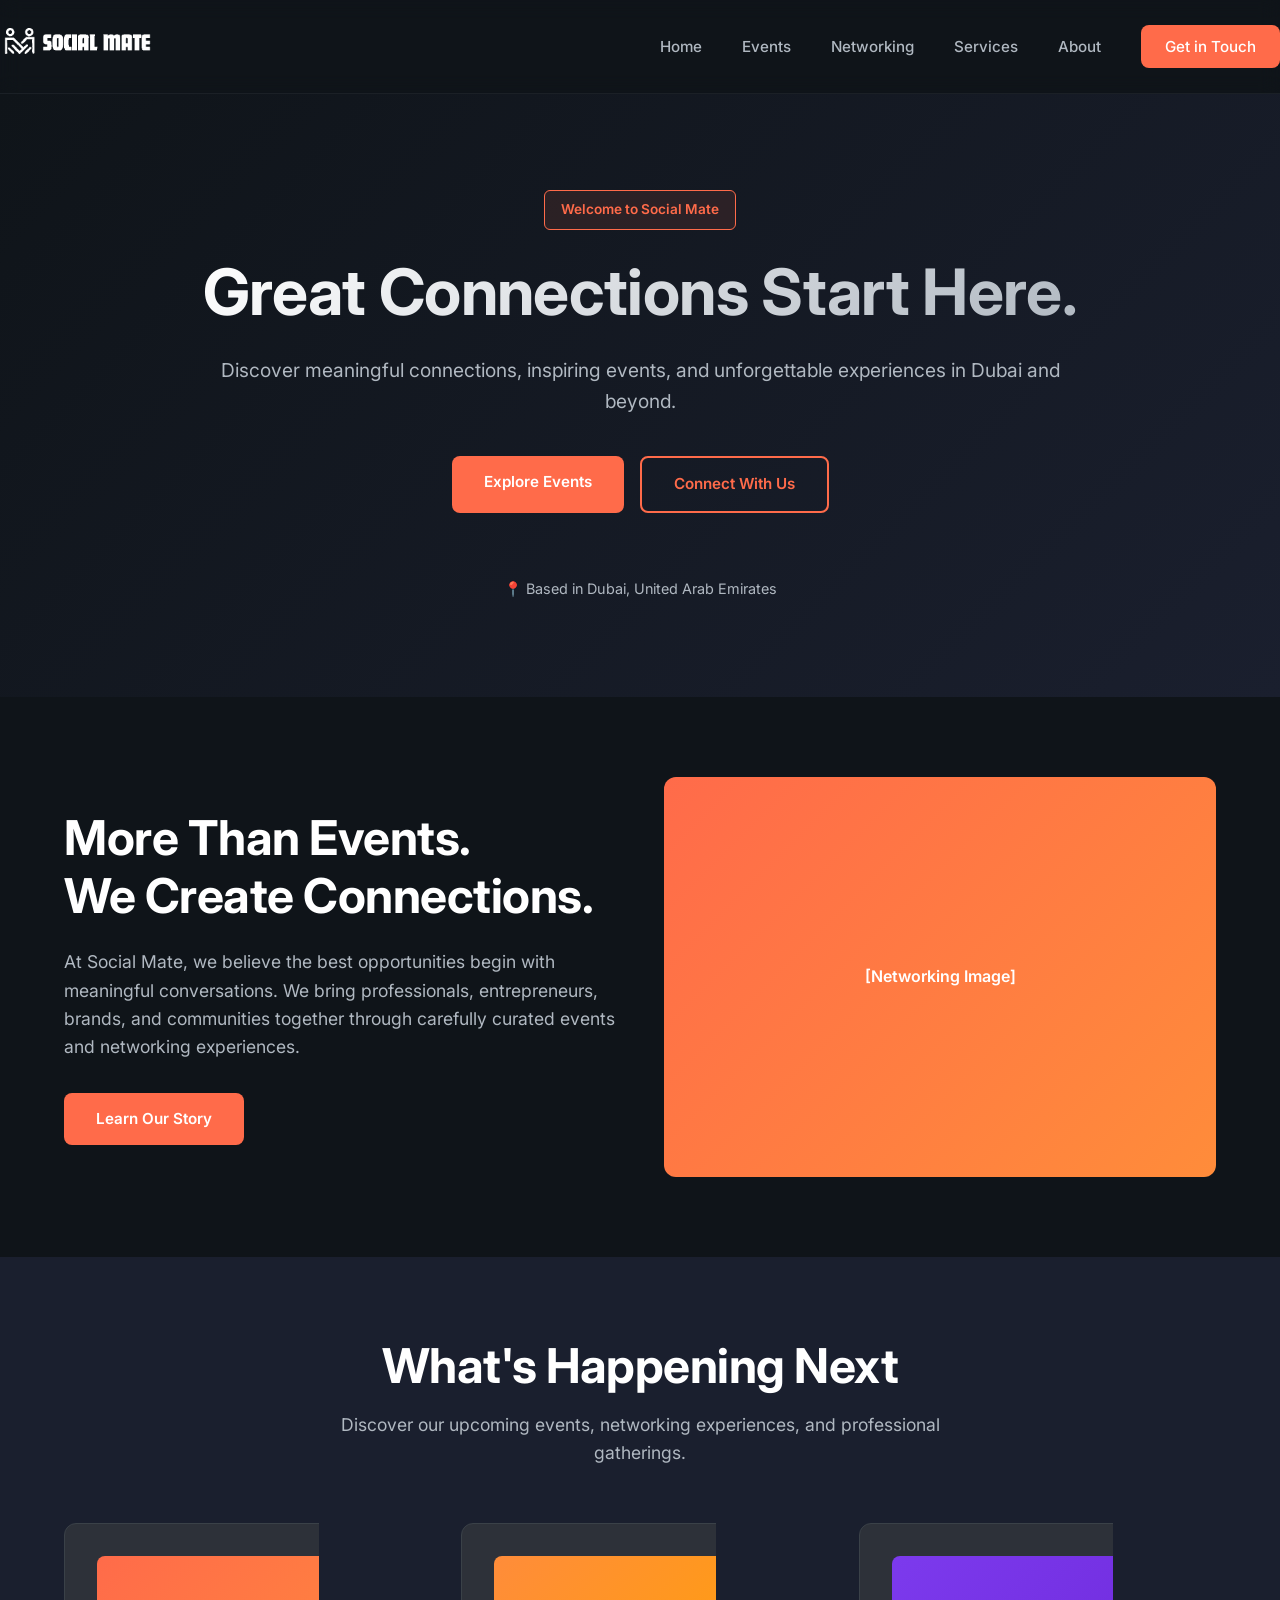
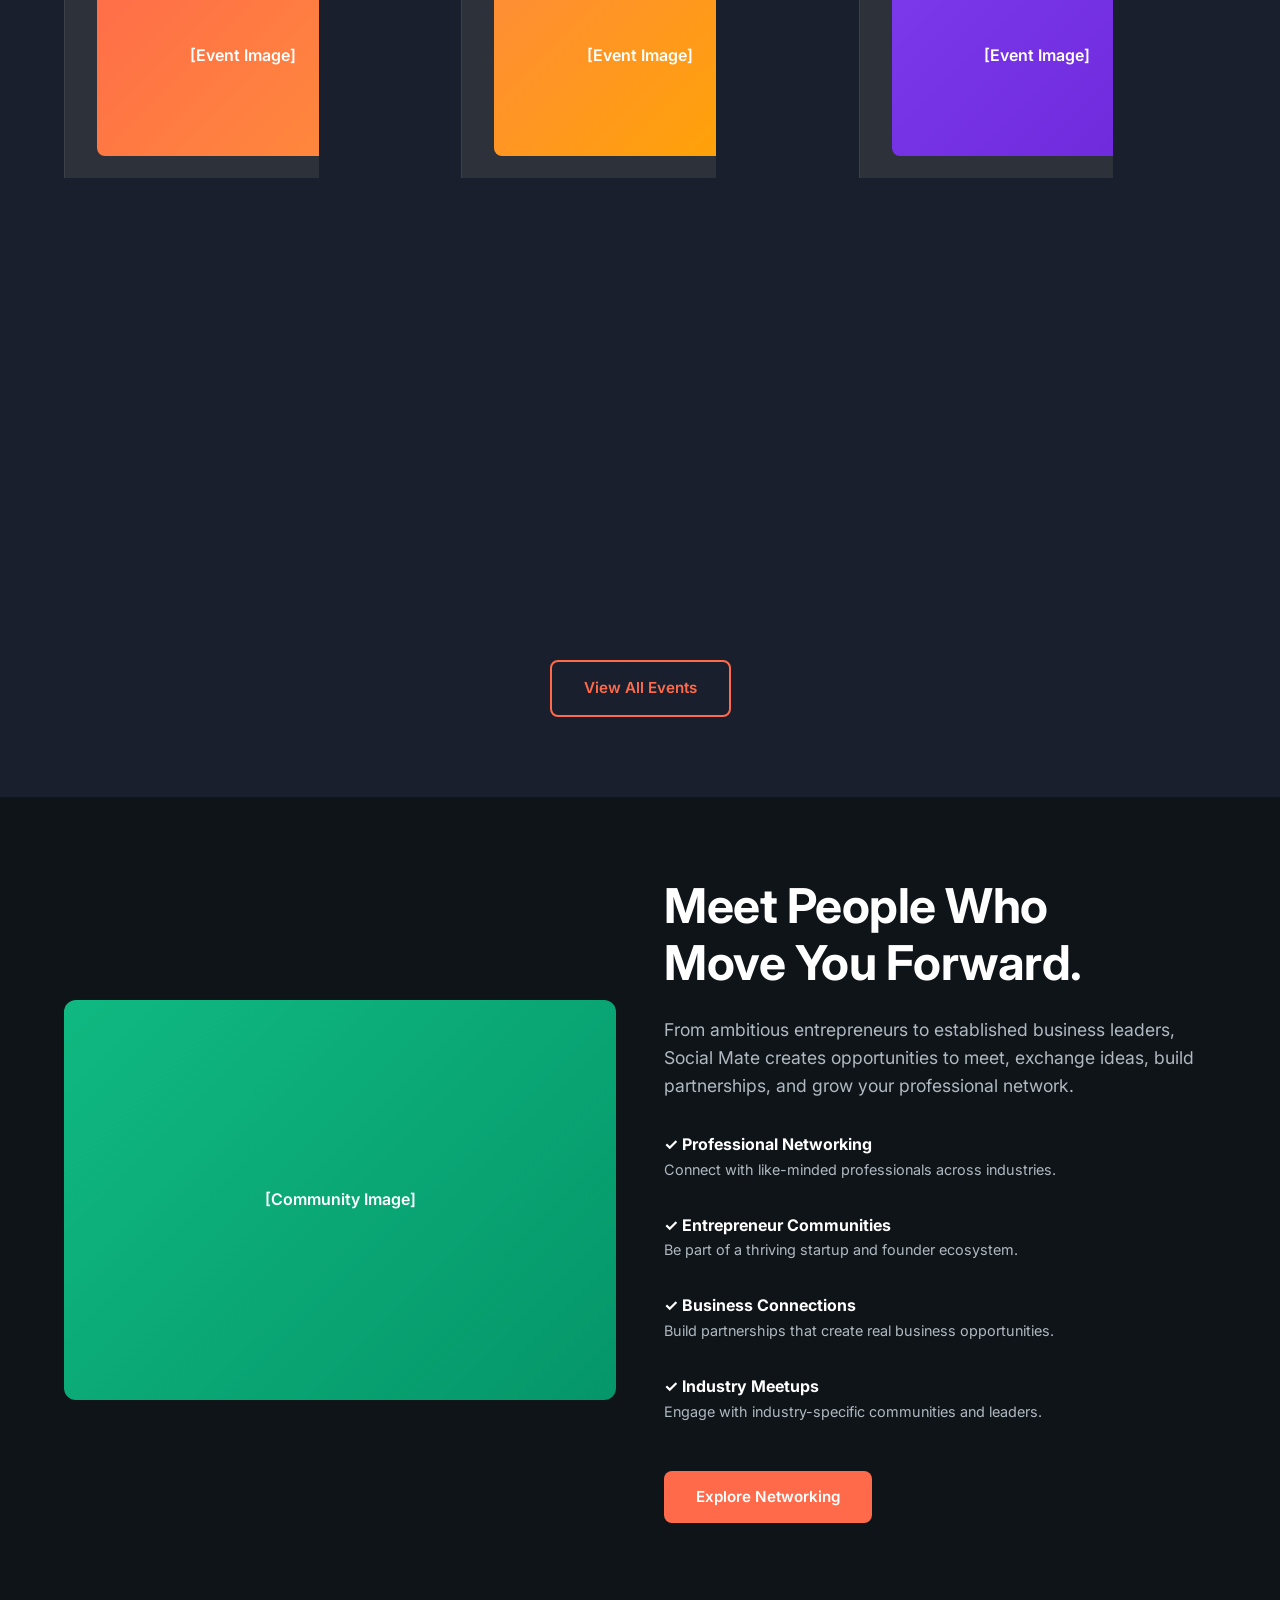
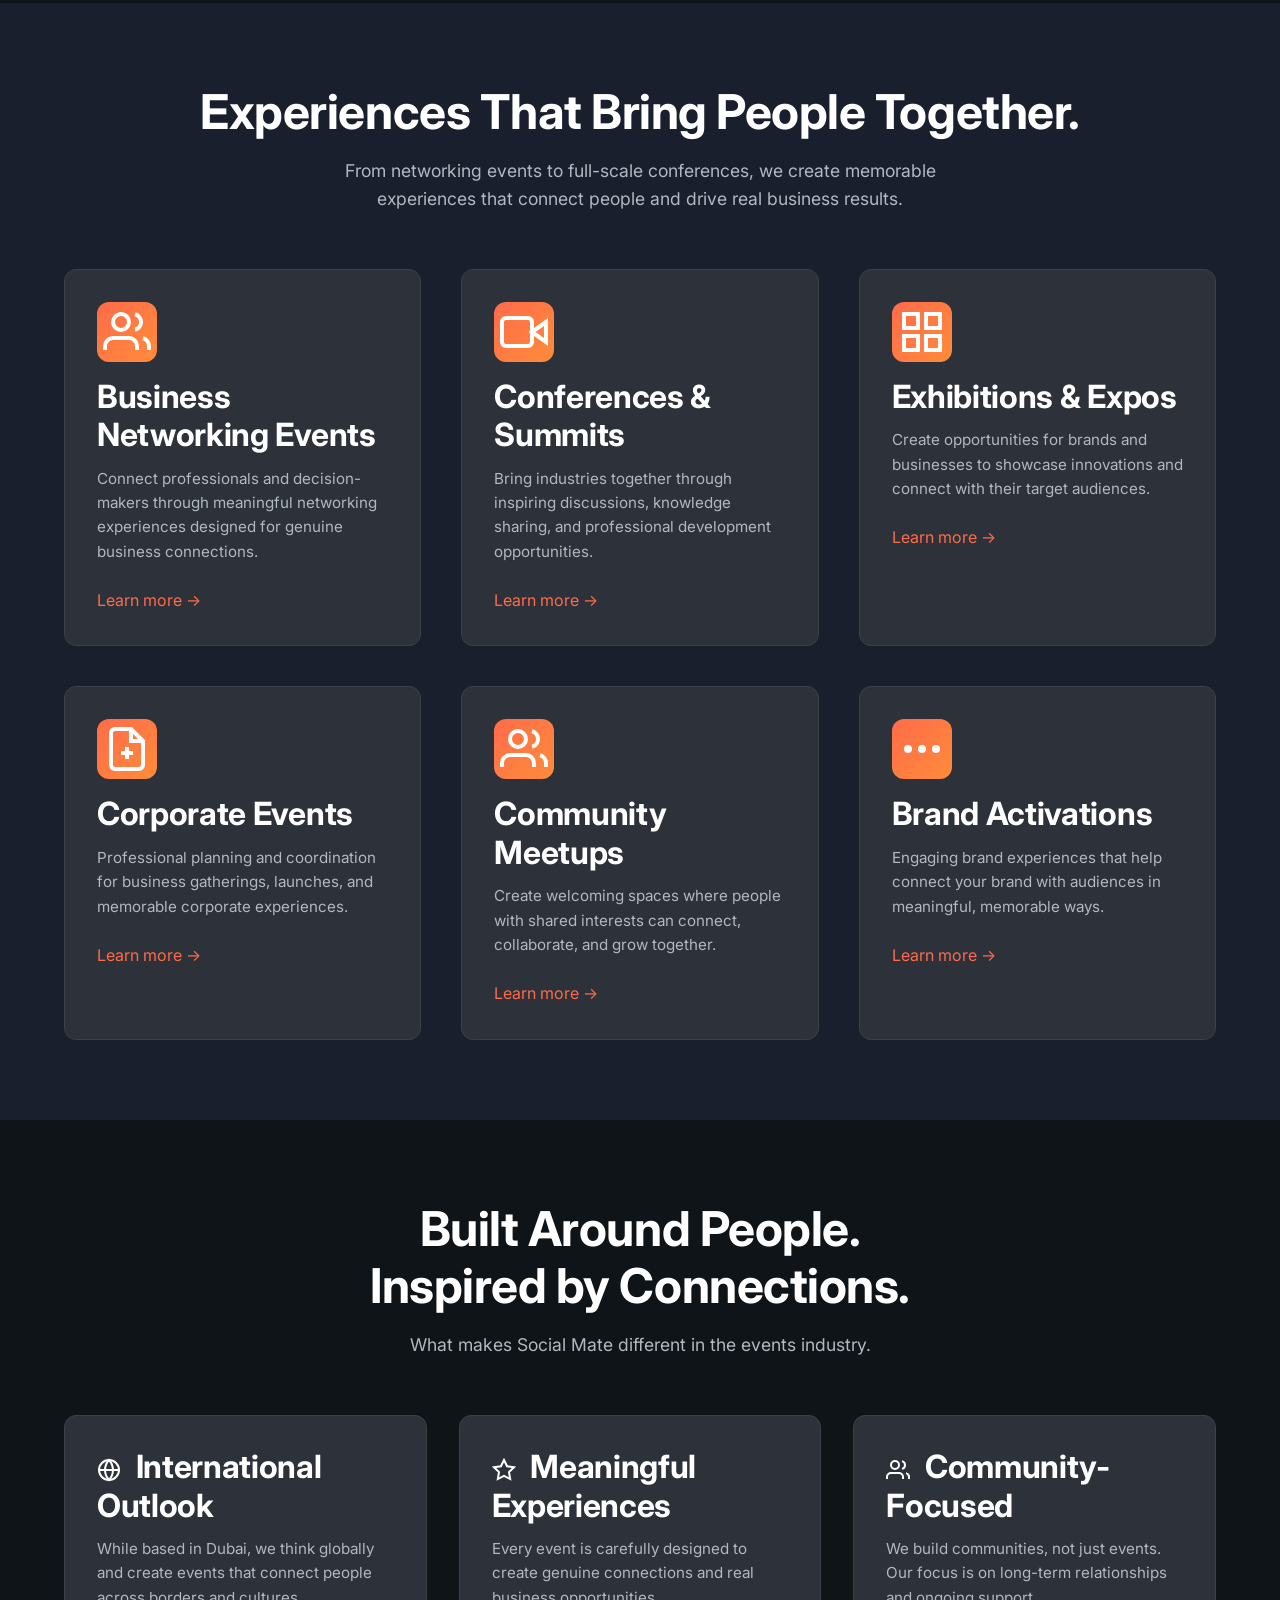
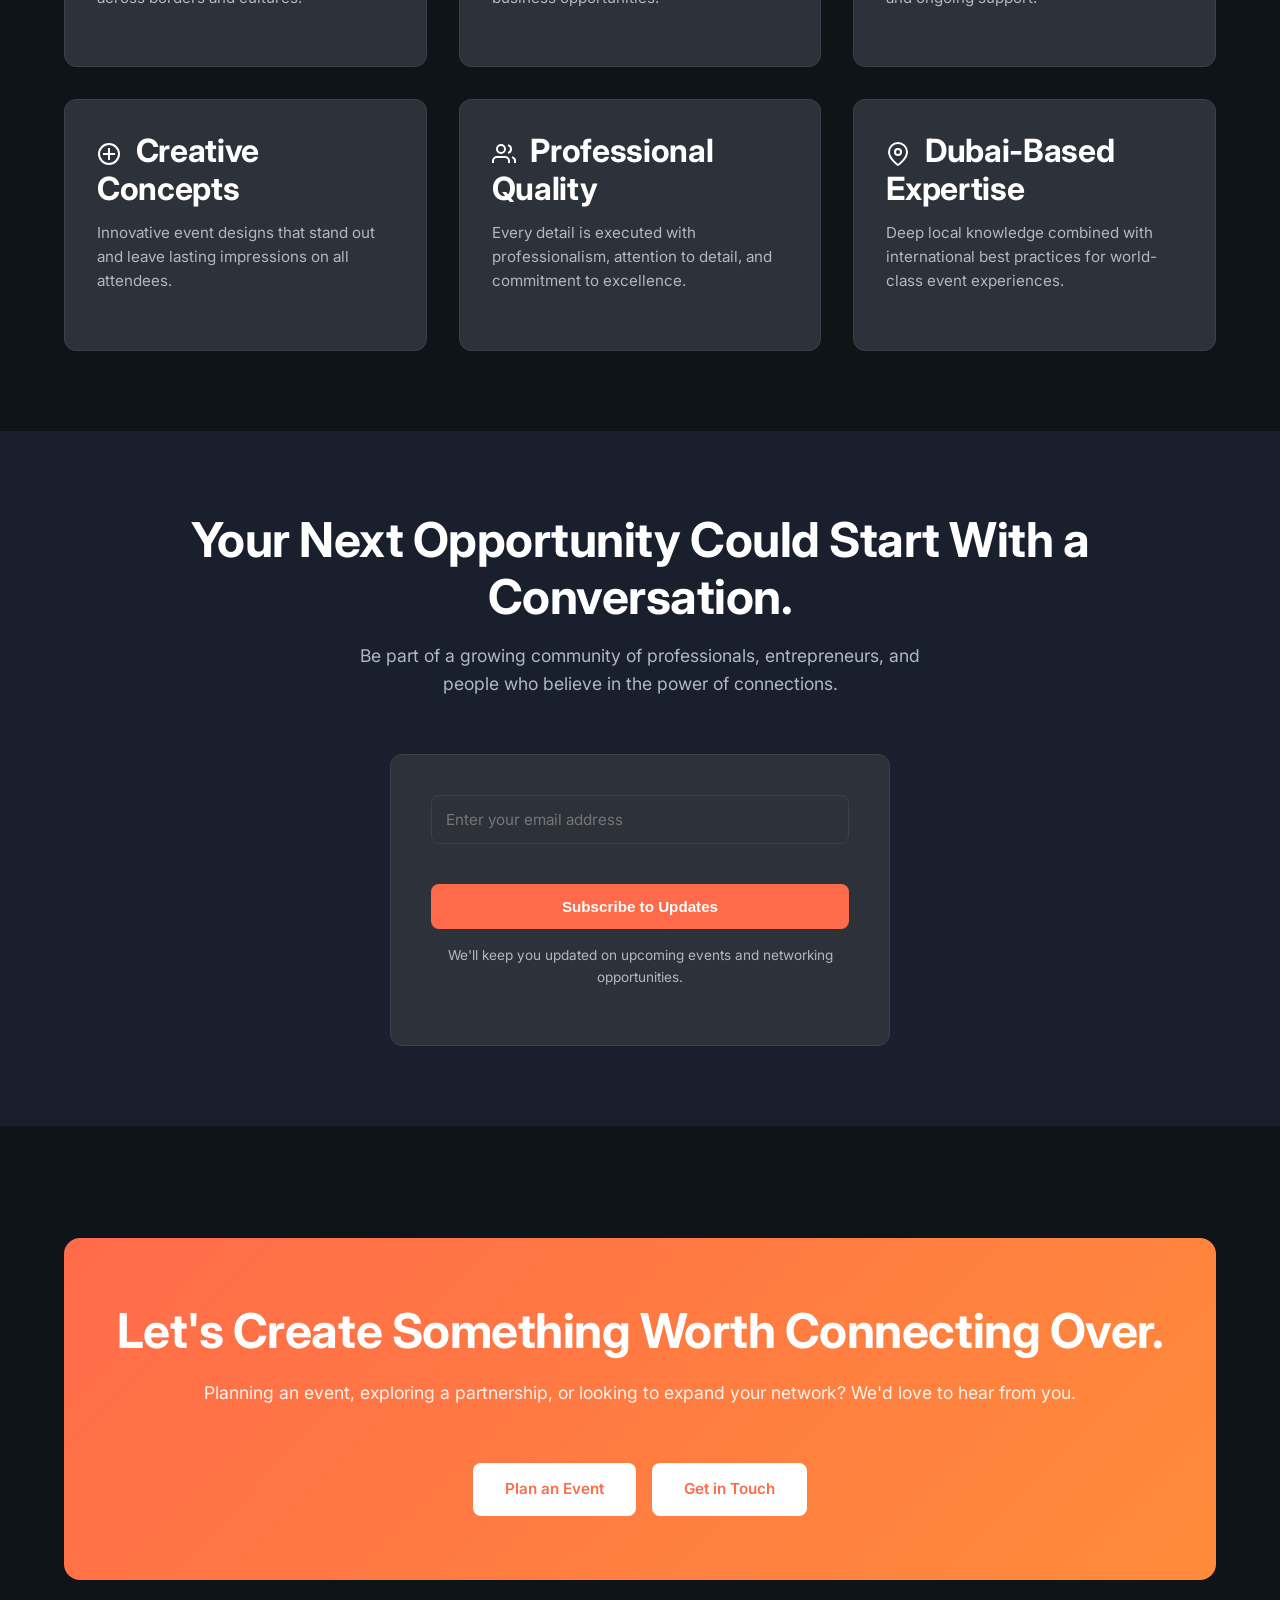
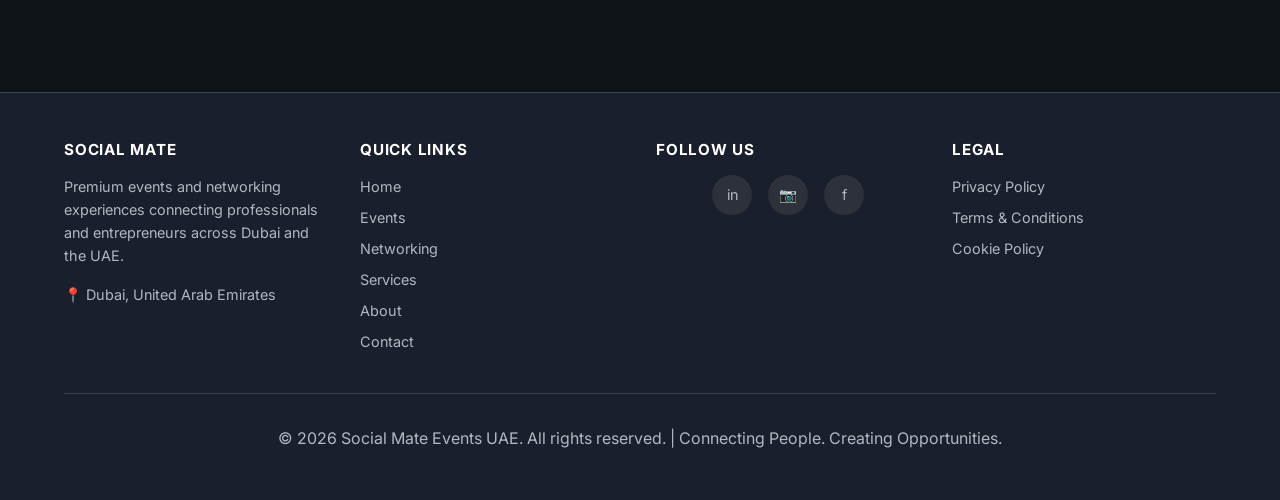
==== index.html @ 232b5f6a "Update social media links to correct accounts - Instagram: https://www.instagram.com/socialmateuae -" ====
<!DOCTYPE html>
<html lang="en">
<head>
  <meta charset="UTF-8">
  <meta name="viewport" content="width=device-width, initial-scale=1.0">
  <title>Social Mate Events UAE | Business Networking & Professional Events Dubai</title>
  <meta name="description" content="Discover meaningful connections, inspiring events, and unforgettable experiences in Dubai. Connect with professionals, entrepreneurs, and business leaders through Social Mate's curated networking events.">
  <meta name="keywords" content="business networking Dubai, events Dubai, networking events UAE, conferences Dubai, startup meetups, professional events">

  <!-- Open Graph -->
  <meta property="og:title" content="Social Mate Events UAE | Where People Meet Opportunities">
  <meta property="og:description" content="Discover meaningful connections, inspiring events, and unforgettable experiences in Dubai and beyond.">
  <meta property="og:type" content="website">
  <meta property="og:url" content="https://socialmate.org">
  <meta property="og:image" content="https://socialmate.org/assets/images/og-image.jpg">

  <!-- Twitter Card -->
  <meta name="twitter:card" content="summary_large_image">
  <meta name="twitter:title" content="Social Mate Events UAE | Where People Meet Opportunities">
  <meta name="twitter:description" content="Discover meaningful connections, inspiring events, and unforgettable experiences in Dubai and beyond.">
  <meta name="twitter:image" content="https://socialmate.org/assets/images/og-image.jpg">

  <!-- Canonical -->
  <link rel="canonical" href="https://socialmate.org">

  <!-- Favicon -->
  <link rel="icon" type="image/png" href="/assets/images/favicon.png">
  <link rel="apple-touch-icon" href="/assets/images/favicon.png">

  <!-- Fonts -->
  <link rel="preconnect" href="https://fonts.googleapis.com">
  <link rel="preconnect" href="https://fonts.gstatic.com" crossorigin>
  <link href="https://fonts.googleapis.com/css2?family=Inter:wght@400;500;600;700;800&display=swap" rel="stylesheet">

  <!-- Styles -->
  <link rel="stylesheet" href="/css/style.css">

  <!-- JSON-LD Structured Data -->
  <script type="application/ld+json">
  {
    "@context": "https://schema.org",
    "@type": "Organization",
    "name": "Social Mate Events UAE",
    "url": "https://socialmate.org",
    "logo": "https://socialmate.org/assets/images/logo.png",
    "description": "Premium events and networking platform connecting professionals, entrepreneurs, and businesses in Dubai and the UAE.",
    "address": {
      "@type": "PostalAddress",
      "addressLocality": "Dubai",
      "addressRegion": "Dubai",
      "addressCountry": "AE"
    },
    "sameAs": [
      "https://linkedin.com/company/socialmateevents",
      "https://www.instagram.com/socialmateuae",
      "https://www.facebook.com/SocialMateUAE"
    ]
  }
  </script>
</head>
<body>
  <!-- Navigation -->
  <header>
    <nav class="container" style="display: flex; justify-content: space-between; align-items: center; padding: 1rem 0;">
      <div class="logo">
        <a href="/">
          <img src="/assets/images/logo.png" alt="Social Mate Logo" style="height: 50px; width: auto;">
        </a>
      </div>

      <ul class="nav-menu" style="list-style: none; display: flex; gap: 2.5rem;">
        <li><a href="/">Home</a></li>
        <li><a href="/events.html">Events</a></li>
        <li><a href="/networking.html">Networking</a></li>
        <li><a href="/services.html">Services</a></li>
        <li><a href="/about.html">About</a></li>
        <li><a href="/contact.html" class="nav-cta">Get in Touch</a></li>
      </ul>

      <div class="hamburger">
        <span></span>
        <span></span>
        <span></span>
      </div>
    </nav>
  </header>

  <!-- Hero Section -->
  <section class="hero">
    <div class="container">
      <div class="hero-content">
        <div class="hero-badge">Welcome to Social Mate</div>
        <h1>Great Connections Start Here.</h1>
        <p class="hero-description">Discover meaningful connections, inspiring events, and unforgettable experiences in Dubai and beyond.</p>

        <div class="hero-cta">
          <a href="/events.html" class="btn btn-primary">Explore Events</a>
          <a href="/contact.html" class="btn btn-secondary">Connect With Us</a>
        </div>

        <div class="location-badge">
          📍 Based in Dubai, United Arab Emirates
        </div>
      </div>
    </div>
  </section>

  <!-- Introduction Section -->
  <section style="background: var(--primary-dark);">
    <div class="container">
      <div class="feature-grid">
        <div>
          <h2>More Than Events.<br>We Create Connections.</h2>
          <p style="font-size: 1.1rem; color: var(--text-secondary); margin: 1.5rem 0;">
            At Social Mate, we believe the best opportunities begin with meaningful conversations. We bring professionals, entrepreneurs, brands, and communities together through carefully curated events and networking experiences.
          </p>
          <div style="margin-top: 2rem;">
            <a href="/about.html" class="btn btn-primary">Learn Our Story</a>
          </div>
        </div>
        <div class="feature-image" style="background: linear-gradient(135deg, var(--accent-coral), var(--accent-orange)); border-radius: 12px; height: 400px; display: flex; align-items: center; justify-content: center; color: white; font-weight: 600;">
          [Networking Image]
        </div>
      </div>
    </div>
  </section>

  <!-- Upcoming Events Section -->
  <section style="background: var(--primary-darker);">
    <div class="container">
      <div class="section-header">
        <h2>What's Happening Next</h2>
        <p>Discover our upcoming events, networking experiences, and professional gatherings.</p>
      </div>

      <div class="grid-3">
        <div class="card">
          <div style="background: linear-gradient(135deg, var(--accent-coral), var(--accent-orange)); height: 200px; border-radius: 8px; display: flex; align-items: center; justify-content: center; color: white; font-weight: 600; margin-bottom: 1.5rem;">
            [Event Image]
          </div>
          <div class="event-category">Business Networking</div>
          <h3>Professional Networking Meetup</h3>
          <p>Connect with decision-makers and industry leaders in a relaxed, professional setting. Perfect for expanding your business network.</p>
          <p style="color: var(--text-secondary); font-size: 0.9rem;"><strong>📅 Upcoming</strong> | 📍 Dubai</p>
          <a href="/events.html" class="btn btn-primary">View Details</a>
        </div>

        <div class="card">
          <div style="background: linear-gradient(135deg, var(--accent-orange), #ffa500); height: 200px; border-radius: 8px; display: flex; align-items: center; justify-content: center; color: white; font-weight: 600; margin-bottom: 1.5rem;">
            [Event Image]
          </div>
          <div class="event-category" style="background: rgba(255, 140, 58, 0.1); border-color: var(--accent-orange); color: var(--accent-orange);">Startup Meetup</div>
          <h3>Entrepreneur Startup Showcase</h3>
          <p>Pitch your ideas, meet potential investors, and connect with fellow founders. A launchpad for innovation and collaboration.</p>
          <p style="color: var(--text-secondary); font-size: 0.9rem;"><strong>📅 Upcoming</strong> | 📍 Dubai</p>
          <a href="/events.html" class="btn btn-primary">View Details</a>
        </div>

        <div class="card">
          <div style="background: linear-gradient(135deg, #7c3aed, #6d28d9); height: 200px; border-radius: 8px; display: flex; align-items: center; justify-content: center; color: white; font-weight: 600; margin-bottom: 1.5rem;">
            [Event Image]
          </div>
          <div class="event-category" style="background: rgba(124, 58, 237, 0.1); border-color: #7c3aed; color: #7c3aed;">Conferences</div>
          <h3>Industry Summit & Conference</h3>
          <p>Gain insights from industry experts, participate in interactive sessions, and build meaningful professional relationships.</p>
          <p style="color: var(--text-secondary); font-size: 0.9rem;"><strong>📅 Upcoming</strong> | 📍 Dubai</p>
          <a href="/events.html" class="btn btn-primary">View Details</a>
        </div>
      </div>

      <div class="text-center" style="margin-top: 3rem;">
        <a href="/events.html" class="btn btn-secondary">View All Events</a>
      </div>
    </div>
  </section>

  <!-- Networking Section -->
  <section style="background: var(--primary-dark);">
    <div class="container">
      <div class="feature-grid">
        <div class="feature-image" style="background: linear-gradient(135deg, #10b981, #059669); border-radius: 12px; height: 400px; display: flex; align-items: center; justify-content: center; color: white; font-weight: 600;">
          [Community Image]
        </div>
        <div>
          <h2>Meet People Who<br>Move You Forward.</h2>
          <p style="font-size: 1.1rem; color: var(--text-secondary); margin: 1.5rem 0;">
            From ambitious entrepreneurs to established business leaders, Social Mate creates opportunities to meet, exchange ideas, build partnerships, and grow your professional network.
          </p>
          <div style="margin-top: 2rem; display: flex; flex-direction: column; gap: 1rem;">
            <div>
              <strong>✓ Professional Networking</strong>
              <p style="font-size: 0.9rem;">Connect with like-minded professionals across industries.</p>
            </div>
            <div>
              <strong>✓ Entrepreneur Communities</strong>
              <p style="font-size: 0.9rem;">Be part of a thriving startup and founder ecosystem.</p>
            </div>
            <div>
              <strong>✓ Business Connections</strong>
              <p style="font-size: 0.9rem;">Build partnerships that create real business opportunities.</p>
            </div>
            <div>
              <strong>✓ Industry Meetups</strong>
              <p style="font-size: 0.9rem;">Engage with industry-specific communities and leaders.</p>
            </div>
          </div>
          <div style="margin-top: 2rem;">
            <a href="/networking.html" class="btn btn-primary">Explore Networking</a>
          </div>
        </div>
      </div>
    </div>
  </section>

  <!-- Services Section -->
  <section style="background: var(--primary-darker);">
    <div class="container">
      <div class="section-header">
        <h2>Experiences That Bring People Together.</h2>
        <p>From networking events to full-scale conferences, we create memorable experiences that connect people and drive real business results.</p>
      </div>

      <div class="grid-3">
        <div class="card">
          <div class="service-icon">
            <svg viewBox="0 0 24 24" width="48" height="48" fill="none" stroke="currentColor" stroke-width="2">
              <path d="M17 21v-2a4 4 0 0 0-4-4H5a4 4 0 0 0-4 4v2"/>
              <circle cx="9" cy="7" r="4"/>
              <path d="M23 21v-2a4 4 0 0 0-3-3.87"/>
              <path d="M16 3.13a4 4 0 0 1 0 7.75"/>
            </svg>
          </div>
          <h3>Business Networking Events</h3>
          <p>Connect professionals and decision-makers through meaningful networking experiences designed for genuine business connections.</p>
          <a href="/services.html">Learn more →</a>
        </div>

        <div class="card">
          <div class="service-icon">
            <svg viewBox="0 0 24 24" width="48" height="48" fill="none" stroke="currentColor" stroke-width="2">
              <path d="M23 7l-7 5 7 5V7z"/>
              <rect x="1" y="5" width="15" height="14" rx="2" ry="2"/>
            </svg>
          </div>
          <h3>Conferences & Summits</h3>
          <p>Bring industries together through inspiring discussions, knowledge sharing, and professional development opportunities.</p>
          <a href="/services.html">Learn more →</a>
        </div>

        <div class="card">
          <div class="service-icon">
            <svg viewBox="0 0 24 24" width="48" height="48" fill="none" stroke="currentColor" stroke-width="2">
              <rect x="3" y="3" width="7" height="7"/>
              <rect x="14" y="3" width="7" height="7"/>
              <rect x="14" y="14" width="7" height="7"/>
              <rect x="3" y="14" width="7" height="7"/>
            </svg>
          </div>
          <h3>Exhibitions & Expos</h3>
          <p>Create opportunities for brands and businesses to showcase innovations and connect with their target audiences.</p>
          <a href="/services.html">Learn more →</a>
        </div>

        <div class="card">
          <div class="service-icon">
            <svg viewBox="0 0 24 24" width="48" height="48" fill="none" stroke="currentColor" stroke-width="2">
              <path d="M14 2H6a2 2 0 0 0-2 2v16a2 2 0 0 0 2 2h12a2 2 0 0 0 2-2V8z"/>
              <polyline points="14 2 14 8 20 8"/>
              <line x1="12" y1="11" x2="12" y2="17"/>
              <line x1="9" y1="14" x2="15" y2="14"/>
            </svg>
          </div>
          <h3>Corporate Events</h3>
          <p>Professional planning and coordination for business gatherings, launches, and memorable corporate experiences.</p>
          <a href="/services.html">Learn more →</a>
        </div>

        <div class="card">
          <div class="service-icon">
            <svg viewBox="0 0 24 24" width="48" height="48" fill="none" stroke="currentColor" stroke-width="2">
              <path d="M17 21v-2a4 4 0 0 0-4-4H5a4 4 0 0 0-4 4v2"/>
              <circle cx="9" cy="7" r="4"/>
              <path d="M23 21v-2a4 4 0 0 0-3-3.87"/>
              <path d="M16 3.13a4 4 0 0 1 0 7.75"/>
            </svg>
          </div>
          <h3>Community Meetups</h3>
          <p>Create welcoming spaces where people with shared interests can connect, collaborate, and grow together.</p>
          <a href="/services.html">Learn more →</a>
        </div>

        <div class="card">
          <div class="service-icon">
            <svg viewBox="0 0 24 24" width="48" height="48" fill="none" stroke="currentColor" stroke-width="2">
              <circle cx="12" cy="12" r="1"/>
              <circle cx="19" cy="12" r="1"/>
              <circle cx="5" cy="12" r="1"/>
            </svg>
          </div>
          <h3>Brand Activations</h3>
          <p>Engaging brand experiences that help connect your brand with audiences in meaningful, memorable ways.</p>
          <a href="/services.html">Learn more →</a>
        </div>
      </div>
    </div>
  </section>

  <!-- Why Social Mate Section -->
  <section style="background: var(--primary-dark);">
    <div class="container">
      <div class="section-header">
        <h2>Built Around People.<br>Inspired by Connections.</h2>
        <p>What makes Social Mate different in the events industry.</p>
      </div>

      <div class="grid-2">
        <div class="card">
          <h3><svg viewBox="0 0 24 24" width="24" height="24" fill="none" stroke="currentColor" stroke-width="2" style="display: inline-block; margin-right: 8px; vertical-align: middle;">
            <circle cx="12" cy="12" r="10"/>
            <line x1="2" y1="12" x2="22" y2="12"/>
            <path d="M12 2a15.3 15.3 0 0 1 4 10 15.3 15.3 0 0 1-4 10 15.3 15.3 0 0 1-4-10 15.3 15.3 0 0 1 4-10z"/>
          </svg> International Outlook</h3>
          <p>While based in Dubai, we think globally and create events that connect people across borders and cultures.</p>
        </div>

        <div class="card">
          <h3><svg viewBox="0 0 24 24" width="24" height="24" fill="none" stroke="currentColor" stroke-width="2" style="display: inline-block; margin-right: 8px; vertical-align: middle;">
            <polygon points="12 2 15.09 8.26 22 9.27 17 14.14 18.18 21.02 12 17.77 5.82 21.02 7 14.14 2 9.27 8.91 8.26 12 2"/>
          </svg> Meaningful Experiences</h3>
          <p>Every event is carefully designed to create genuine connections and real business opportunities.</p>
        </div>

        <div class="card">
          <h3><svg viewBox="0 0 24 24" width="24" height="24" fill="none" stroke="currentColor" stroke-width="2" style="display: inline-block; margin-right: 8px; vertical-align: middle;">
            <path d="M17 21v-2a4 4 0 0 0-4-4H5a4 4 0 0 0-4 4v2"/>
            <circle cx="9" cy="7" r="4"/>
            <path d="M23 21v-2a4 4 0 0 0-3-3.87"/>
            <path d="M16 3.13a4 4 0 0 1 0 7.75"/>
          </svg> Community-Focused</h3>
          <p>We build communities, not just events. Our focus is on long-term relationships and ongoing support.</p>
        </div>

        <div class="card">
          <h3><svg viewBox="0 0 24 24" width="24" height="24" fill="none" stroke="currentColor" stroke-width="2" style="display: inline-block; margin-right: 8px; vertical-align: middle;">
            <circle cx="12" cy="12" r="10"/>
            <path d="M12 6v12M6 12h12"/>
          </svg> Creative Concepts</h3>
          <p>Innovative event designs that stand out and leave lasting impressions on all attendees.</p>
        </div>

        <div class="card">
          <h3><svg viewBox="0 0 24 24" width="24" height="24" fill="none" stroke="currentColor" stroke-width="2" style="display: inline-block; margin-right: 8px; vertical-align: middle;">
            <path d="M17 21v-2a4 4 0 0 0-4-4H5a4 4 0 0 0-4 4v2"/>
            <circle cx="9" cy="7" r="4"/>
            <path d="M23 21v-2a4 4 0 0 0-3-3.87"/>
            <path d="M16 3.13a4 4 0 0 1 0 7.75"/>
          </svg> Professional Quality</h3>
          <p>Every detail is executed with professionalism, attention to detail, and commitment to excellence.</p>
        </div>

        <div class="card">
          <h3><svg viewBox="0 0 24 24" width="24" height="24" fill="none" stroke="currentColor" stroke-width="2" style="display: inline-block; margin-right: 8px; vertical-align: middle;">
            <path d="M21 10c0 7-9 13-9 13s-9-6-9-13a9 9 0 0 1 18 0z"/>
            <circle cx="12" cy="10" r="3"/>
          </svg> Dubai-Based Expertise</h3>
          <p>Deep local knowledge combined with international best practices for world-class event experiences.</p>
        </div>
      </div>
    </div>
  </section>

  <!-- Join Community Section -->
  <section style="background: var(--primary-darker);">
    <div class="container">
      <div class="section-header">
        <h2>Your Next Opportunity Could Start With a Conversation.</h2>
        <p>Be part of a growing community of professionals, entrepreneurs, and people who believe in the power of connections.</p>
      </div>

      <div style="background: var(--neutral-gray); border: 1px solid var(--border-color); border-radius: 12px; padding: 2.5rem; max-width: 500px; margin: 0 auto;">
        <form id="newsletter-form" style="display: flex; flex-direction: column; gap: 1rem;">
          <div class="form-group">
            <input type="email" name="email" placeholder="Enter your email address" required style="margin-bottom: 0;">
          </div>
          <button type="submit" class="btn btn-primary" style="width: 100%;">Subscribe to Updates</button>
        </form>
        <p style="text-align: center; font-size: 0.85rem; color: var(--text-secondary); margin-top: 1rem;">We'll keep you updated on upcoming events and networking opportunities.</p>
      </div>
    </div>
  </section>

  <!-- Final CTA Section -->
  <section style="background: var(--primary-dark);">
    <div class="container">
      <div class="cta-section">
        <h2>Let's Create Something Worth Connecting Over.</h2>
        <p style="font-size: 1.1rem;">Planning an event, exploring a partnership, or looking to expand your network? We'd love to hear from you.</p>
        <div style="display: flex; gap: 1rem; justify-content: center; margin-top: 2rem; flex-wrap: wrap;">
          <a href="/contact.html?type=event" class="btn" style="background: white; color: var(--accent-coral);">Plan an Event</a>
          <a href="/contact.html" class="btn" style="background: white; color: var(--accent-coral);">Get in Touch</a>
        </div>
      </div>
    </div>
  </section>

  <!-- Footer -->
  <footer>
    <div class="container">
      <div class="footer-content">
        <div class="footer-section">
          <h4>Social Mate</h4>
          <p style="font-size: 0.9rem; color: var(--text-secondary);">Premium events and networking experiences connecting professionals and entrepreneurs across Dubai and the UAE.</p>
          <p style="font-size: 0.9rem; color: var(--text-secondary); margin-top: 1rem;">📍 Dubai, United Arab Emirates</p>
        </div>

        <div class="footer-section">
          <h4>Quick Links</h4>
          <ul>
            <li><a href="/">Home</a></li>
            <li><a href="/events.html">Events</a></li>
            <li><a href="/networking.html">Networking</a></li>
            <li><a href="/services.html">Services</a></li>
            <li><a href="/about.html">About</a></li>
            <li><a href="/contact.html">Contact</a></li>
          </ul>
        </div>

        <div class="footer-section">
          <h4>Follow Us</h4>
          <div class="social-links">
            <a href="https://linkedin.com/company/socialmateevents" target="_blank" title="LinkedIn">in</a>
            <a href="https://www.instagram.com/socialmateuae" target="_blank" title="Instagram">📷</a>
            <a href="https://www.facebook.com/SocialMateUAE" target="_blank" title="Facebook">f</a>
          </div>
        </div>

        <div class="footer-section">
          <h4>Legal</h4>
          <ul>
            <li><a href="/privacy.html">Privacy Policy</a></li>
            <li><a href="/terms.html">Terms & Conditions</a></li>
            <li><a href="/cookies.html">Cookie Policy</a></li>
          </ul>
        </div>
      </div>

      <div class="footer-bottom">
        <p>© <span id="current-year">2026</span> Social Mate Events UAE. All rights reserved. | Connecting People. Creating Opportunities.</p>
      </div>
    </div>
  </footer>

  <script src="/js/script.js"></script>
</body>
</html>
---- css/style.css ----
/* Social Mate Events UAE - Premium Modern Design */

:root {
  --primary-dark: #0f1419;
  --primary-darker: #1a1f2e;
  --text-primary: #ffffff;
  --text-secondary: #b0b8c1;
  --accent-coral: #ff6b4a;
  --accent-coral-light: #ff8670;
  --accent-orange: #ff8c3a;
  --neutral-gray: #2d3139;
  --neutral-light: #f8f9fa;
  --border-color: #3a4148;
  --success: #10b981;
  --error: #ef4444;
}

* {
  margin: 0;
  padding: 0;
  box-sizing: border-box;
}

html {
  scroll-behavior: smooth;
}

body {
  font-family: 'Inter', -apple-system, BlinkMacSystemFont, 'Segoe UI', sans-serif;
  background-color: var(--primary-dark);
  color: var(--text-primary);
  line-height: 1.6;
  overflow-x: hidden;
}

/* Typography */
h1, h2, h3, h4, h5, h6 {
  font-weight: 700;
  line-height: 1.2;
  letter-spacing: -0.01em;
}

h1 {
  font-size: clamp(2.5rem, 8vw, 4rem);
  margin-bottom: 1.5rem;
}

h2 {
  font-size: clamp(2rem, 5vw, 3rem);
  margin-bottom: 1.25rem;
}

h3 {
  font-size: clamp(1.5rem, 4vw, 2rem);
  margin-bottom: 1rem;
}

p {
  font-size: 1rem;
  color: var(--text-secondary);
  margin-bottom: 1rem;
}

a {
  color: var(--accent-coral);
  text-decoration: none;
  transition: color 0.3s ease;
}

a:hover {
  color: var(--accent-coral-light);
}

/* Containers & Layouts */
.container {
  max-width: 1400px;
  margin: 0 auto;
  padding: 0 2rem;
}

@media (max-width: 768px) {
  .container {
    padding: 0 1.5rem;
  }
}

/* Navigation */
header {
  position: sticky;
  top: 0;
  z-index: 1000;
  background: rgba(15, 20, 25, 0.8);
  backdrop-filter: blur(10px);
  border-bottom: 1px solid rgba(58, 65, 72, 0.3);
  transition: all 0.3s ease;
}

header.scrolled {
  background: rgba(15, 20, 25, 0.5);
  border-bottom-color: rgba(58, 65, 72, 0.1);
}

nav {
  display: flex;
  justify-content: space-between;
  align-items: center;
  padding: 0.75rem 2rem;
}

.logo {
  font-size: 1.5rem;
  font-weight: 800;
  letter-spacing: -0.02em;
  display: flex;
  align-items: center;
  gap: 0.5rem;
}

.logo-icon {
  width: 32px;
  height: 32px;
  background: linear-gradient(135deg, var(--accent-coral), var(--accent-orange));
  border-radius: 6px;
  display: flex;
  align-items: center;
  justify-content: center;
  font-weight: 900;
  font-size: 0.9rem;
}

.nav-menu {
  display: flex;
  list-style: none;
  gap: 2.5rem;
  align-items: center;
}

.nav-menu a {
  color: var(--text-secondary);
  font-size: 0.95rem;
  font-weight: 500;
  transition: color 0.3s ease;
}

.nav-menu a:hover {
  color: var(--accent-coral);
}

.nav-cta {
  background: var(--accent-coral);
  color: white !important;
  padding: 0.75rem 1.5rem;
  border-radius: 8px;
  font-weight: 600;
  transition: all 0.3s ease;
}

.nav-cta:hover {
  background: var(--accent-coral-light);
  transform: translateY(-2px);
}

.hamburger {
  display: none;
  flex-direction: column;
  gap: 5px;
  cursor: pointer;
}

.hamburger span {
  width: 25px;
  height: 2px;
  background: var(--text-primary);
  border-radius: 2px;
  transition: all 0.3s ease;
}

@media (max-width: 768px) {
  .nav-menu {
    display: none;
  }

  .hamburger {
    display: flex;
  }

  .hamburger.active span:nth-child(1) {
    transform: rotate(45deg) translate(8px, 8px);
  }

  .hamburger.active span:nth-child(2) {
    opacity: 0;
  }

  .hamburger.active span:nth-child(3) {
    transform: rotate(-45deg) translate(7px, -7px);
  }
}

/* Buttons */
.btn {
  padding: 0.875rem 2rem;
  border-radius: 8px;
  font-weight: 600;
  font-size: 0.95rem;
  border: none;
  cursor: pointer;
  transition: all 0.3s ease;
  display: inline-block;
  text-align: center;
  text-decoration: none;
}

.btn-primary {
  background: var(--accent-coral);
  color: white;
}

.btn-primary:hover {
  background: var(--accent-coral-light);
  transform: translateY(-2px);
  box-shadow: 0 12px 24px rgba(255, 107, 74, 0.3);
}

.btn-secondary {
  background: transparent;
  color: var(--accent-coral);
  border: 2px solid var(--accent-coral);
}

.btn-secondary:hover {
  background: var(--accent-coral);
  color: white;
}

.btn-dark {
  background: var(--neutral-gray);
  color: white;
}

.btn-dark:hover {
  background: var(--border-color);
}

/* Hero Section */
.hero {
  padding: 6rem 2rem;
  text-align: center;
  background: linear-gradient(135deg, var(--primary-dark) 0%, var(--primary-darker) 100%);
  position: relative;
  overflow: hidden;
}

.hero::before {
  content: '';
  position: absolute;
  top: -50%;
  right: -10%;
  width: 500px;
  height: 500px;
  background: radial-gradient(circle, rgba(255, 107, 74, 0.1) 0%, transparent 70%);
  border-radius: 50%;
  z-index: -1;
}

.hero::after {
  content: '';
  position: absolute;
  bottom: -30%;
  left: -10%;
  width: 400px;
  height: 400px;
  background: radial-gradient(circle, rgba(255, 140, 58, 0.08) 0%, transparent 70%);
  border-radius: 50%;
  z-index: -1;
}

.hero-content {
  max-width: 900px;
  margin: 0 auto;
}

.hero-badge {
  display: inline-block;
  background: rgba(255, 107, 74, 0.1);
  border: 1px solid var(--accent-coral);
  padding: 0.5rem 1rem;
  border-radius: 6px;
  font-size: 0.85rem;
  color: var(--accent-coral);
  margin-bottom: 1.5rem;
  font-weight: 600;
}

.hero h1 {
  background: linear-gradient(135deg, #ffffff 0%, var(--text-secondary) 100%);
  -webkit-background-clip: text;
  -webkit-text-fill-color: transparent;
  background-clip: text;
  margin-bottom: 1.5rem;
}

.hero-description {
  font-size: 1.2rem;
  color: var(--text-secondary);
  margin-bottom: 2.5rem;
}

.hero-cta {
  display: flex;
  gap: 1rem;
  justify-content: center;
  flex-wrap: wrap;
  margin-bottom: 2rem;
}

.location-badge {
  display: inline-flex;
  align-items: center;
  gap: 0.5rem;
  font-size: 0.9rem;
  color: var(--text-secondary);
  margin-top: 2rem;
}

/* Sections */
section {
  padding: 5rem 2rem;
}

.section-header {
  text-align: center;
  margin-bottom: 3.5rem;
}

.section-header h2 {
  margin-bottom: 1rem;
}

.section-header p {
  font-size: 1.1rem;
  max-width: 600px;
  margin: 0 auto;
}

/* Cards */
.card {
  background: var(--neutral-gray);
  border: 1px solid var(--border-color);
  border-radius: 12px;
  padding: 2rem;
  transition: all 0.3s ease;
}

.card:hover {
  border-color: var(--accent-coral);
  transform: translateY(-4px);
  box-shadow: 0 20px 40px rgba(255, 107, 74, 0.15);
}

.card img {
  width: 100%;
  height: auto;
  border-radius: 8px;
  margin-bottom: 1.5rem;
  object-fit: cover;
}

.card h3 {
  margin-bottom: 0.75rem;
}

.card p {
  font-size: 0.95rem;
  margin-bottom: 1.5rem;
}

/* Grid Layouts */
.grid-2 {
  display: grid;
  grid-template-columns: repeat(auto-fit, minmax(300px, 1fr));
  gap: 2rem;
}

.grid-3 {
  display: grid;
  grid-template-columns: repeat(auto-fit, minmax(280px, 1fr));
  gap: 2.5rem;
}

.grid-4 {
  display: grid;
  grid-template-columns: repeat(auto-fit, minmax(240px, 1fr));
  gap: 2rem;
}

@media (max-width: 768px) {
  .grid-2, .grid-3, .grid-4 {
    grid-template-columns: 1fr;
  }
}

/* Feature Grid */
.feature-grid {
  display: grid;
  grid-template-columns: 1fr 1fr;
  gap: 3rem;
  align-items: center;
}

.feature-image {
  width: 100%;
  height: auto;
  border-radius: 12px;
  overflow: hidden;
}

.feature-image img {
  width: 100%;
  height: 100%;
  object-fit: cover;
}

@media (max-width: 768px) {
  .feature-grid {
    grid-template-columns: 1fr;
    gap: 2rem;
  }
}

/* Forms */
.form-group {
  margin-bottom: 1.5rem;
}

label {
  display: block;
  margin-bottom: 0.5rem;
  font-weight: 500;
  font-size: 0.95rem;
}

input, textarea, select {
  width: 100%;
  padding: 0.875rem;
  background: var(--neutral-gray);
  border: 1px solid var(--border-color);
  border-radius: 8px;
  color: var(--text-primary);
  font-family: inherit;
  font-size: 0.95rem;
  transition: border-color 0.3s ease;
}

input:focus, textarea:focus, select:focus {
  outline: none;
  border-color: var(--accent-coral);
  box-shadow: 0 0 0 3px rgba(255, 107, 74, 0.1);
}

textarea {
  resize: vertical;
  min-height: 120px;
}

.checkbox-group {
  display: flex;
  align-items: center;
  gap: 0.75rem;
}

input[type="checkbox"], input[type="radio"] {
  width: auto;
  cursor: pointer;
}

/* Footer */
footer {
  background: var(--primary-darker);
  border-top: 1px solid var(--border-color);
  padding: 3rem 2rem 2rem;
}

.footer-content {
  display: grid;
  grid-template-columns: repeat(auto-fit, minmax(200px, 1fr));
  gap: 2rem;
  margin-bottom: 2rem;
}

.footer-section h4 {
  margin-bottom: 1rem;
  font-size: 0.95rem;
  text-transform: uppercase;
  letter-spacing: 0.05em;
  color: var(--text-primary);
}

.footer-section ul {
  list-style: none;
}

.footer-section a {
  color: var(--text-secondary);
  font-size: 0.9rem;
  margin-bottom: 0.5rem;
  display: block;
}

.footer-bottom {
  text-align: center;
  padding-top: 2rem;
  border-top: 1px solid var(--border-color);
  color: var(--text-secondary);
  font-size: 0.9rem;
}

.social-links {
  display: flex;
  gap: 1rem;
  justify-content: center;
  margin-top: 1rem;
}

.social-links a {
  display: flex;
  align-items: center;
  justify-content: center;
  width: 40px;
  height: 40px;
  background: var(--neutral-gray);
  border-radius: 50%;
  transition: all 0.3s ease;
}

.social-links a:hover {
  background: var(--accent-coral);
}

/* Animations */
@keyframes fadeInUp {
  from {
    opacity: 0;
    transform: translateY(30px);
  }
  to {
    opacity: 1;
    transform: translateY(0);
  }
}

@keyframes slideInLeft {
  from {
    opacity: 0;
    transform: translateX(-30px);
  }
  to {
    opacity: 1;
    transform: translateX(0);
  }
}

.fade-in-up {
  animation: fadeInUp 0.6s ease-out forwards;
}

.slide-in-left {
  animation: slideInLeft 0.6s ease-out forwards;
}

/* Event Categories */
.event-category {
  display: inline-block;
  background: rgba(255, 107, 74, 0.1);
  border: 1px solid var(--accent-coral);
  color: var(--accent-coral);
  padding: 0.4rem 0.9rem;
  border-radius: 6px;
  font-size: 0.8rem;
  font-weight: 600;
  text-transform: uppercase;
  letter-spacing: 0.05em;
  margin-bottom: 1rem;
}

/* Service Icons */
.service-icon {
  width: 60px;
  height: 60px;
  background: linear-gradient(135deg, var(--accent-coral), var(--accent-orange));
  border-radius: 12px;
  display: flex;
  align-items: center;
  justify-content: center;
  font-size: 1.5rem;
  margin-bottom: 1rem;
  color: white;
}

.service-icon svg {
  stroke: white;
  color: white;
}

/* Testimonials */
.testimonial {
  background: var(--neutral-gray);
  border-left: 4px solid var(--accent-coral);
  padding: 2rem;
  border-radius: 8px;
}

.testimonial-text {
  font-style: italic;
  margin-bottom: 1rem;
  color: var(--text-secondary);
}

.testimonial-author {
  font-weight: 600;
  color: var(--text-primary);
}

.testimonial-role {
  font-size: 0.9rem;
  color: var(--text-secondary);
}

/* CTA Section */
.cta-section {
  background: linear-gradient(135deg, var(--accent-coral) 0%, var(--accent-orange) 100%);
  padding: 4rem 2rem;
  text-align: center;
  border-radius: 16px;
  margin: 2rem 0;
}

.cta-section h2 {
  color: white;
}

.cta-section p {
  color: rgba(255, 255, 255, 0.9);
}

.cta-section .btn {
  background: white;
  color: var(--accent-coral);
  margin-top: 1.5rem;
}

.cta-section .btn:hover {
  background: rgba(255, 255, 255, 0.9);
}

/* Utility Classes */
.text-center {
  text-align: center;
}

.text-muted {
  color: var(--text-secondary);
}

.mt-1 { margin-top: 1rem; }
.mt-2 { margin-top: 2rem; }
.mt-3 { margin-top: 3rem; }

.mb-1 { margin-bottom: 1rem; }
.mb-2 { margin-bottom: 2rem; }
.mb-3 { margin-bottom: 3rem; }

.gap-1 { gap: 1rem; }
.gap-2 { gap: 2rem; }

.hidden {
  display: none !important;
}

/* Mobile First */
@media (max-width: 768px) {
  h1 {
    font-size: 2rem;
  }

  h2 {
    font-size: 1.5rem;
  }

  section {
    padding: 3rem 1.5rem;
  }

  .hero {
    padding: 4rem 1.5rem;
  }

  .container {
    padding: 0 1.5rem;
  }

  nav {
    padding: 1rem 1.5rem;
  }

  .hero-cta {
    flex-direction: column;
  }

  .hero-cta .btn {
    width: 100%;
  }

  .feature-grid {
    gap: 2rem;
  }
}

/* Accessibility */
@media (prefers-reduced-motion: reduce) {
  * {
    animation-duration: 0.01ms !important;
    transition-duration: 0.01ms !important;
  }
}

/* Print Styles */
@media print {
  header, footer {
    display: none;
  }
}
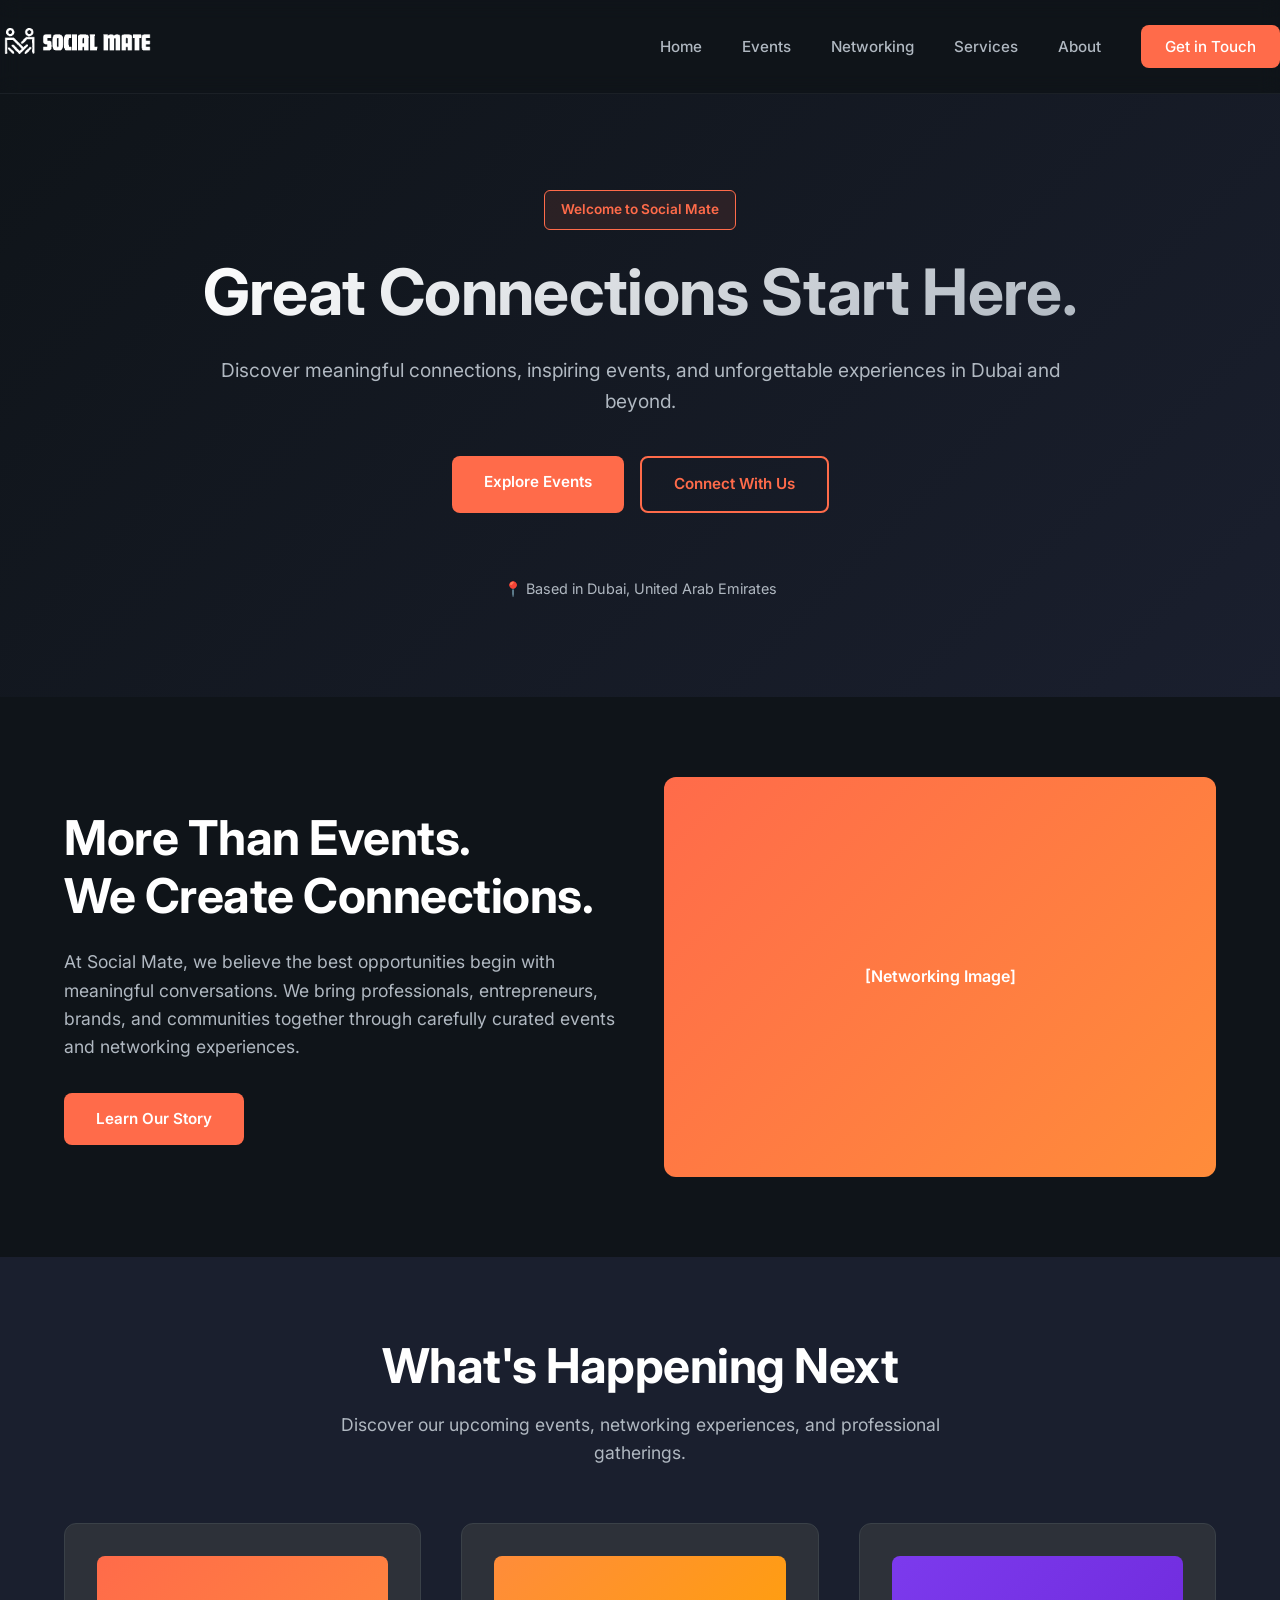
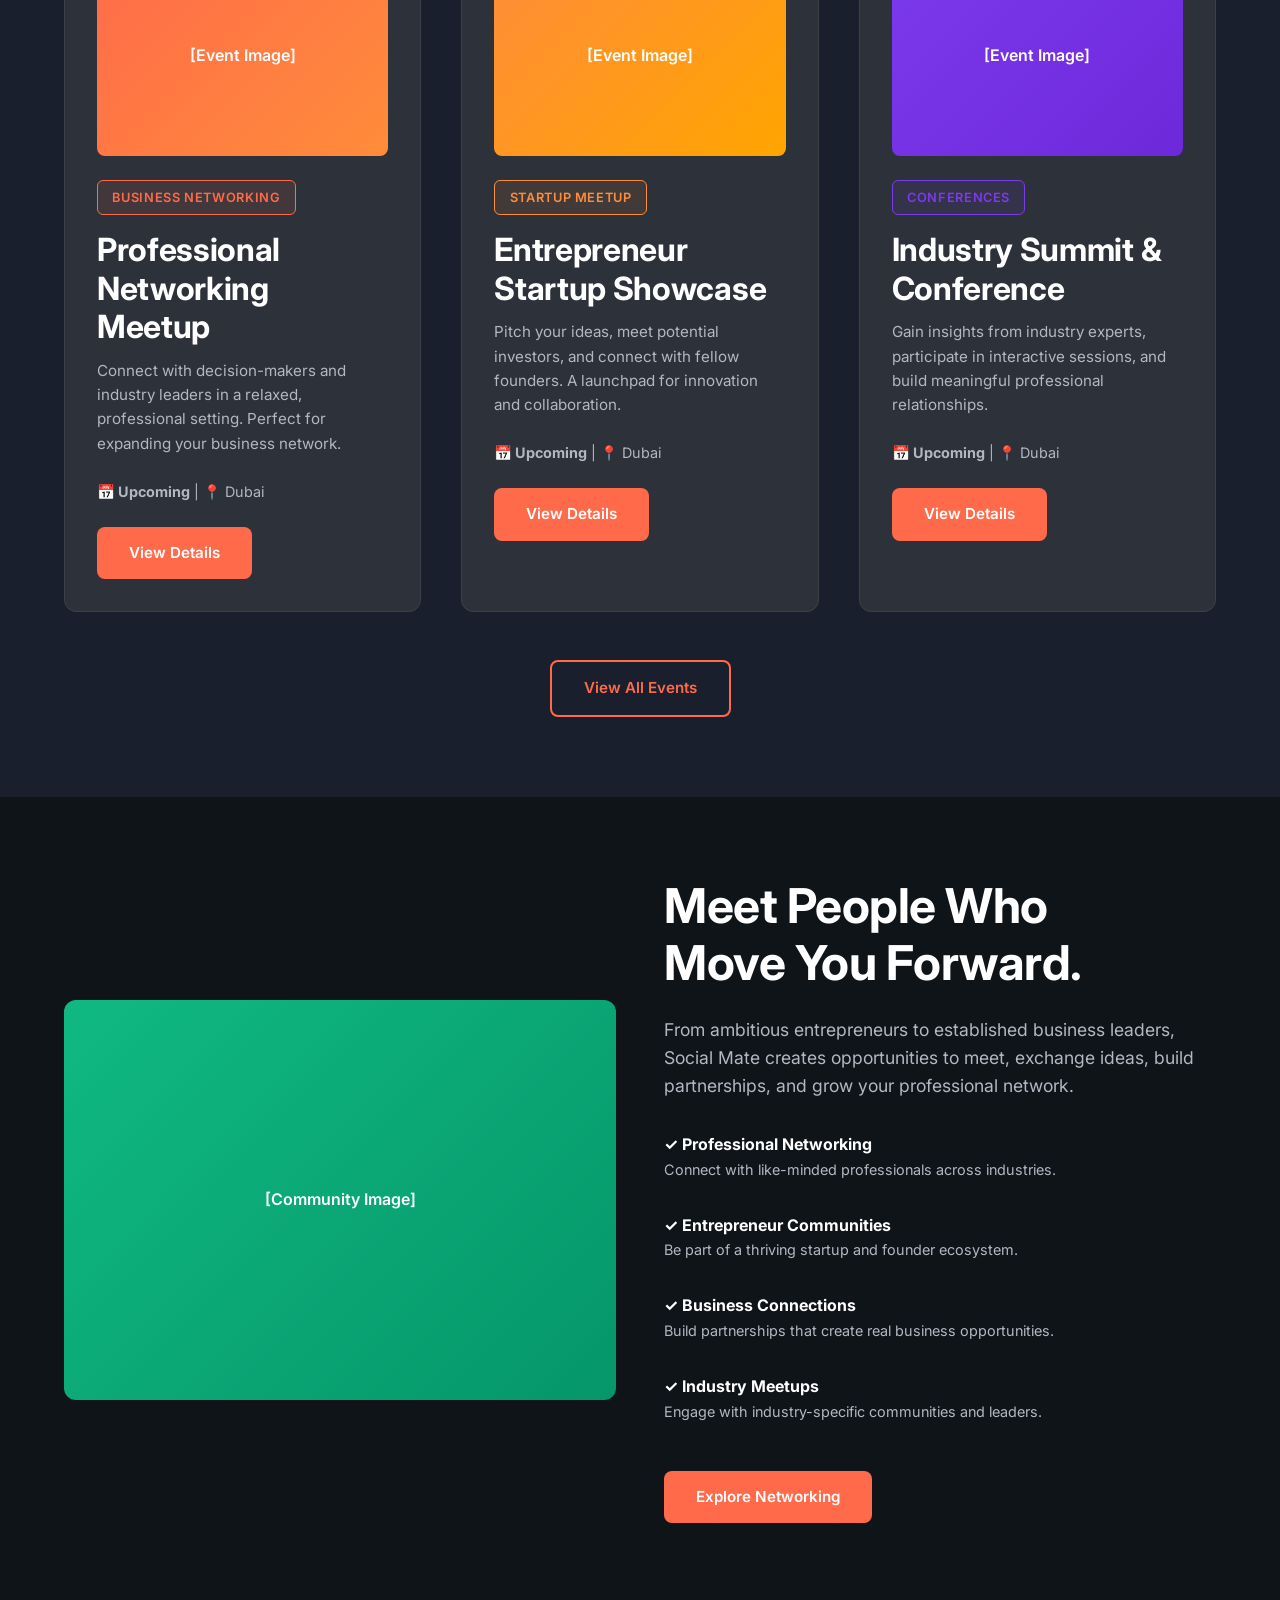
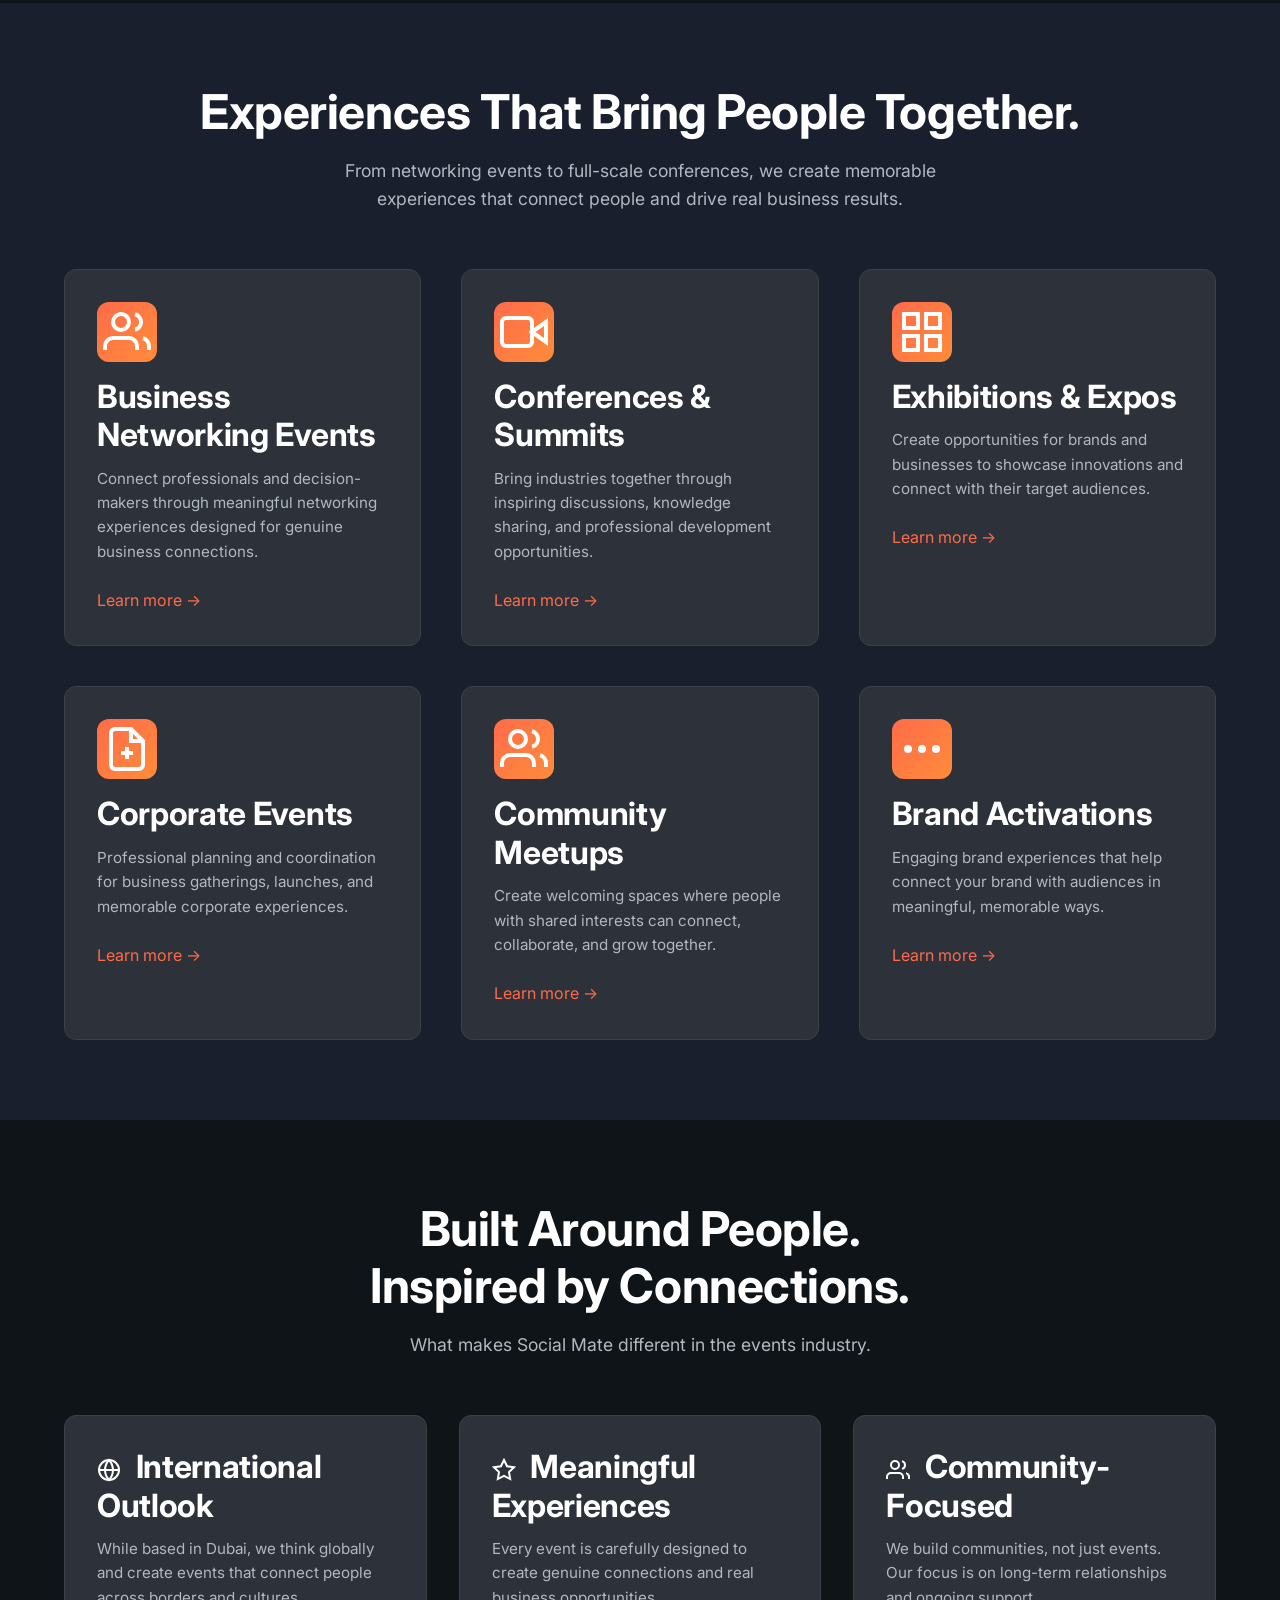
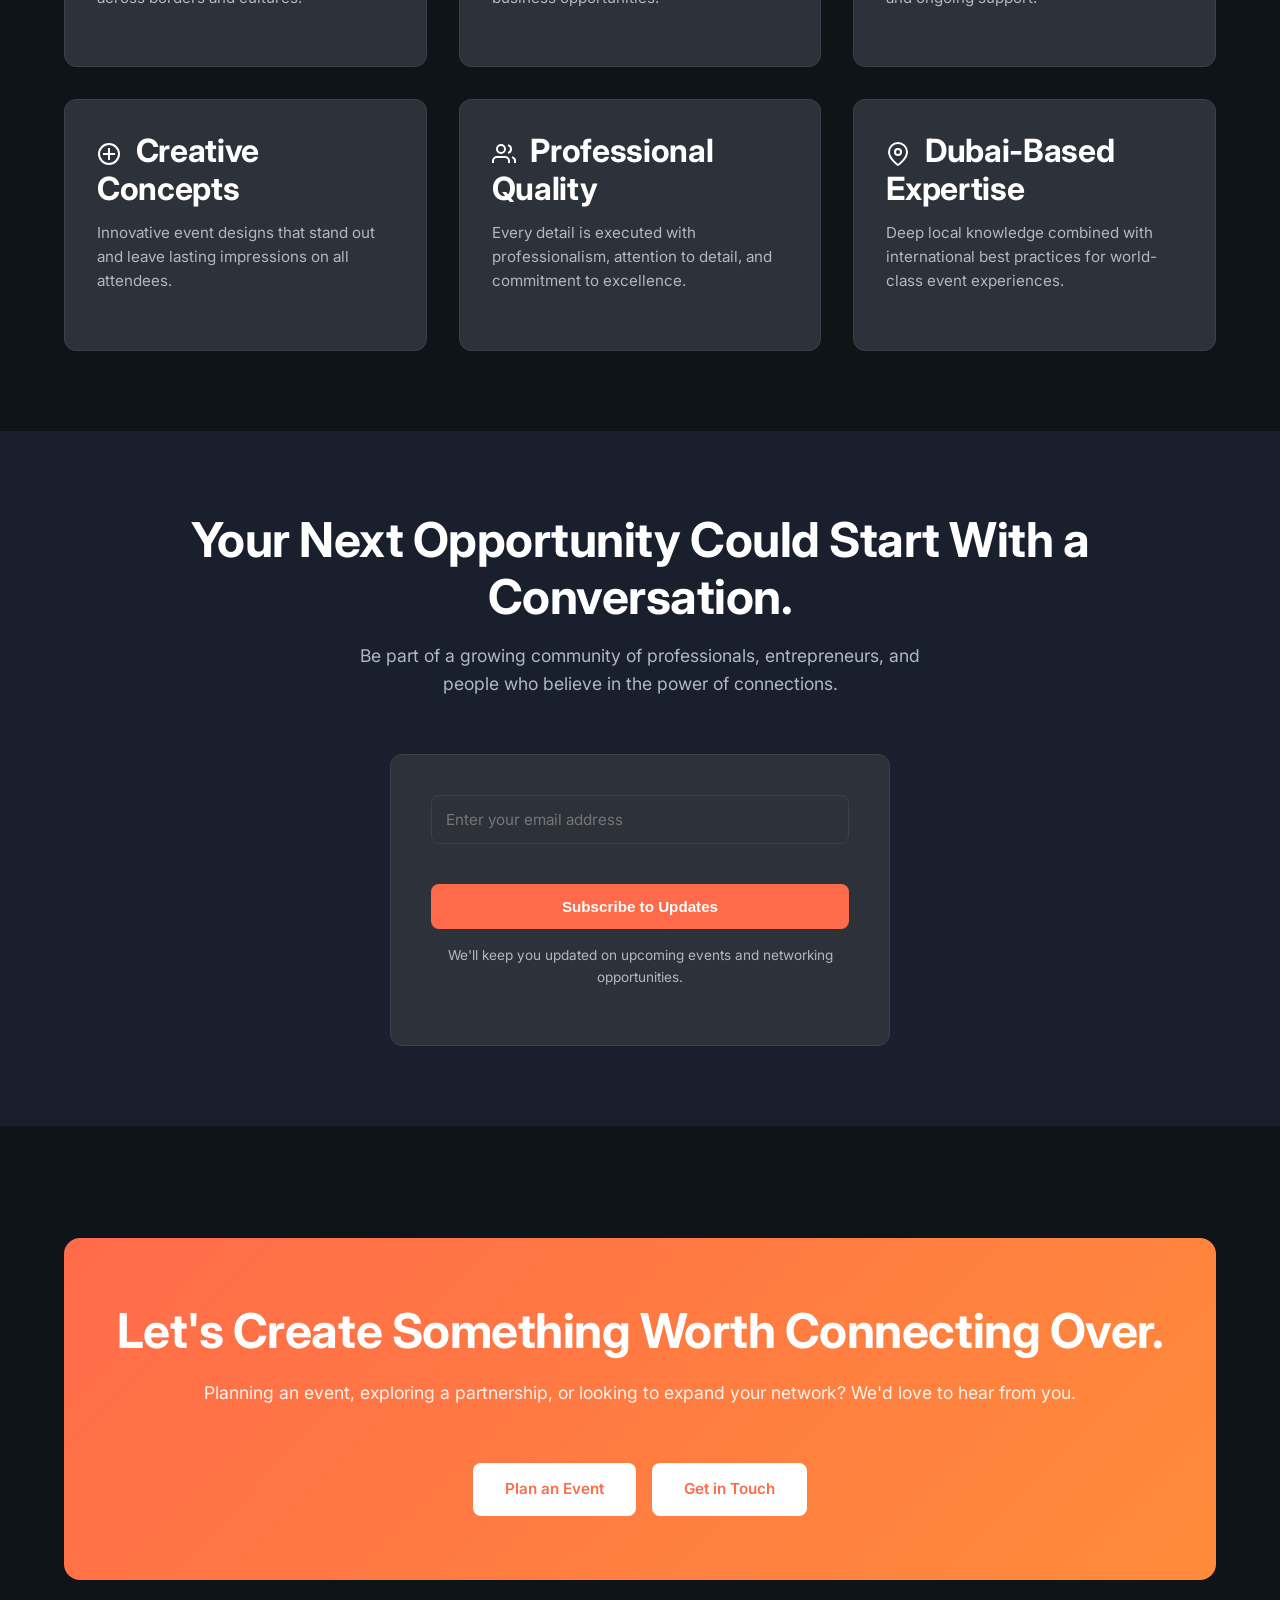
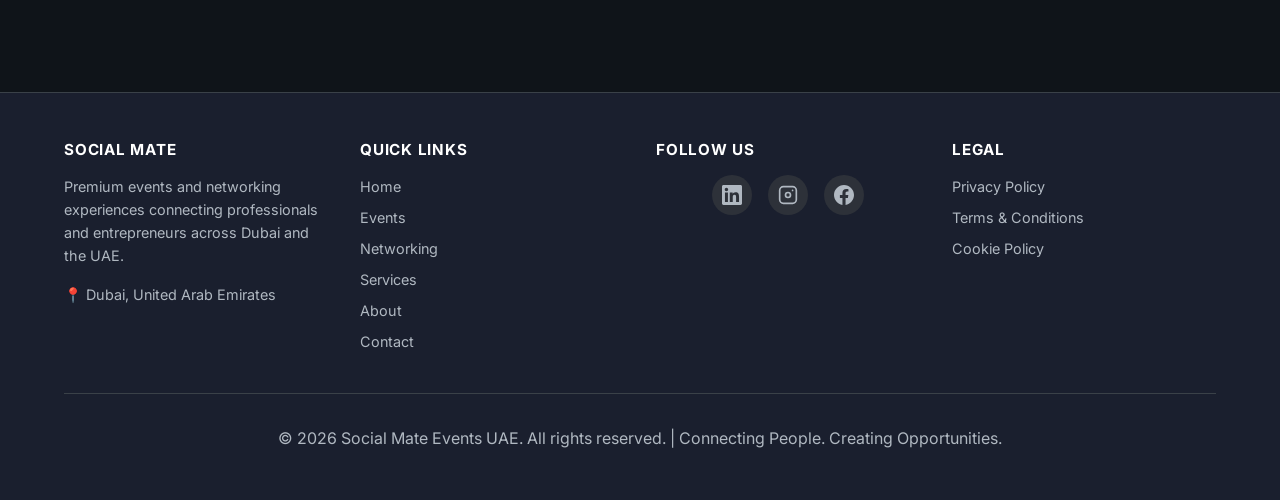
==== commit fcc6403c: "Replace footer social media emojis with professional SVG icons" ====
--- a/index.html
+++ b/index.html
@@ -428,9 +428,23 @@
         <div class="footer-section">
           <h4>Follow Us</h4>
           <div class="social-links">
-            <a href="https://linkedin.com/company/socialmateevents" target="_blank" title="LinkedIn">in</a>
-            <a href="https://www.instagram.com/socialmateuae" target="_blank" title="Instagram">📷</a>
-            <a href="https://www.facebook.com/SocialMateUAE" target="_blank" title="Facebook">f</a>
+            <a href="https://linkedin.com/company/socialmateevents" target="_blank" title="LinkedIn">
+              <svg viewBox="0 0 24 24" width="20" height="20" fill="currentColor">
+                <path d="M20.447 20.452h-3.554v-5.569c0-1.328-.027-3.037-1.852-3.037-1.853 0-2.136 1.445-2.136 2.939v5.667H9.351V9h3.414v1.561h.046c.477-.9 1.637-1.85 3.37-1.85 3.601 0 4.267 2.37 4.267 5.455v6.286zM5.337 7.433c-1.144 0-2.063-.926-2.063-2.065 0-1.138.92-2.063 2.063-2.063 1.14 0 2.064.925 2.064 2.063 0 1.139-.925 2.065-2.064 2.065zm1.782 13.019H3.555V9h3.564v11.452zM22.225 0H1.771C.792 0 0 .774 0 1.729v20.542C0 23.227.792 24 1.771 24h20.451C23.2 24 24 23.227 24 22.271V1.729C24 .774 23.2 0 22.222 0h.003z"/>
+              </svg>
+            </a>
+            <a href="https://www.instagram.com/socialmateuae" target="_blank" title="Instagram">
+              <svg viewBox="0 0 24 24" width="20" height="20" fill="currentColor">
+                <rect x="2" y="2" width="20" height="20" rx="4.5" fill="none" stroke="currentColor" stroke-width="2"/>
+                <circle cx="12" cy="12" r="3" fill="none" stroke="currentColor" stroke-width="2"/>
+                <circle cx="17.5" cy="6.5" r="1" fill="currentColor"/>
+              </svg>
+            </a>
+            <a href="https://www.facebook.com/SocialMateUAE" target="_blank" title="Facebook">
+              <svg viewBox="0 0 24 24" width="20" height="20" fill="currentColor">
+                <path d="M24 12.073c0-6.627-5.373-12-12-12s-12 5.373-12 12c0 5.99 4.388 10.954 10.125 11.854v-8.385H7.078v-3.47h3.047V9.43c0-3.007 1.792-4.669 4.533-4.669 1.312 0 2.686.235 2.686.235v2.953H15.83c-1.491 0-1.956.925-1.956 1.874v2.25h3.328l-.532 3.47h-2.796v8.385C19.612 23.027 24 18.062 24 12.073z"/>
+              </svg>
+            </a>
           </div>
         </div>
 
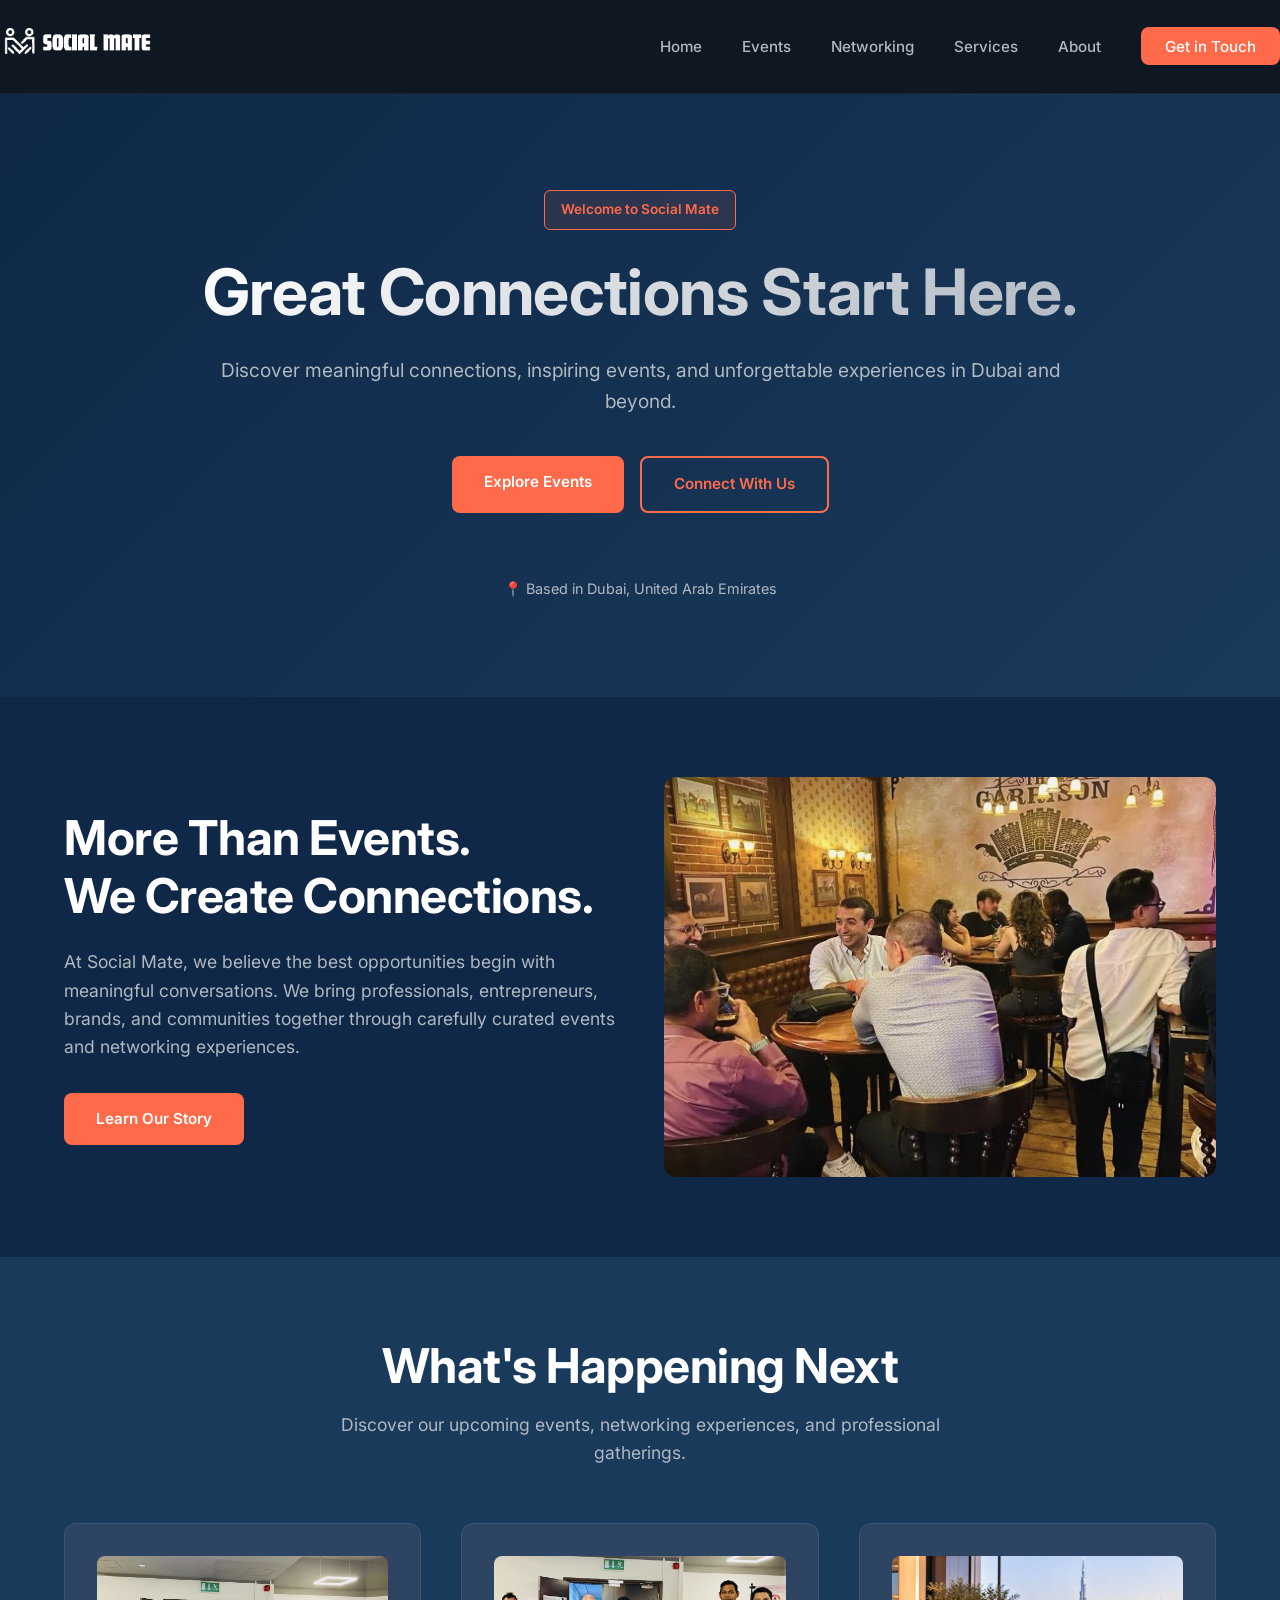
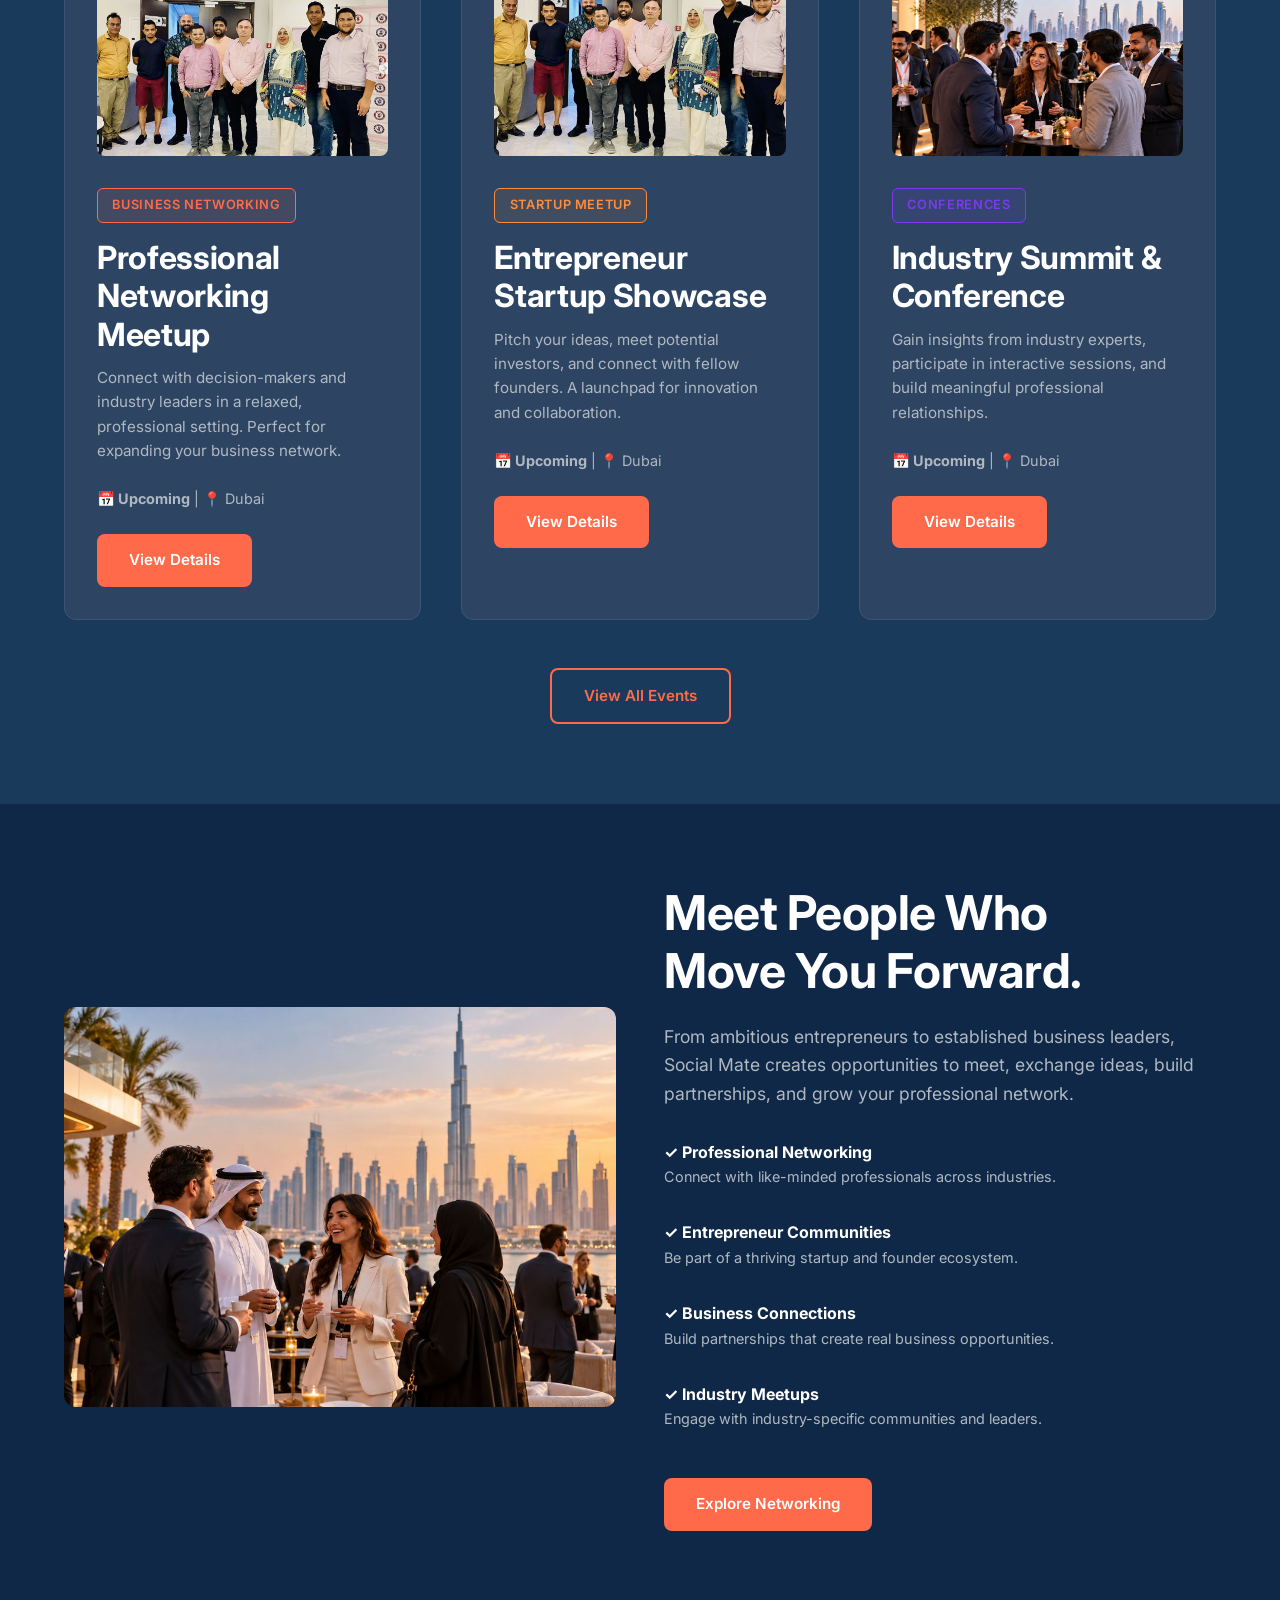
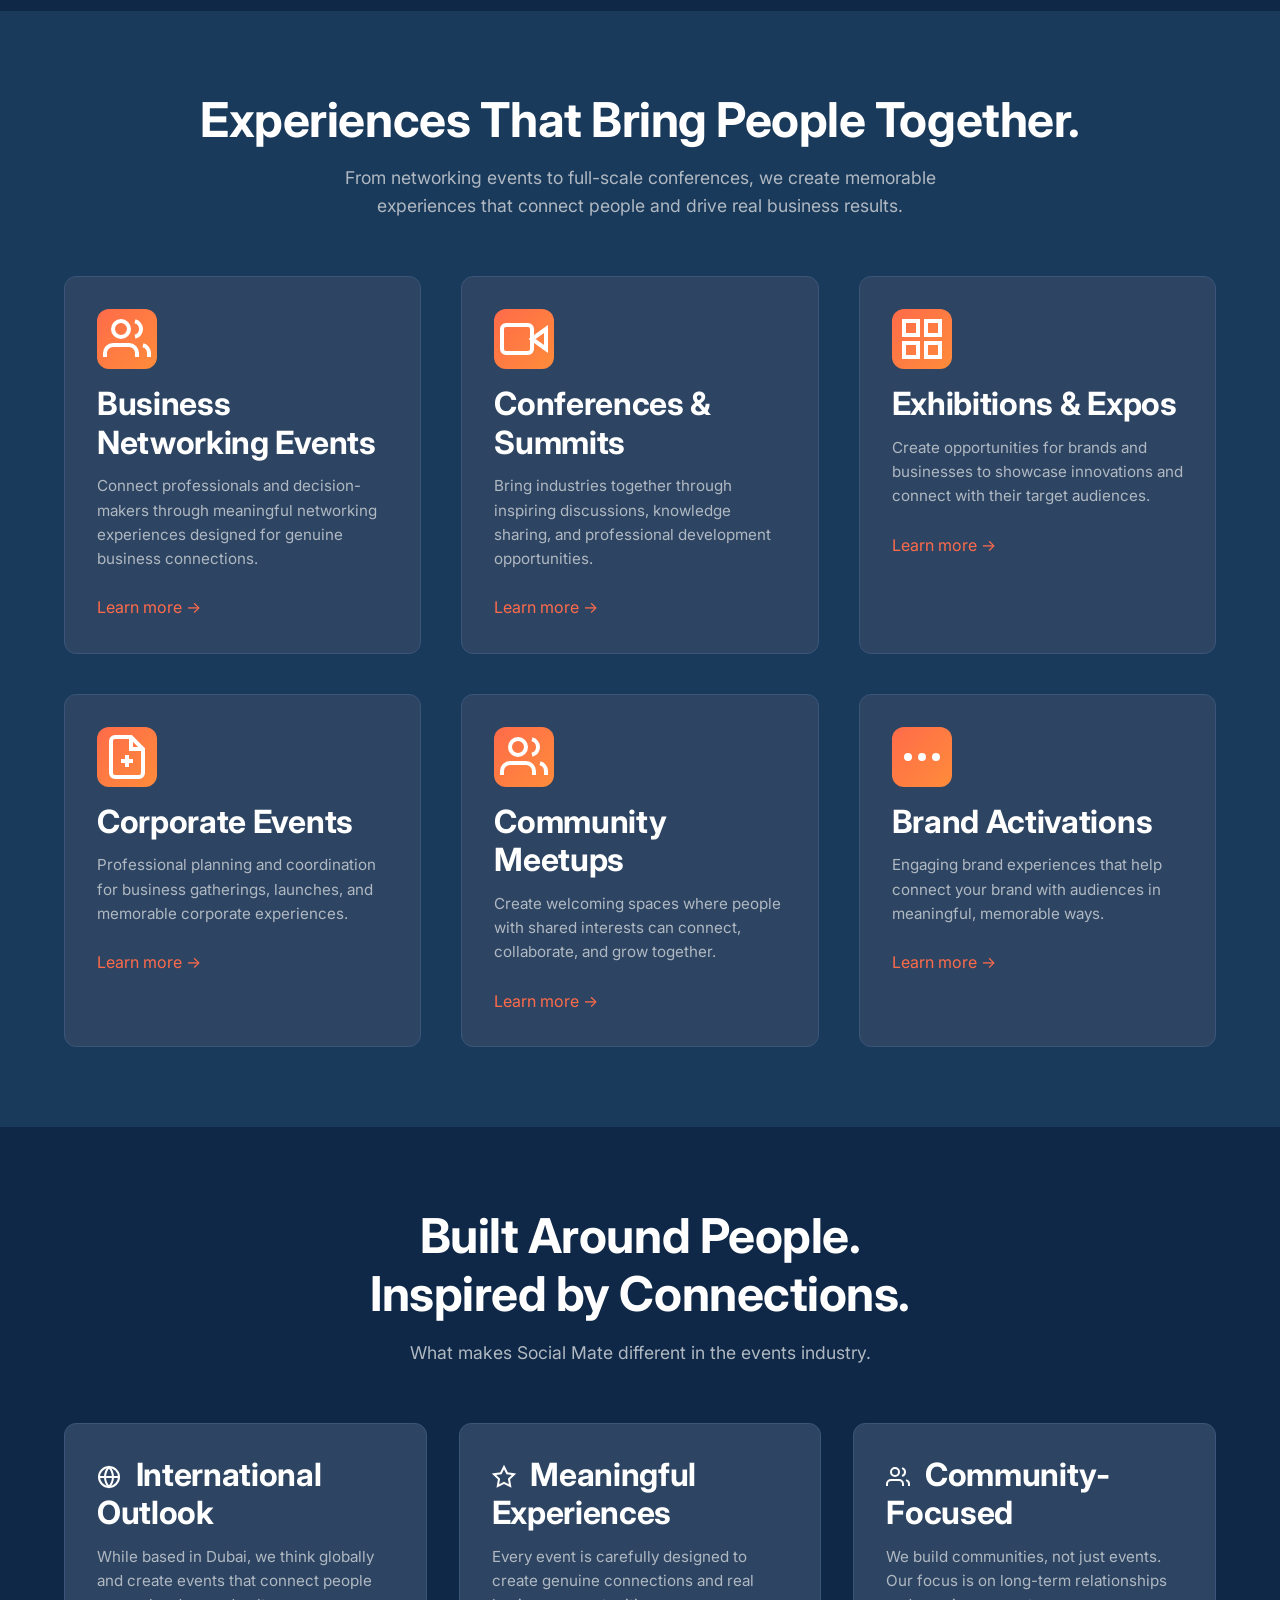
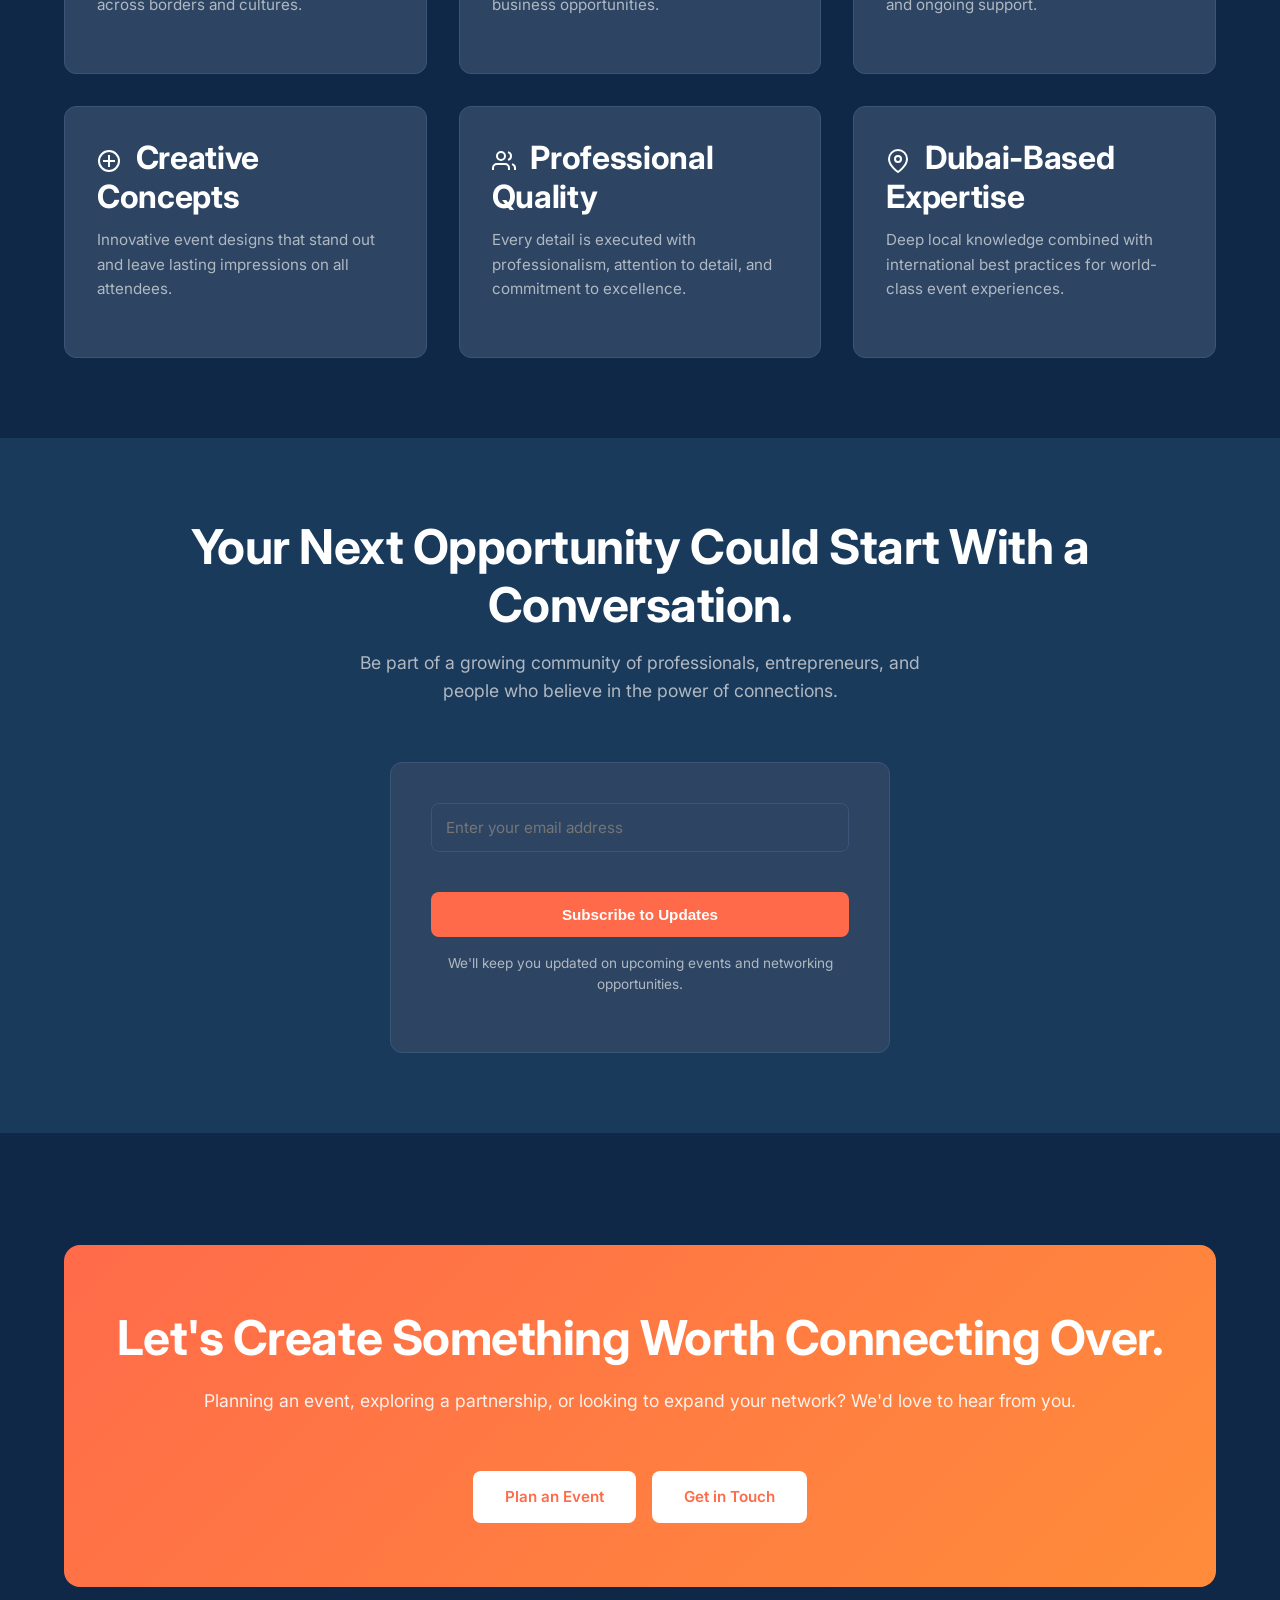
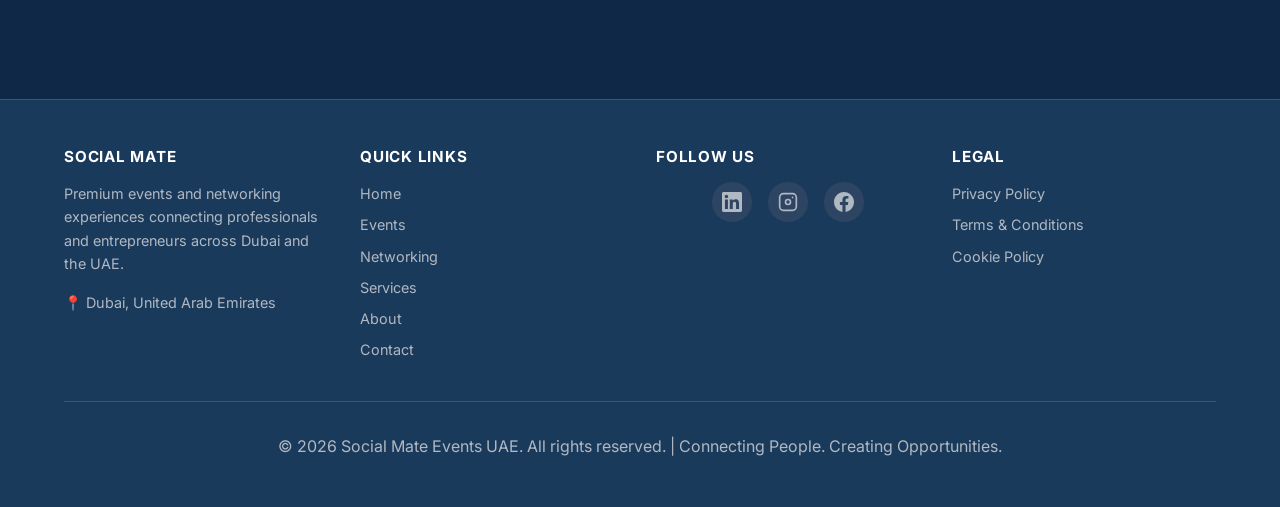
==== commit e8849aa6: "Replace placeholder gradient divs with real event photos on home page" ====
--- a/index.html
+++ b/index.html
@@ -118,8 +118,8 @@
             <a href="/about.html" class="btn btn-primary">Learn Our Story</a>
           </div>
         </div>
-        <div class="feature-image" style="background: linear-gradient(135deg, var(--accent-coral), var(--accent-orange)); border-radius: 12px; height: 400px; display: flex; align-items: center; justify-content: center; color: white; font-weight: 600;">
-          [Networking Image]
+        <div class="feature-image" style="border-radius: 12px; height: 400px; overflow: hidden;">
+          <img src="/assets/images/socialmate-networking-lounge.jpg" alt="Professional networking lounge" style="width: 100%; height: 100%; object-fit: cover;">
         </div>
       </div>
     </div>
@@ -135,9 +135,7 @@
 
       <div class="grid-3">
         <div class="card">
-          <div style="background: linear-gradient(135deg, var(--accent-coral), var(--accent-orange)); height: 200px; border-radius: 8px; display: flex; align-items: center; justify-content: center; color: white; font-weight: 600; margin-bottom: 1.5rem;">
-            [Event Image]
-          </div>
+          <img src="/assets/images/socialmate-event-group-1.jpg" alt="Professional Networking Meetup" style="width: 100%; height: 200px; object-fit: cover; border-radius: 8px; margin-bottom: 1.5rem;">
           <div class="event-category">Business Networking</div>
           <h3>Professional Networking Meetup</h3>
           <p>Connect with decision-makers and industry leaders in a relaxed, professional setting. Perfect for expanding your business network.</p>
@@ -146,9 +144,7 @@
         </div>
 
         <div class="card">
-          <div style="background: linear-gradient(135deg, var(--accent-orange), #ffa500); height: 200px; border-radius: 8px; display: flex; align-items: center; justify-content: center; color: white; font-weight: 600; margin-bottom: 1.5rem;">
-            [Event Image]
-          </div>
+          <img src="/assets/images/socialmate-event-group-2.jpg" alt="Entrepreneur Startup Showcase" style="width: 100%; height: 200px; object-fit: cover; border-radius: 8px; margin-bottom: 1.5rem;">
           <div class="event-category" style="background: rgba(255, 140, 58, 0.1); border-color: var(--accent-orange); color: var(--accent-orange);">Startup Meetup</div>
           <h3>Entrepreneur Startup Showcase</h3>
           <p>Pitch your ideas, meet potential investors, and connect with fellow founders. A launchpad for innovation and collaboration.</p>
@@ -157,9 +153,7 @@
         </div>
 
         <div class="card">
-          <div style="background: linear-gradient(135deg, #7c3aed, #6d28d9); height: 200px; border-radius: 8px; display: flex; align-items: center; justify-content: center; color: white; font-weight: 600; margin-bottom: 1.5rem;">
-            [Event Image]
-          </div>
+          <img src="/assets/images/socialmate-rooftop-conference-burj.jpg" alt="Industry Summit & Conference" style="width: 100%; height: 200px; object-fit: cover; border-radius: 8px; margin-bottom: 1.5rem;">
           <div class="event-category" style="background: rgba(124, 58, 237, 0.1); border-color: #7c3aed; color: #7c3aed;">Conferences</div>
           <h3>Industry Summit & Conference</h3>
           <p>Gain insights from industry experts, participate in interactive sessions, and build meaningful professional relationships.</p>
@@ -178,8 +172,8 @@
   <section style="background: var(--primary-dark);">
     <div class="container">
       <div class="feature-grid">
-        <div class="feature-image" style="background: linear-gradient(135deg, #10b981, #059669); border-radius: 12px; height: 400px; display: flex; align-items: center; justify-content: center; color: white; font-weight: 600;">
-          [Community Image]
+        <div class="feature-image" style="border-radius: 12px; height: 400px; overflow: hidden;">
+          <img src="/assets/images/socialmate-rooftop-lounge-sunset.jpg" alt="Community and networking experience" style="width: 100%; height: 100%; object-fit: cover;">
         </div>
         <div>
           <h2>Meet People Who<br>Move You Forward.</h2>
--- a/css/style.css
+++ b/css/style.css
@@ -1,16 +1,16 @@
 /* Social Mate Events UAE - Premium Modern Design */
 
 :root {
-  --primary-dark: #0f1419;
-  --primary-darker: #1a1f2e;
+  --primary-dark: #0f2847;
+  --primary-darker: #1a3a5c;
   --text-primary: #ffffff;
   --text-secondary: #b0b8c1;
   --accent-coral: #ff6b4a;
   --accent-coral-light: #ff8670;
   --accent-orange: #ff8c3a;
-  --neutral-gray: #2d3139;
+  --neutral-gray: #2d4563;
   --neutral-light: #f8f9fa;
-  --border-color: #3a4148;
+  --border-color: #3a5578;
   --success: #10b981;
   --error: #ef4444;
 }
@@ -104,7 +104,7 @@
   display: flex;
   justify-content: space-between;
   align-items: center;
-  padding: 0.75rem 2rem;
+  padding: 0.5rem 2rem;
 }
 
 .logo {
@@ -149,7 +149,7 @@
 .nav-cta {
   background: var(--accent-coral);
   color: white !important;
-  padding: 0.75rem 1.5rem;
+  padding: 0.6rem 1.5rem;
   border-radius: 8px;
   font-weight: 600;
   transition: all 0.3s ease;
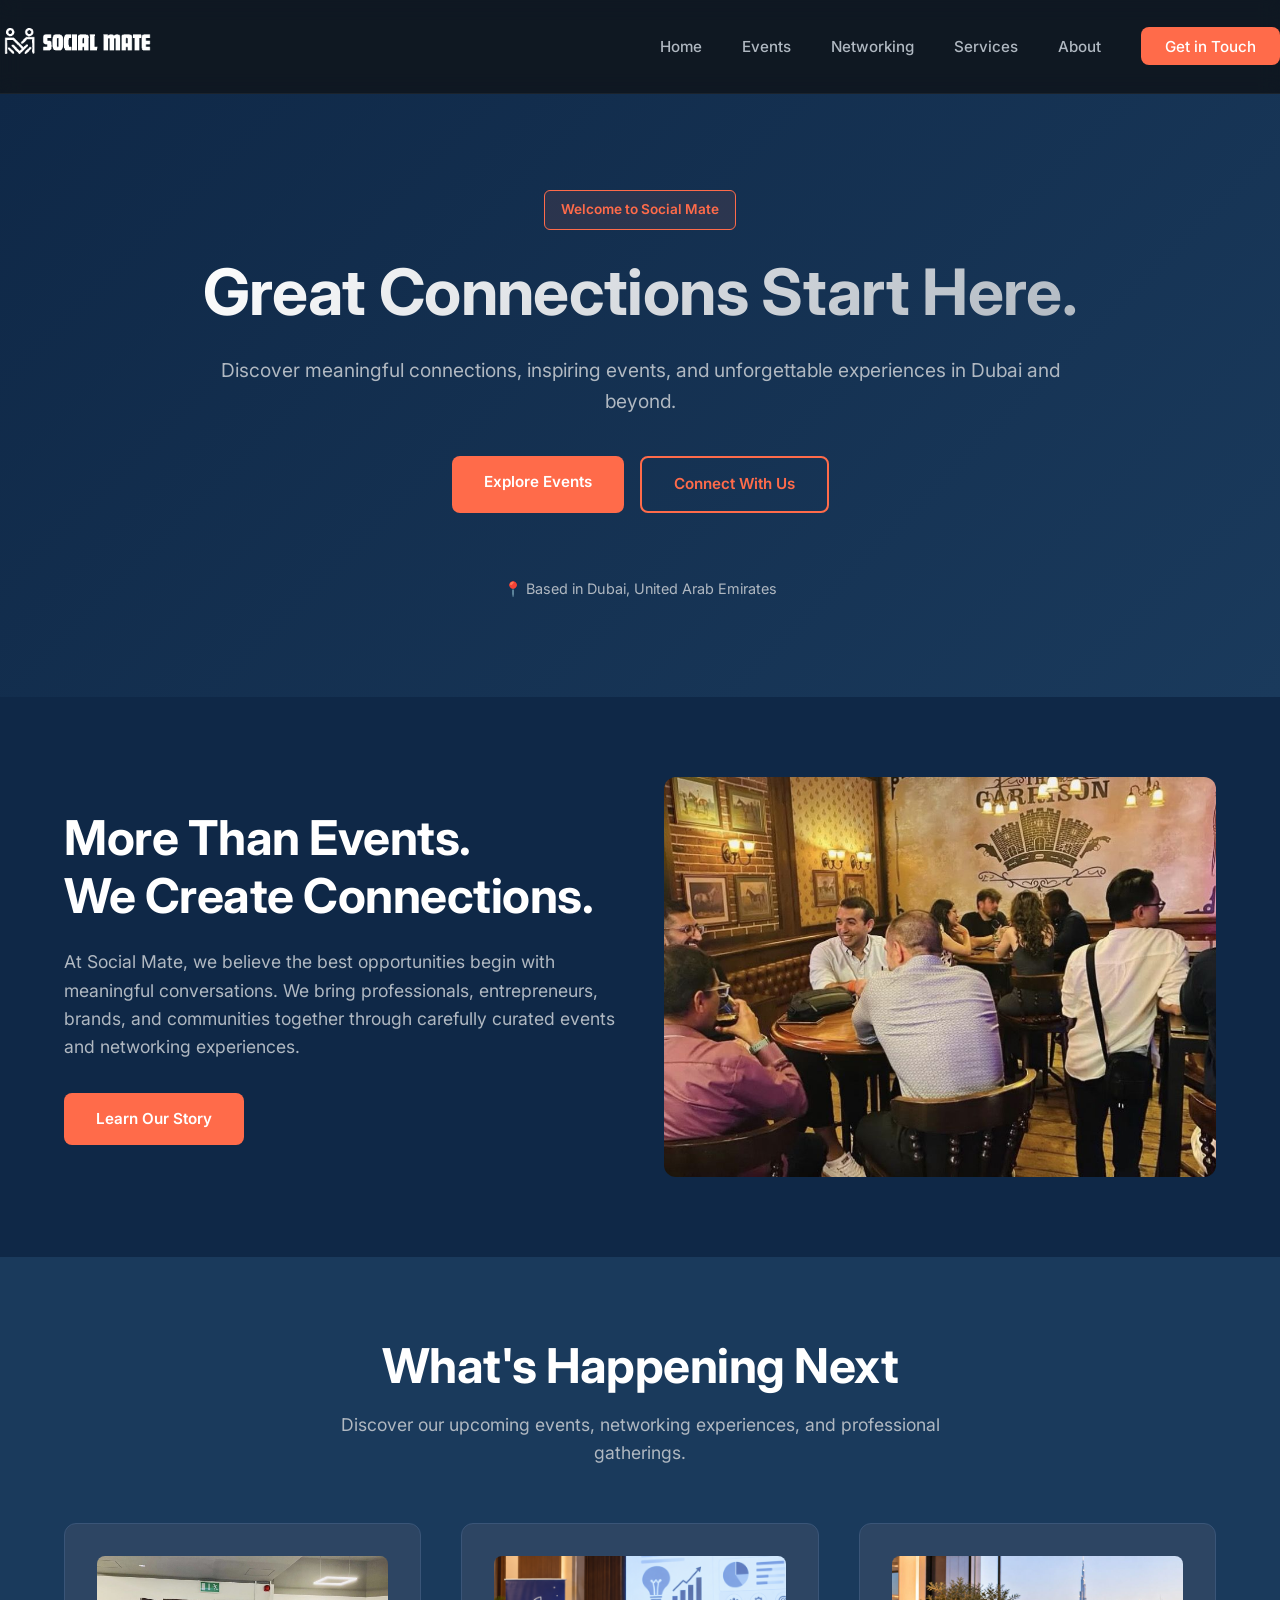
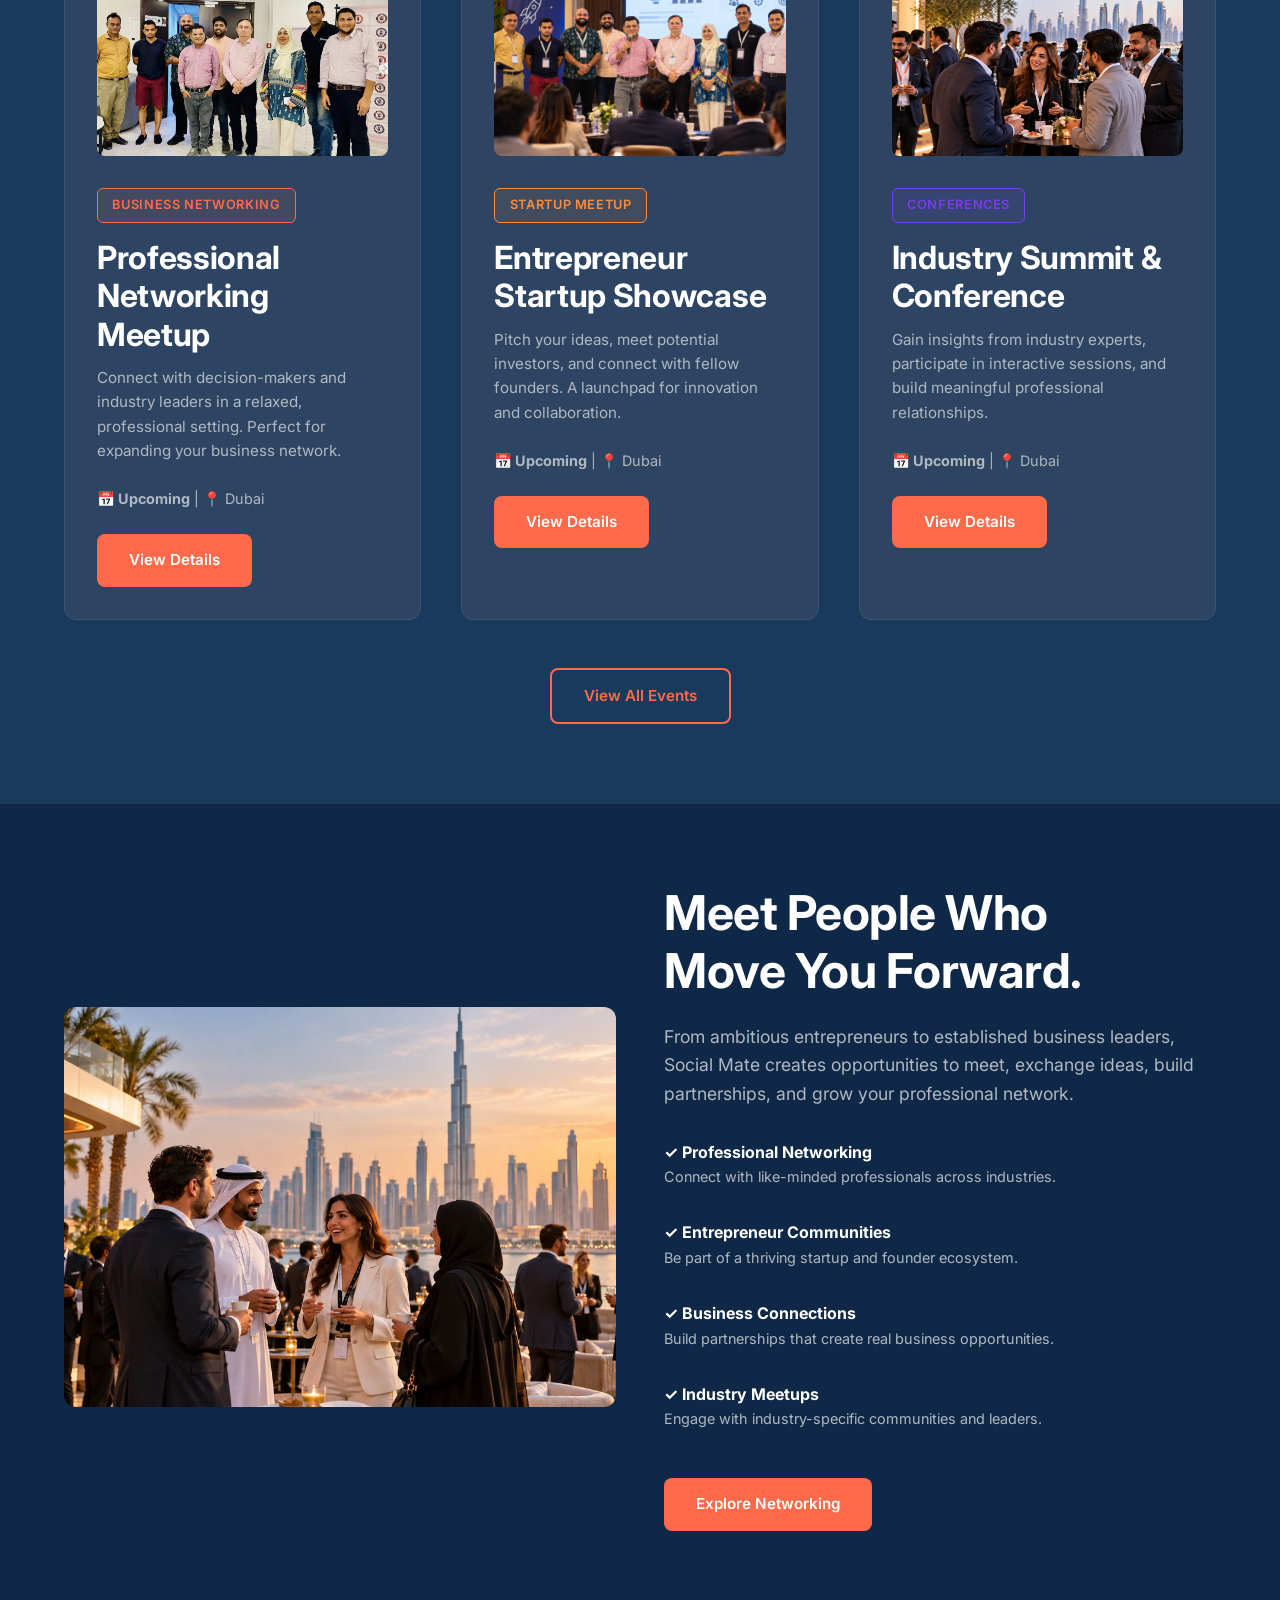
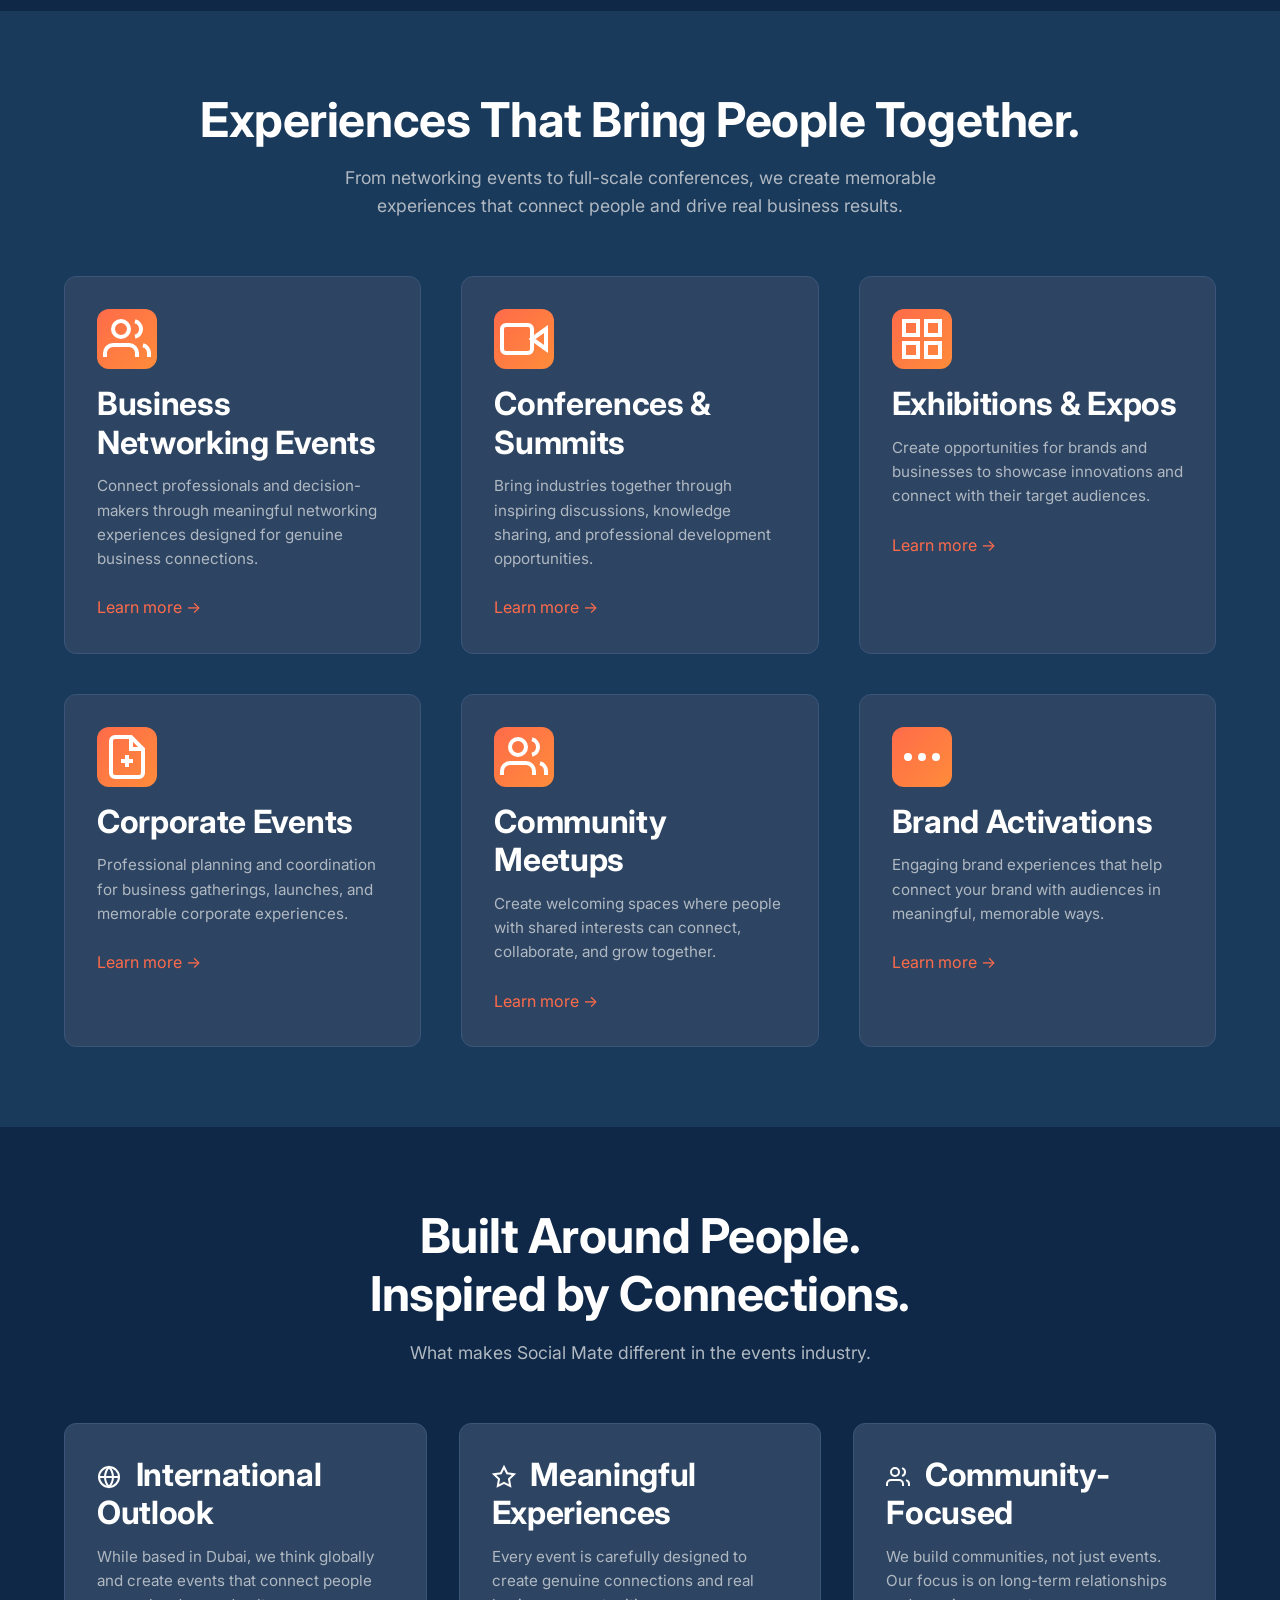
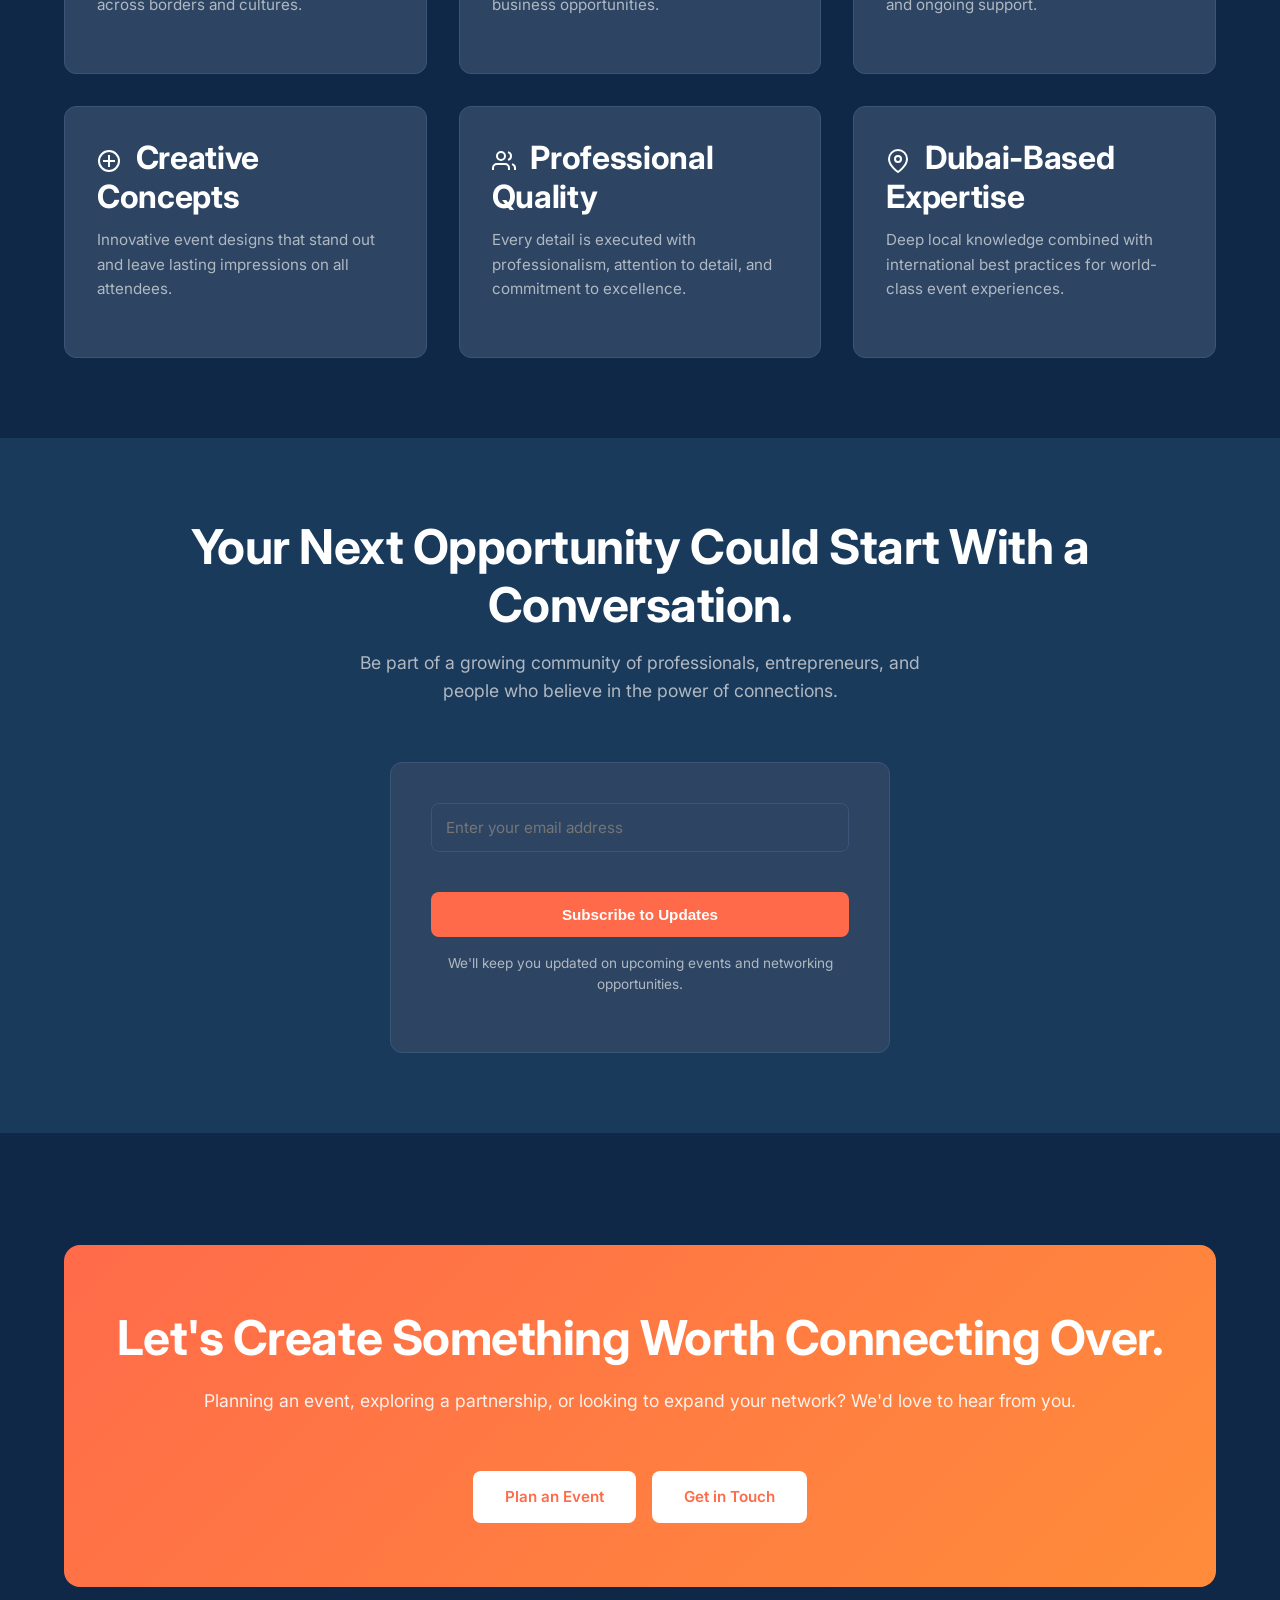
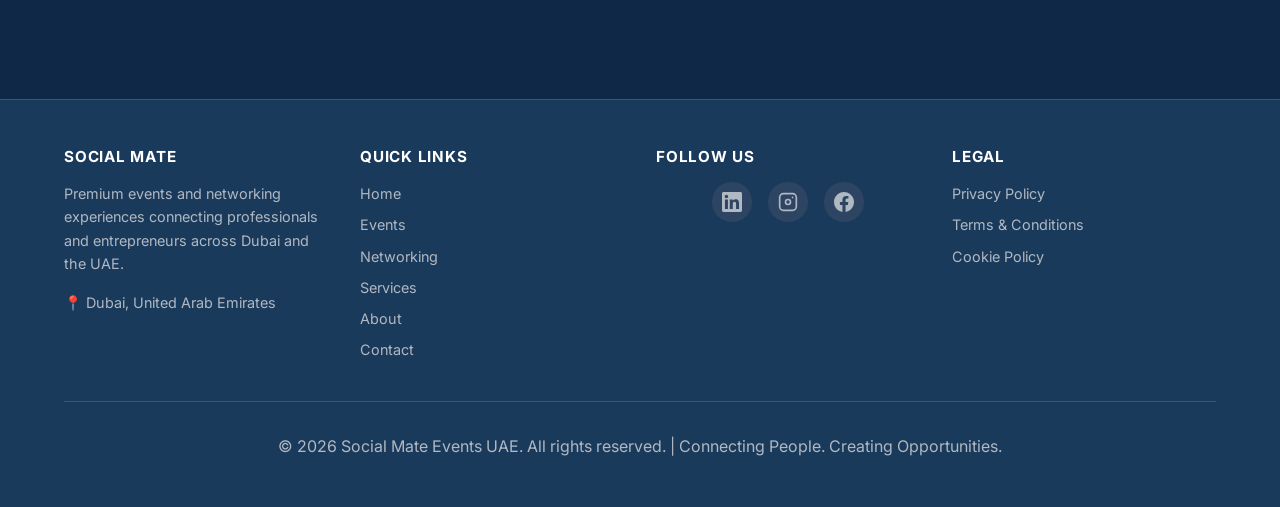
==== commit 86c4cf2a: "Replace startup showcase duplicate image with team pitch photo - Changed socialmate-event-group-2.jp" ====
--- a/index.html
+++ b/index.html
@@ -144,7 +144,7 @@
         </div>
 
         <div class="card">
-          <img src="/assets/images/socialmate-event-group-2.jpg" alt="Entrepreneur Startup Showcase" style="width: 100%; height: 200px; object-fit: cover; border-radius: 8px; margin-bottom: 1.5rem;">
+          <img src="/assets/images/socialmate-startup-pitch.jpg" alt="Entrepreneur Startup Showcase" style="width: 100%; height: 200px; object-fit: cover; border-radius: 8px; margin-bottom: 1.5rem;">
           <div class="event-category" style="background: rgba(255, 140, 58, 0.1); border-color: var(--accent-orange); color: var(--accent-orange);">Startup Meetup</div>
           <h3>Entrepreneur Startup Showcase</h3>
           <p>Pitch your ideas, meet potential investors, and connect with fellow founders. A launchpad for innovation and collaboration.</p>
--- a/css/style.css
+++ b/css/style.css
@@ -384,8 +384,20 @@
 
 .grid-3 {
   display: grid;
-  grid-template-columns: repeat(auto-fit, minmax(280px, 1fr));
+  grid-template-columns: 1fr 1fr 1fr !important;
   gap: 2.5rem;
+}
+
+@media (max-width: 900px) {
+  .grid-3 {
+    grid-template-columns: 1fr 1fr !important;
+  }
+}
+
+@media (max-width: 600px) {
+  .grid-3 {
+    grid-template-columns: 1fr !important;
+  }
 }
 
 .grid-4 {
@@ -394,9 +406,47 @@
   gap: 2rem;
 }
 
+.grid-3-fixed {
+  display: grid;
+  grid-template-columns: 1fr 1fr 1fr !important;
+  gap: 2rem;
+  width: 100%;
+  max-width: 100%;
+}
+
+.grid-3-fixed .card {
+  min-width: 0;
+  overflow: hidden;
+}
+
+@supports (display: grid) {
+  .grid-3-fixed {
+    grid-template-columns: 1fr 1fr 1fr !important;
+  }
+}
+
+@media (max-width: 1200px) {
+  .grid-3-fixed {
+    grid-template-columns: 1fr 1fr 1fr !important;
+    gap: 1.5rem;
+  }
+}
+
+@media (max-width: 900px) {
+  .grid-3-fixed {
+    grid-template-columns: 1fr 1fr !important;
+    gap: 1.5rem;
+  }
+}
+
 @media (max-width: 768px) {
   .grid-2, .grid-3, .grid-4 {
     grid-template-columns: 1fr;
+  }
+
+  .grid-3-fixed {
+    grid-template-columns: 1fr !important;
+    gap: 1rem;
   }
 }
 
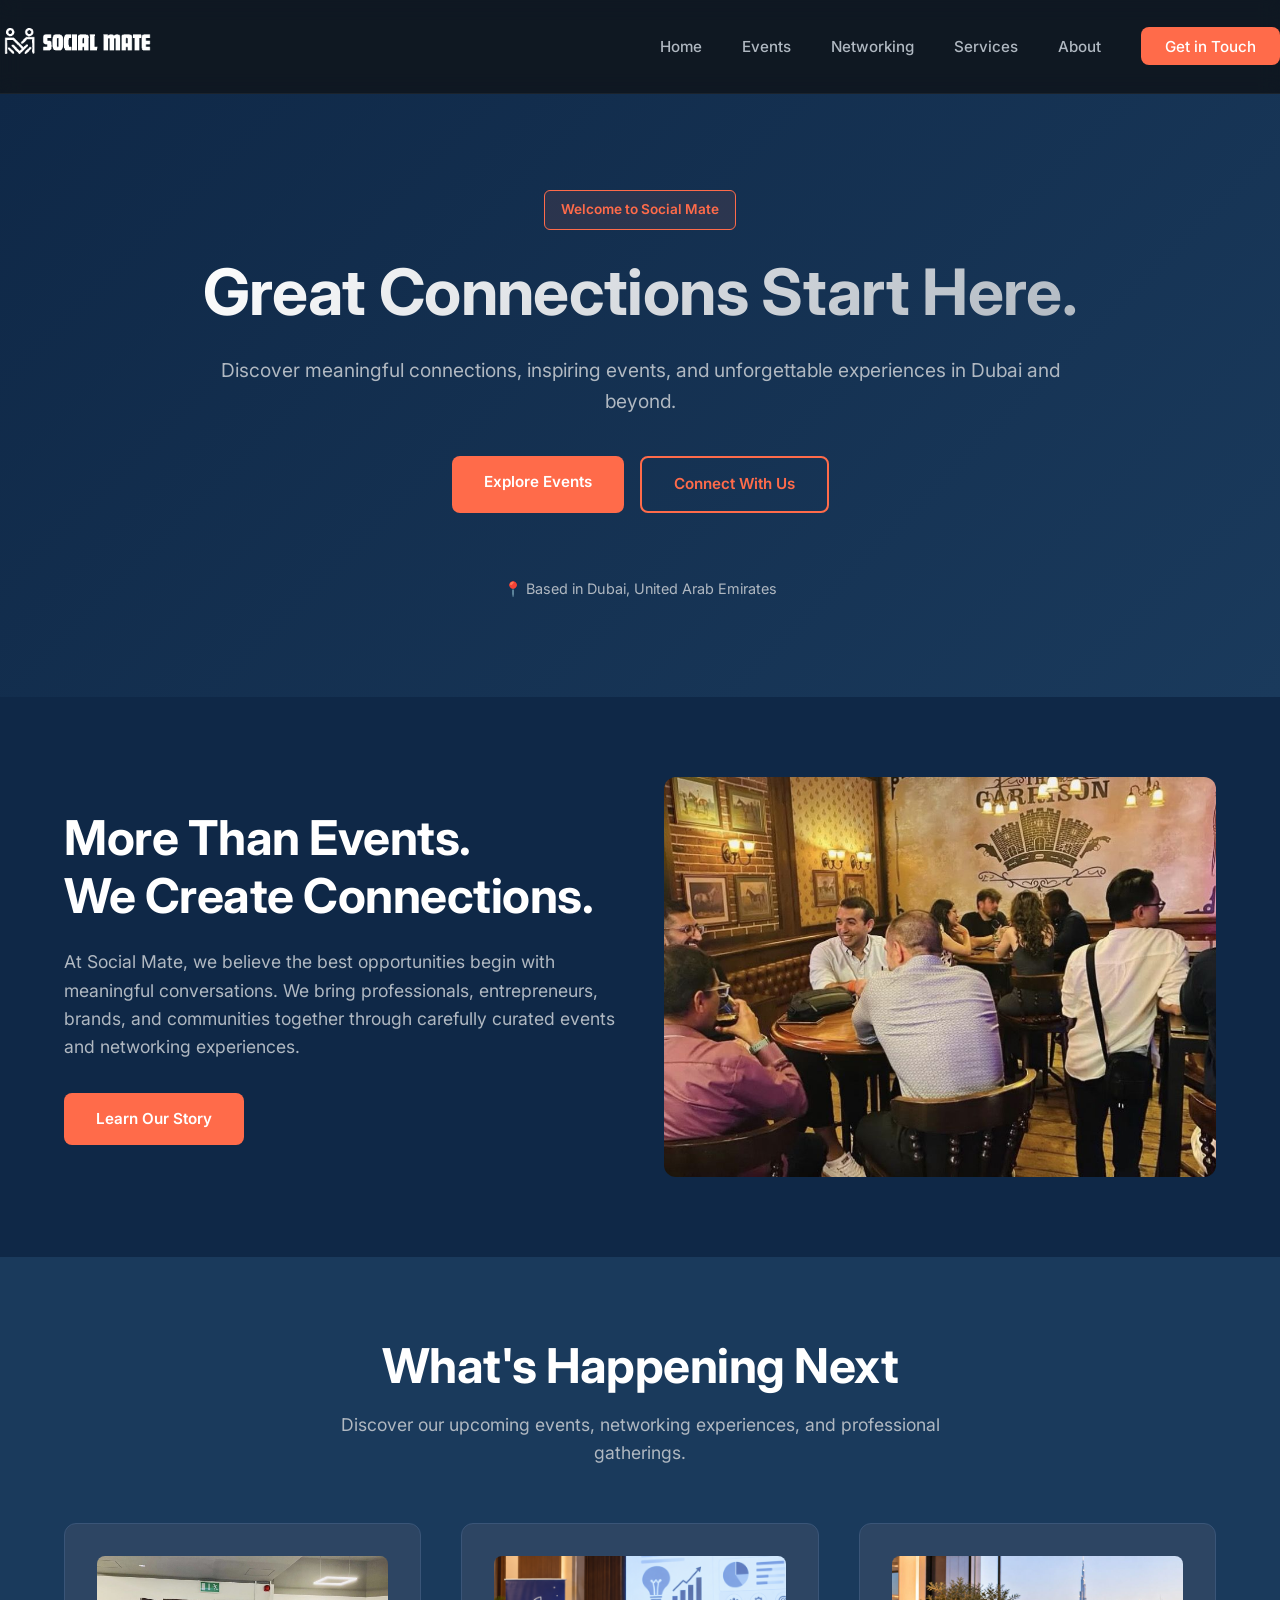
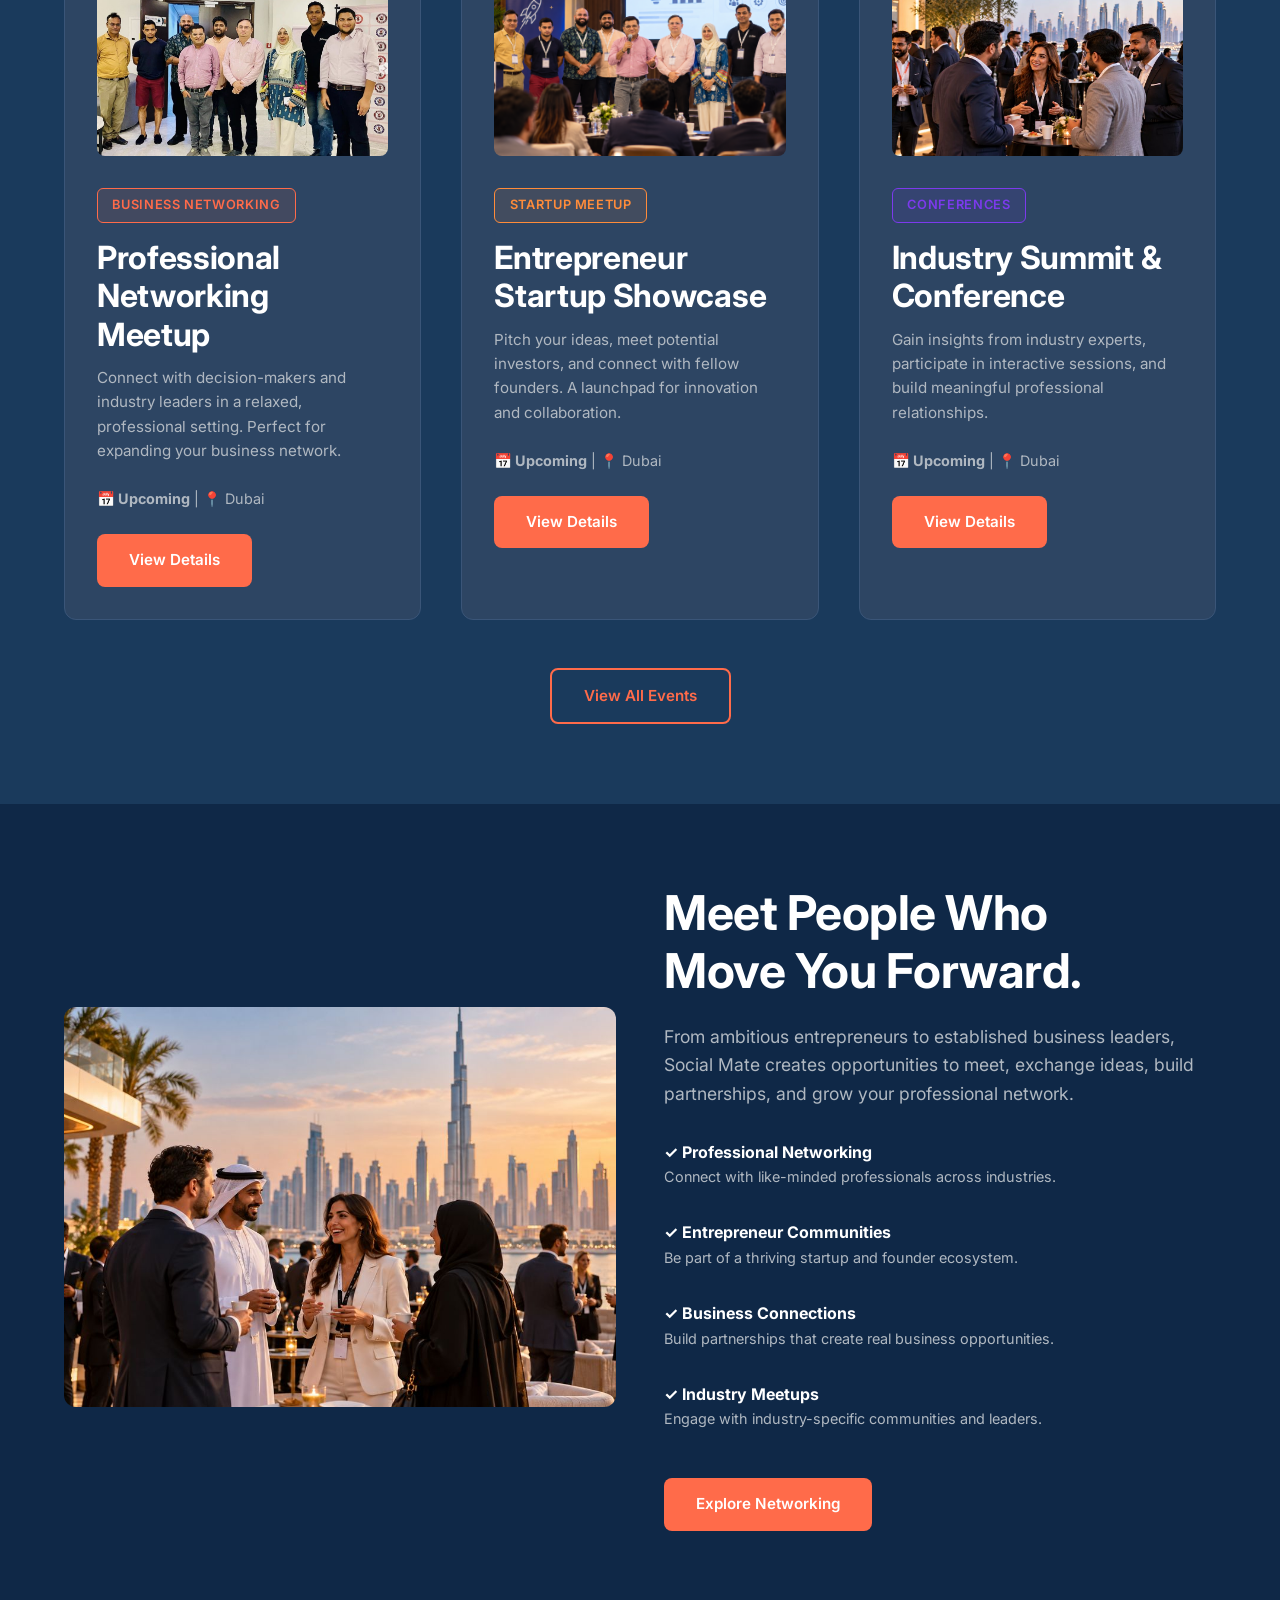
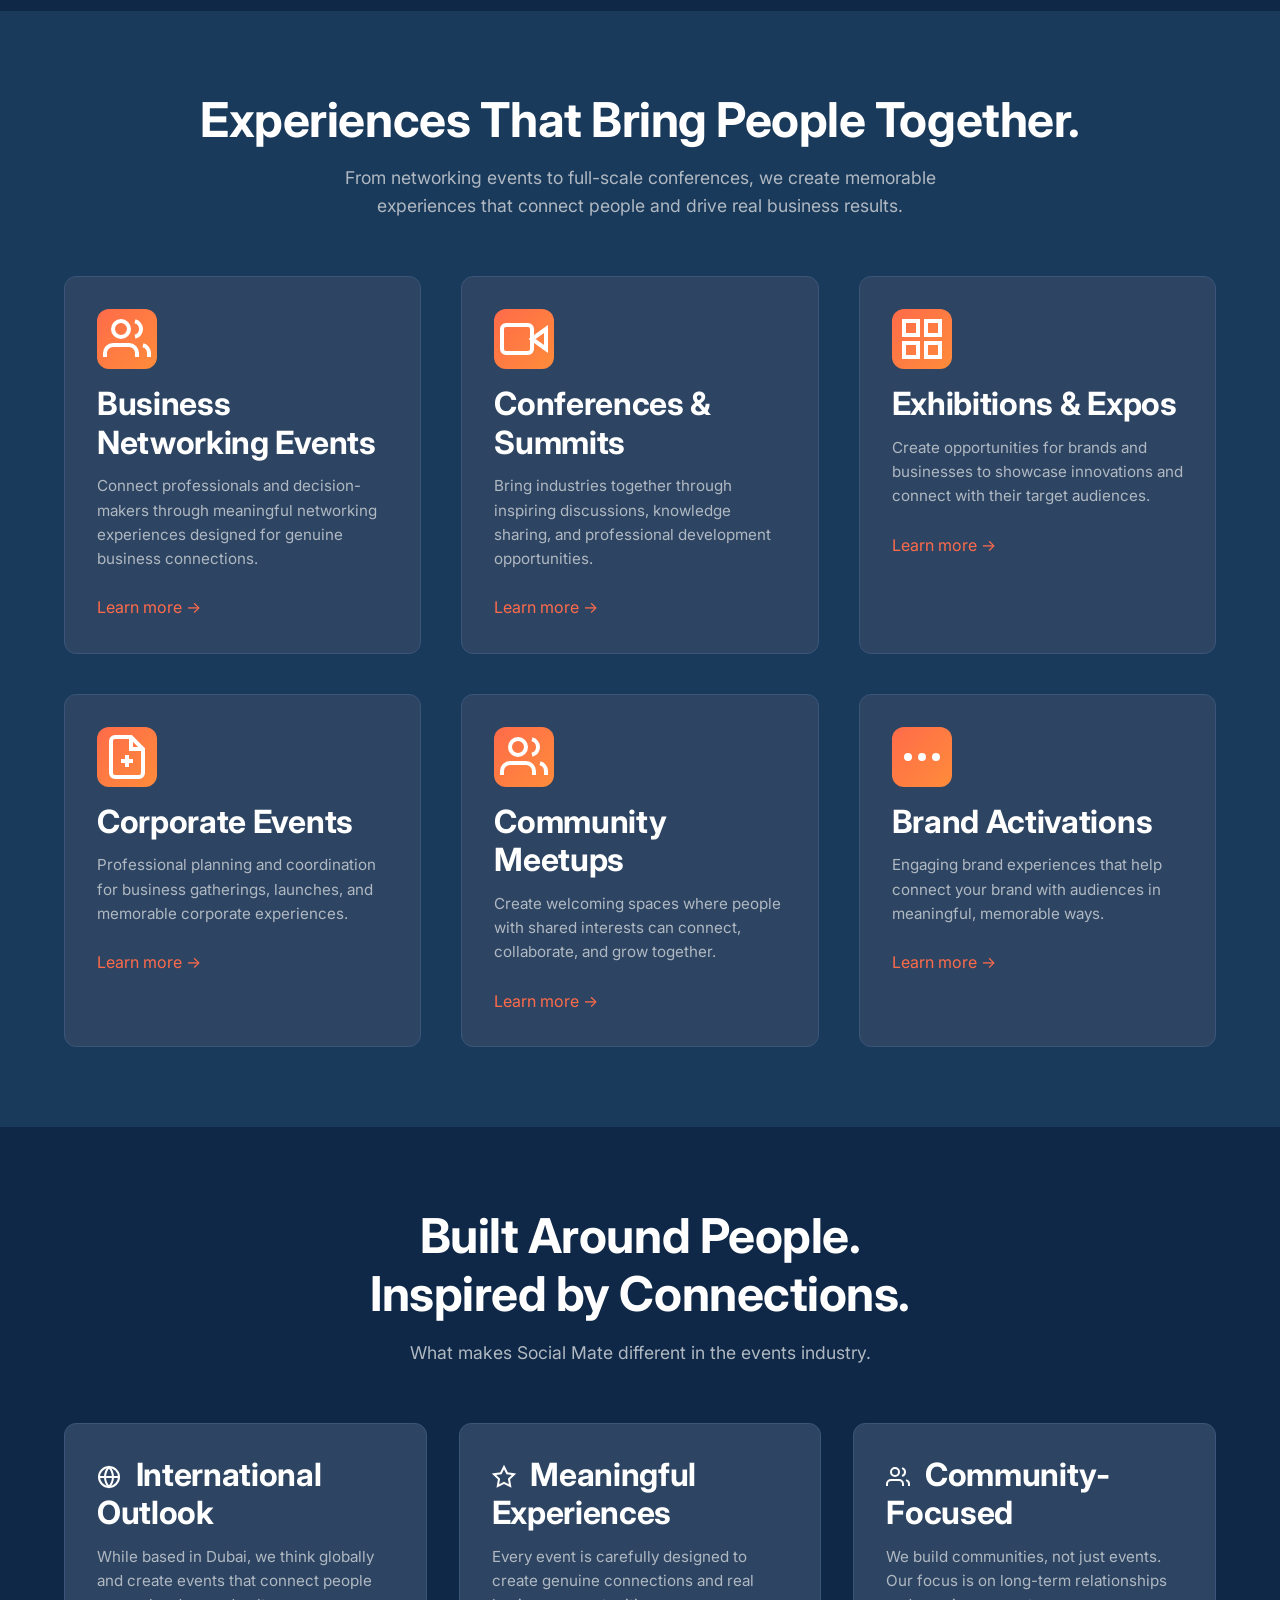
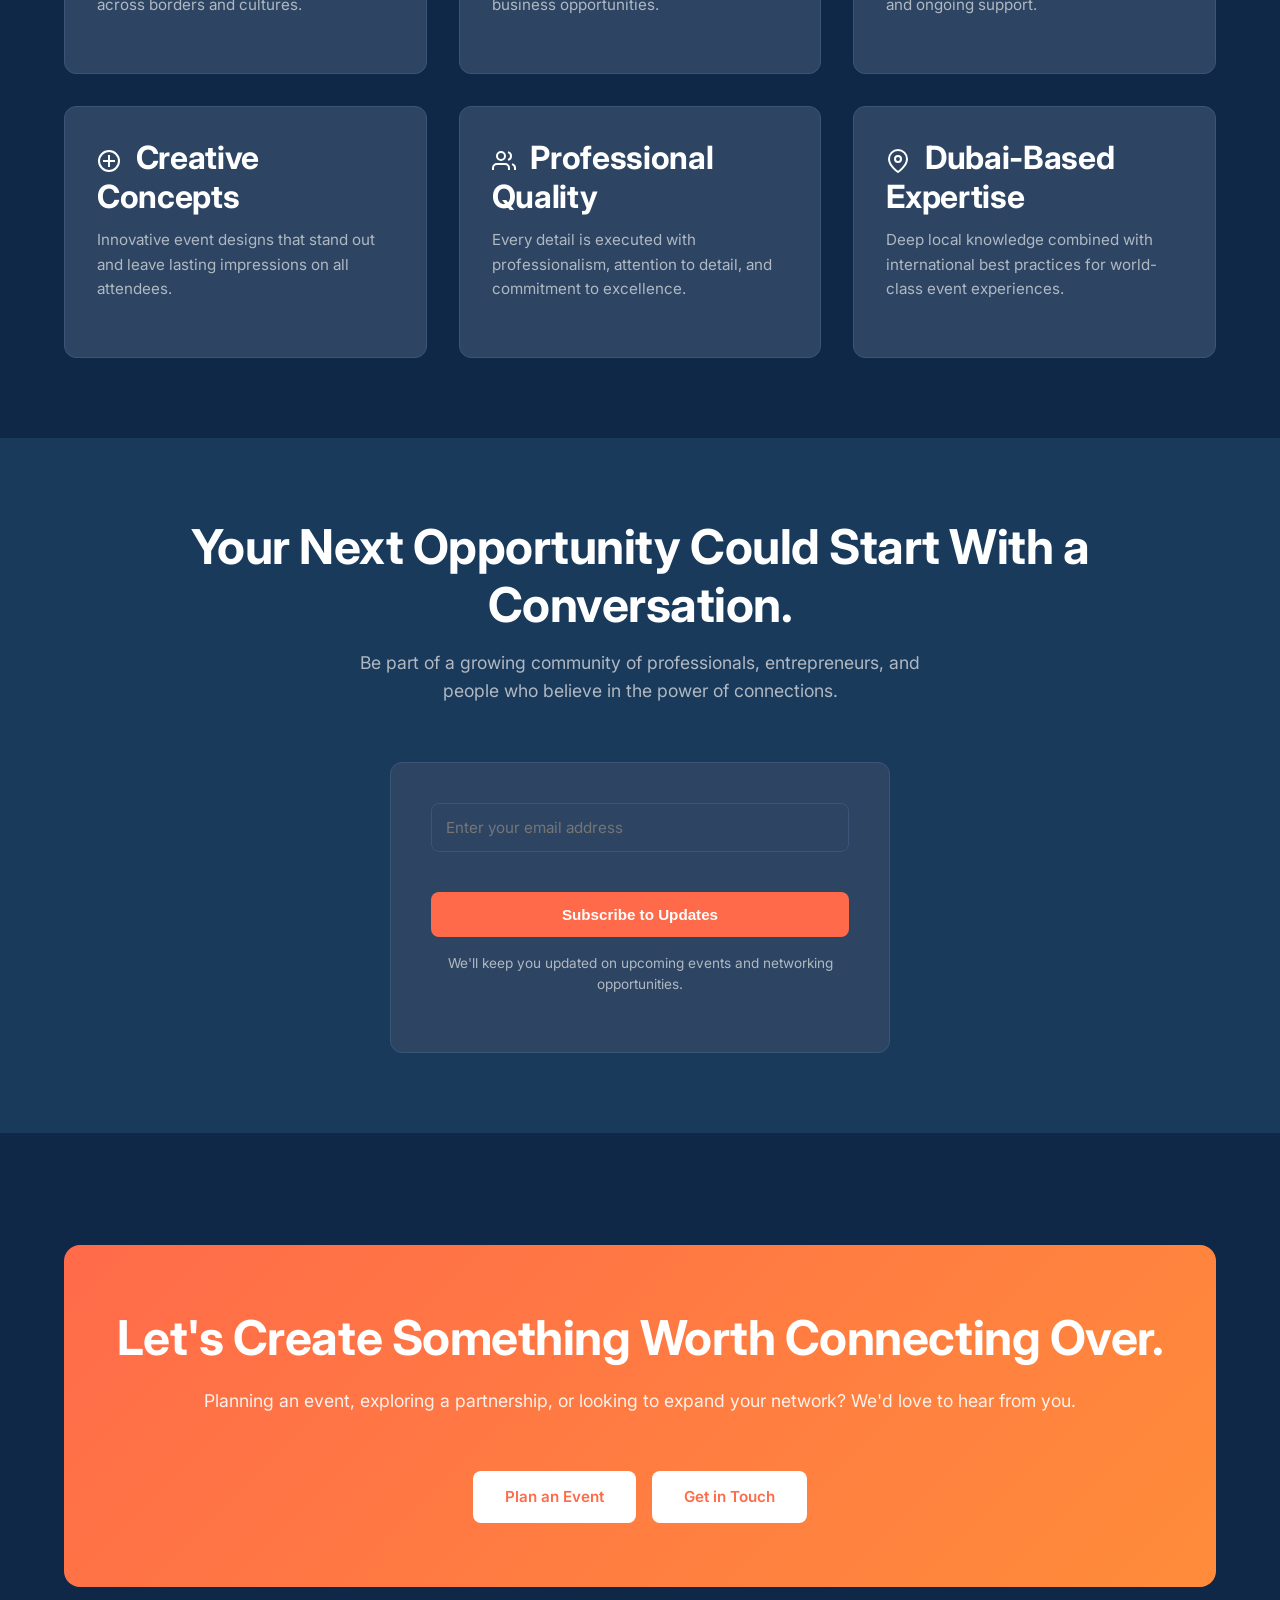
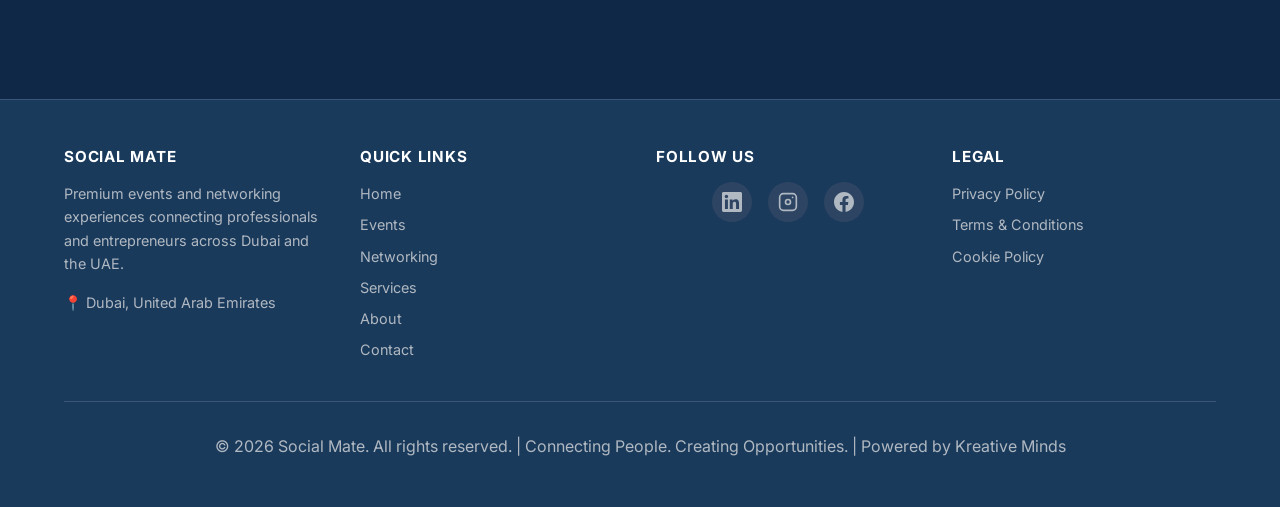
==== commit 30e4a471: "Update footer: make Social Mate clickable, add Kreative Minds attribution - Make 'Social Mate' in fo" ====
--- a/index.html
+++ b/index.html
@@ -453,7 +453,7 @@
       </div>
 
       <div class="footer-bottom">
-        <p>© <span id="current-year">2026</span> Social Mate Events UAE. All rights reserved. | Connecting People. Creating Opportunities.</p>
+        <p>© <span id="current-year">2026</span> <a href="/" style="color: inherit; text-decoration: none;">Social Mate</a>. All rights reserved. | Connecting People. Creating Opportunities. | Powered by <a href="https://kreativeminds.ae" target="_blank" style="color: inherit; text-decoration: none;">Kreative Minds</a></p>
       </div>
     </div>
   </footer>
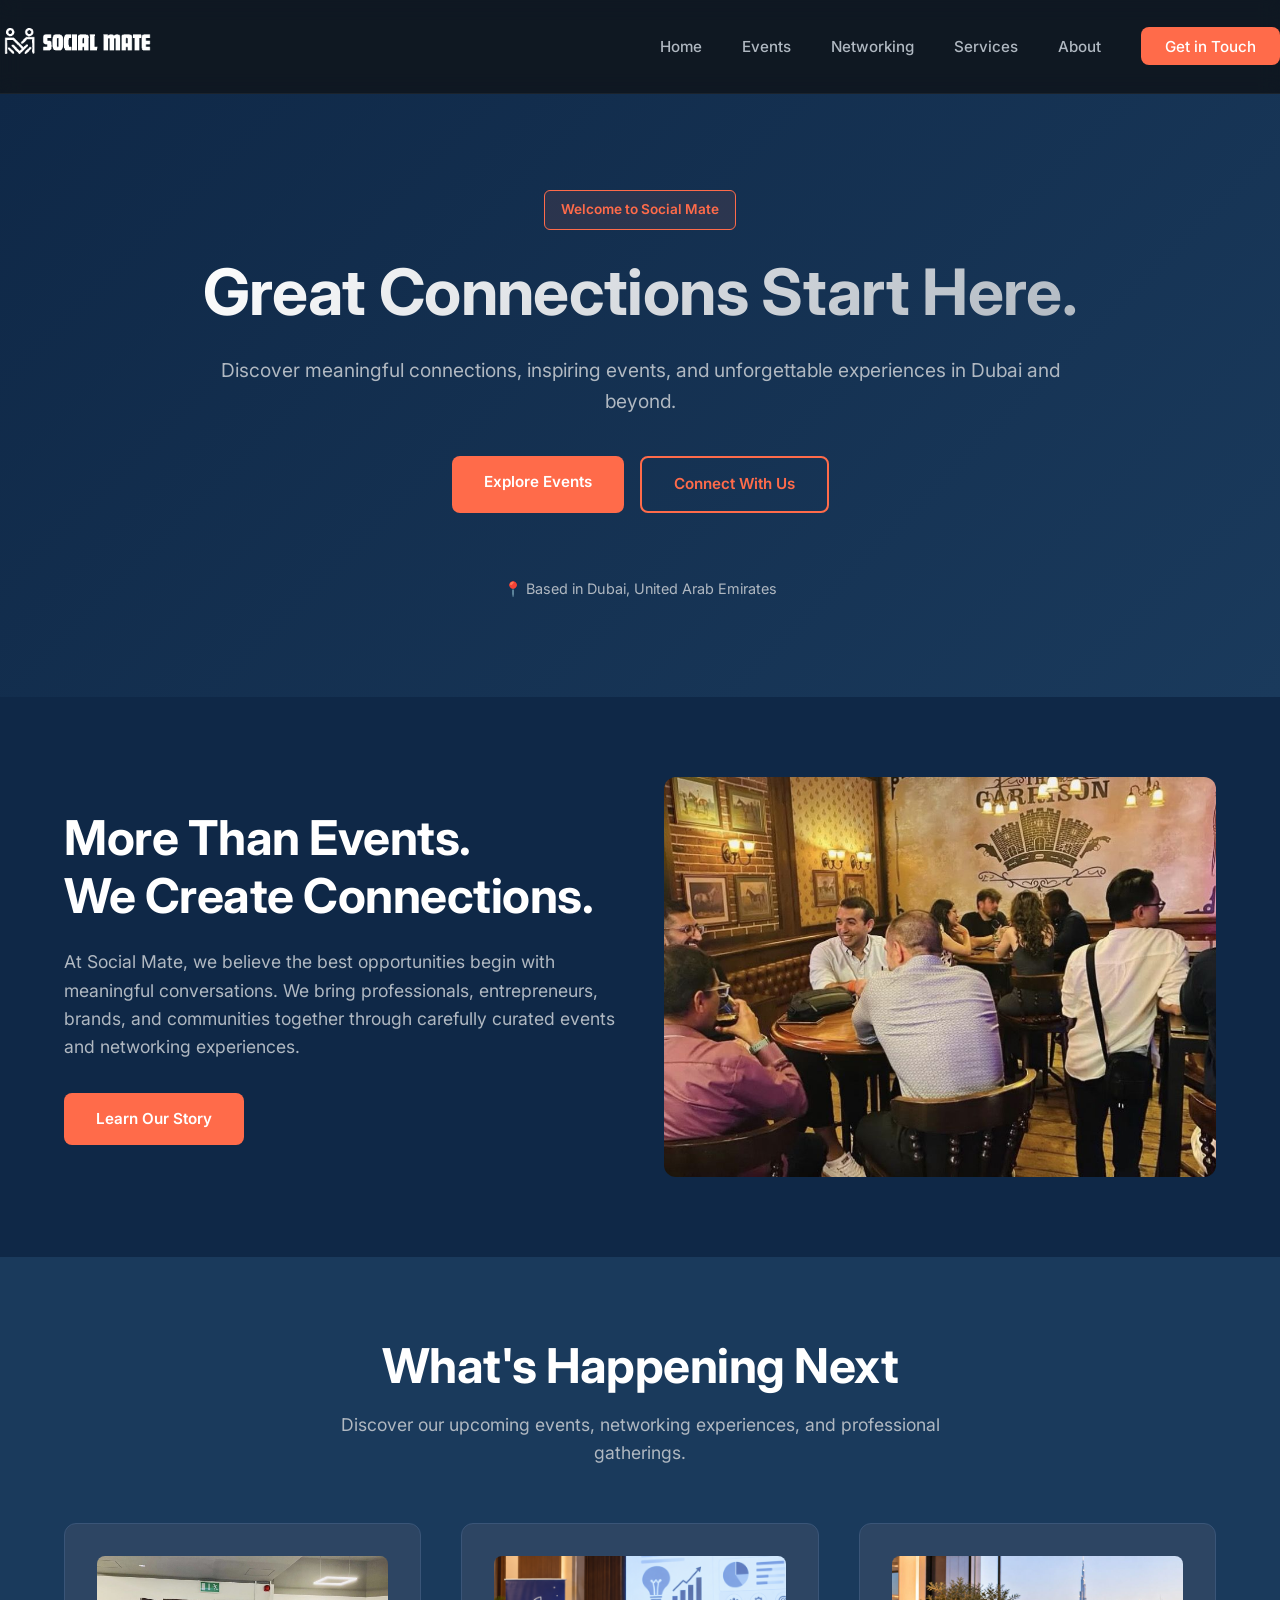
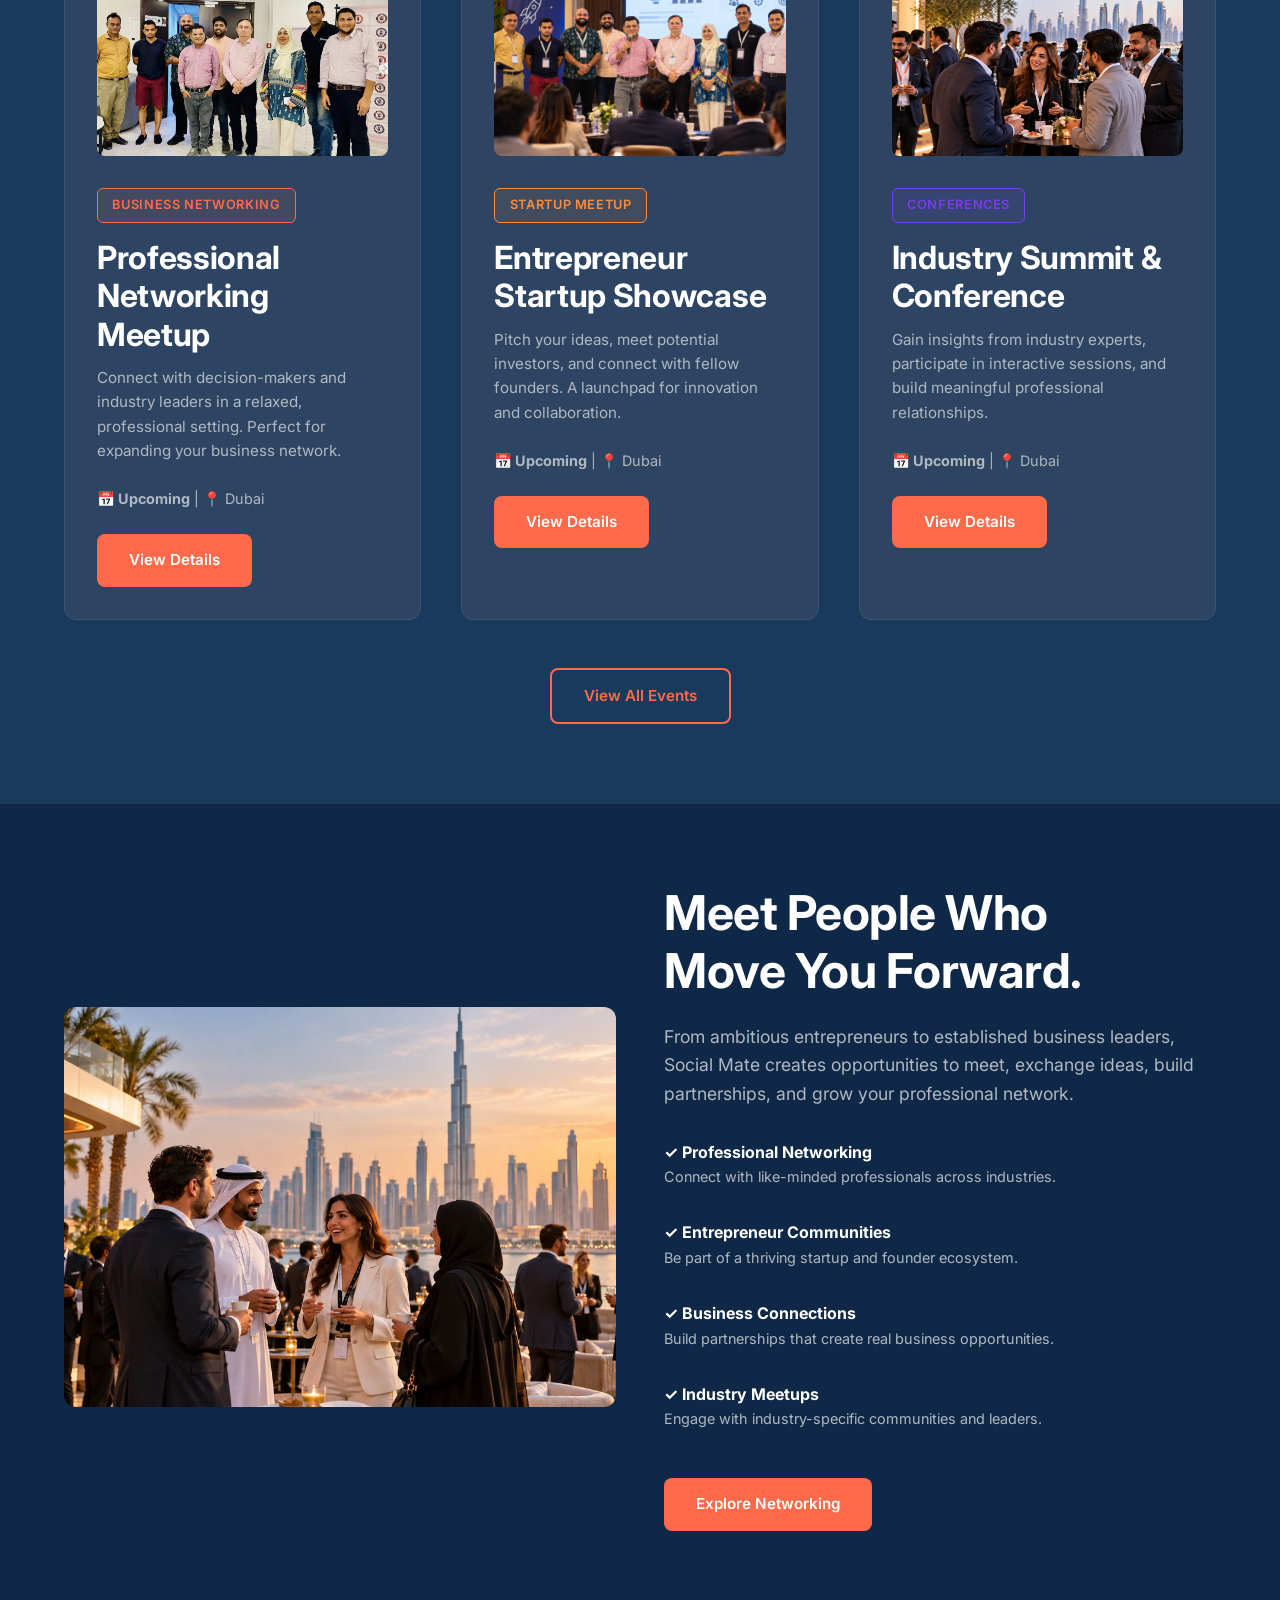
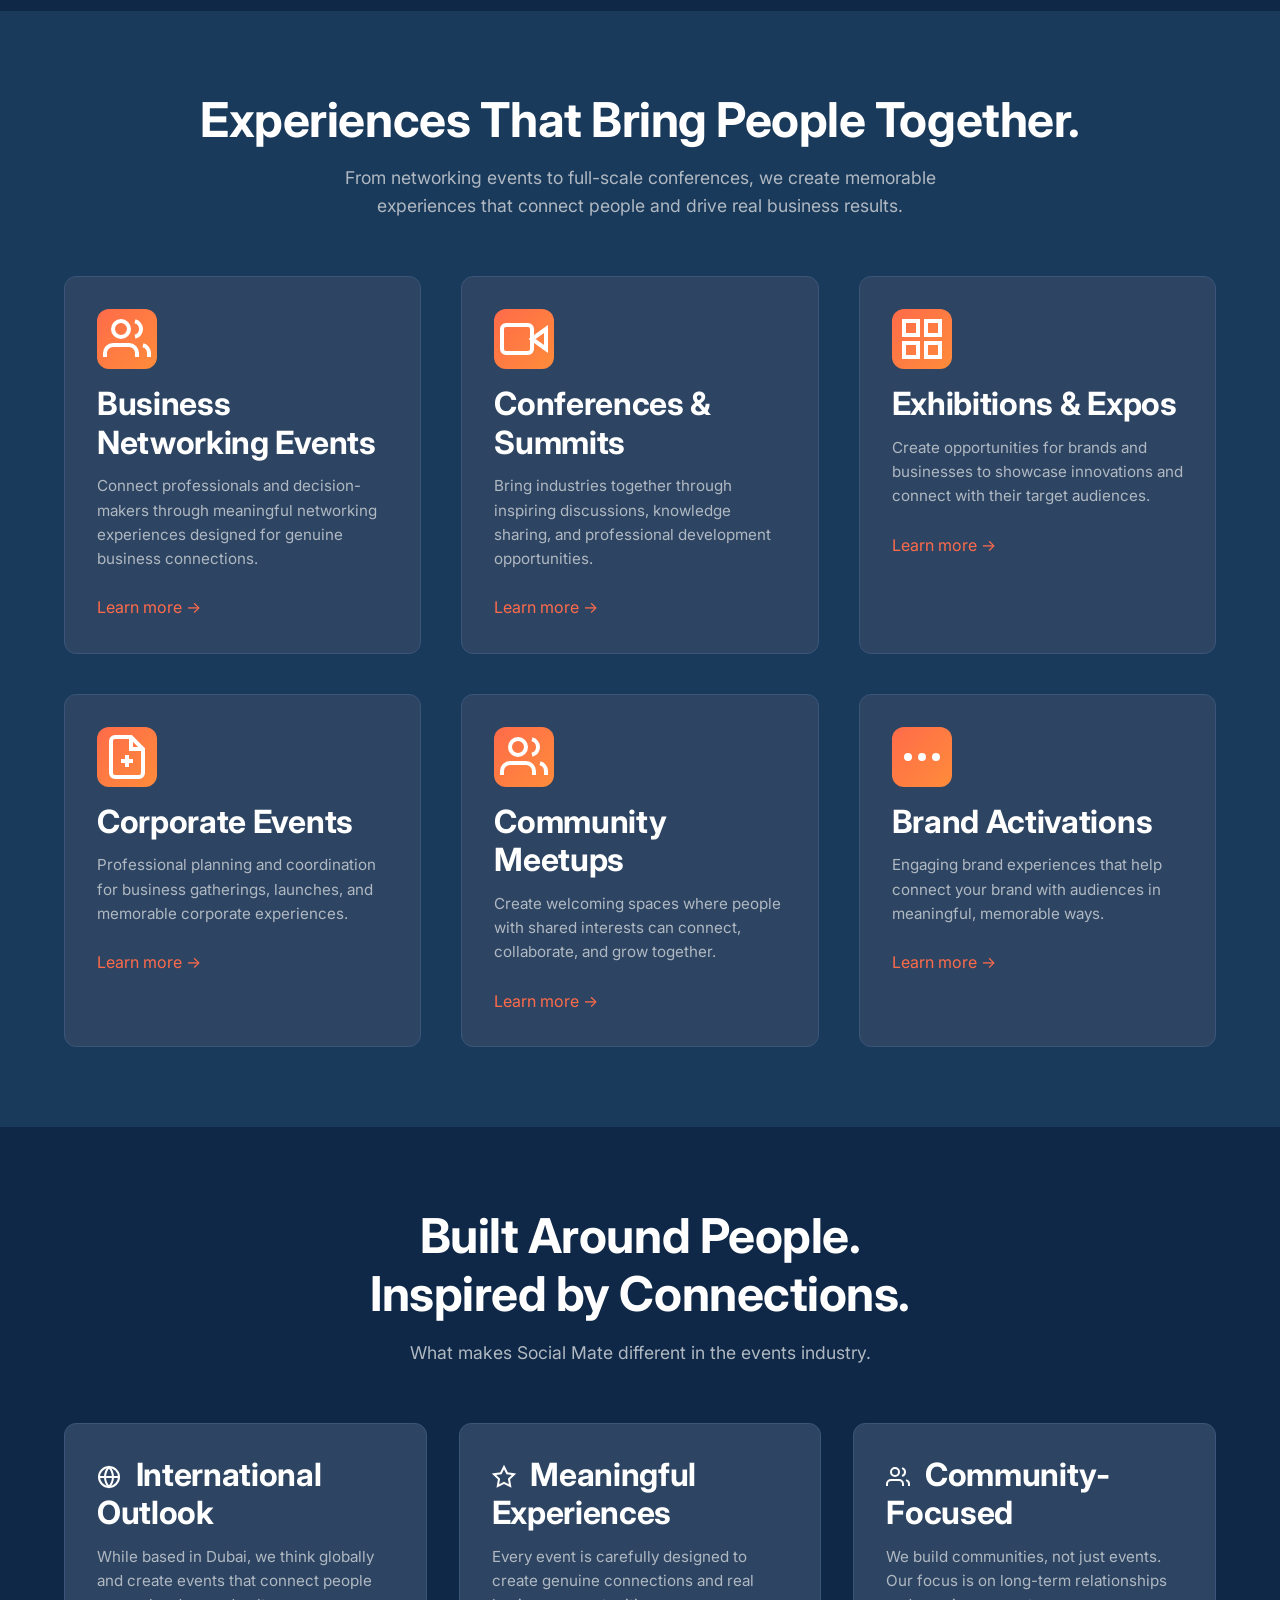
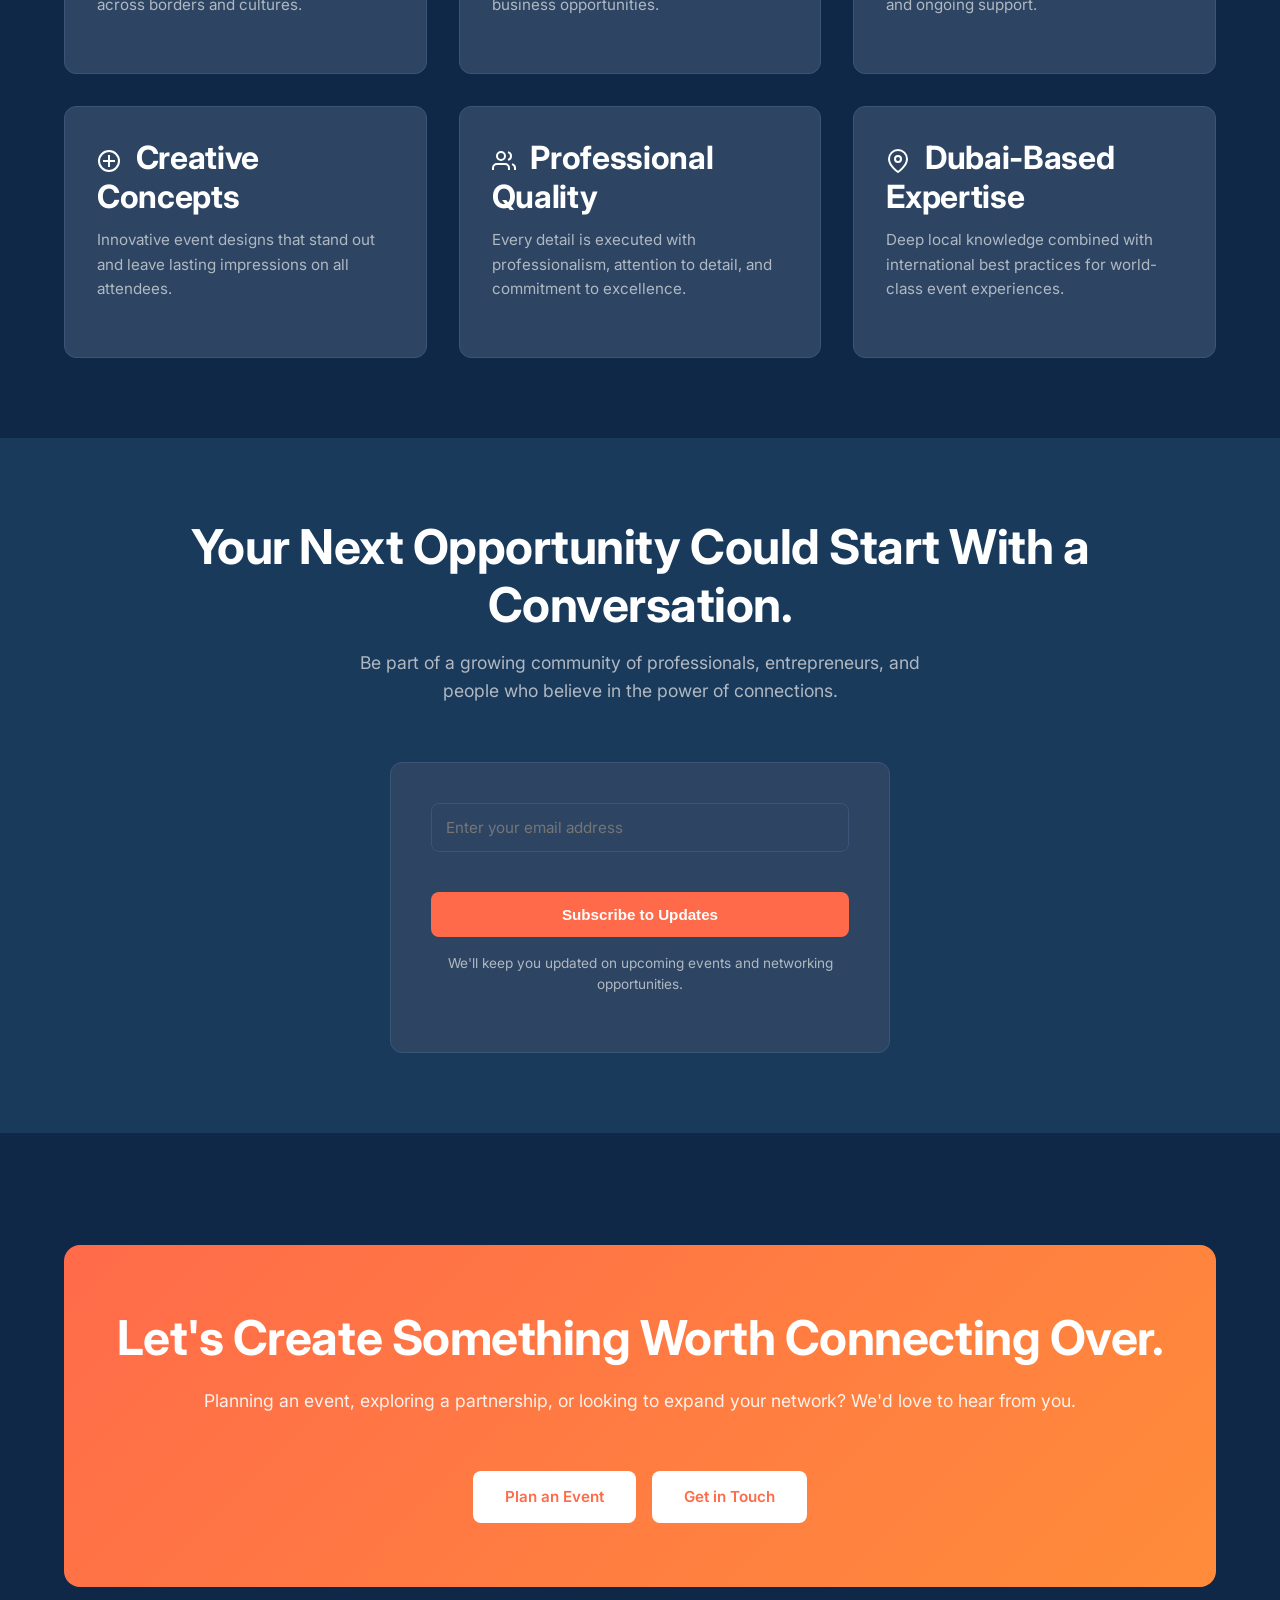
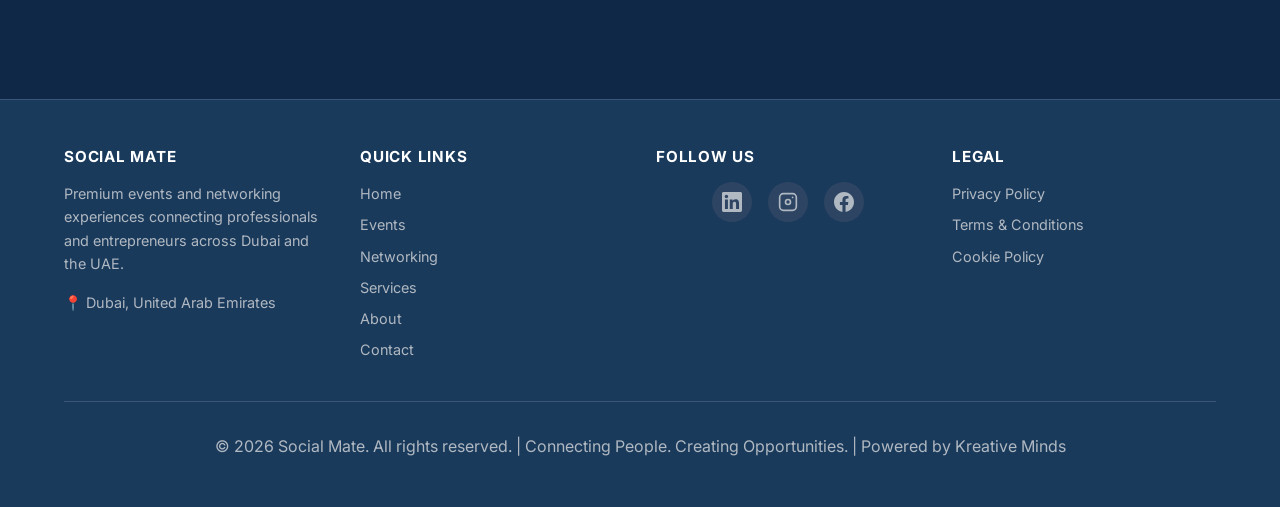
==== commit 404c7257: "Complete SEO & AEO/GEO optimization for Social Mate website PHASE 1: Content & Metadata Optimization" ====
--- a/index.html
+++ b/index.html
@@ -3,9 +3,9 @@
 <head>
   <meta charset="UTF-8">
   <meta name="viewport" content="width=device-width, initial-scale=1.0">
-  <title>Social Mate Events UAE | Business Networking & Professional Events Dubai</title>
-  <meta name="description" content="Discover meaningful connections, inspiring events, and unforgettable experiences in Dubai. Connect with professionals, entrepreneurs, and business leaders through Social Mate's curated networking events.">
-  <meta name="keywords" content="business networking Dubai, events Dubai, networking events UAE, conferences Dubai, startup meetups, professional events">
+  <title>Professional Networking Events Dubai | Business Meetups & Startup Conferences | Social Mate</title>
+  <meta name="description" content="Discover professional networking events, startup meetups, and business conferences in Dubai. Connect with entrepreneurs, investors, and business leaders through Social Mate's curated events and networking experiences.">
+  <meta name="keywords" content="networking events Dubai, business networking Dubai, startup events Dubai, professional networking, business meetups, conferences Dubai, entrepreneurs networking">
 
   <!-- Open Graph -->
   <meta property="og:title" content="Social Mate Events UAE | Where People Meet Opportunities">
@@ -40,21 +40,53 @@
   {
     "@context": "https://schema.org",
     "@type": "Organization",
-    "name": "Social Mate Events UAE",
+    "name": "Social Mate",
+    "alternateName": "Social Mate Events UAE",
     "url": "https://socialmate.org",
     "logo": "https://socialmate.org/assets/images/logo.png",
-    "description": "Premium events and networking platform connecting professionals, entrepreneurs, and businesses in Dubai and the UAE.",
+    "image": "https://socialmate.org/assets/images/og-image.jpg",
+    "description": "Premium events and professional networking platform connecting entrepreneurs, business owners, professionals, investors, and corporate leaders through curated networking experiences in Dubai and the United Arab Emirates.",
     "address": {
       "@type": "PostalAddress",
       "addressLocality": "Dubai",
       "addressRegion": "Dubai",
-      "addressCountry": "AE"
+      "addressCountry": "AE",
+      "streetAddress": "Dubai, United Arab Emirates"
+    },
+    "contact": {
+      "@type": "ContactPoint",
+      "contactType": "Customer Service",
+      "url": "https://socialmate.org/contact.html"
     },
     "sameAs": [
       "https://linkedin.com/company/socialmateevents",
       "https://www.instagram.com/socialmateuae",
       "https://www.facebook.com/SocialMateUAE"
+    ],
+    "serviceType": [
+      "Business Networking Events",
+      "Corporate Events",
+      "Conferences & Summits",
+      "Exhibitions & Expos",
+      "Community Meetups",
+      "Brand Activations"
     ]
+  }
+  </script>
+  <script type="application/ld+json">
+  {
+    "@context": "https://schema.org",
+    "@type": "WebSite",
+    "url": "https://socialmate.org",
+    "name": "Social Mate - Professional Networking & Events Dubai",
+    "description": "Discover meaningful business connections through professional networking events, startup meetups, and corporate events in Dubai and the UAE.",
+    "potentialAction": {
+      "@type": "SearchAction",
+      "target": {
+        "@type": "EntryPoint",
+        "urlTemplate": "https://socialmate.org/events.html"
+      }
+    }
   }
   </script>
 </head>
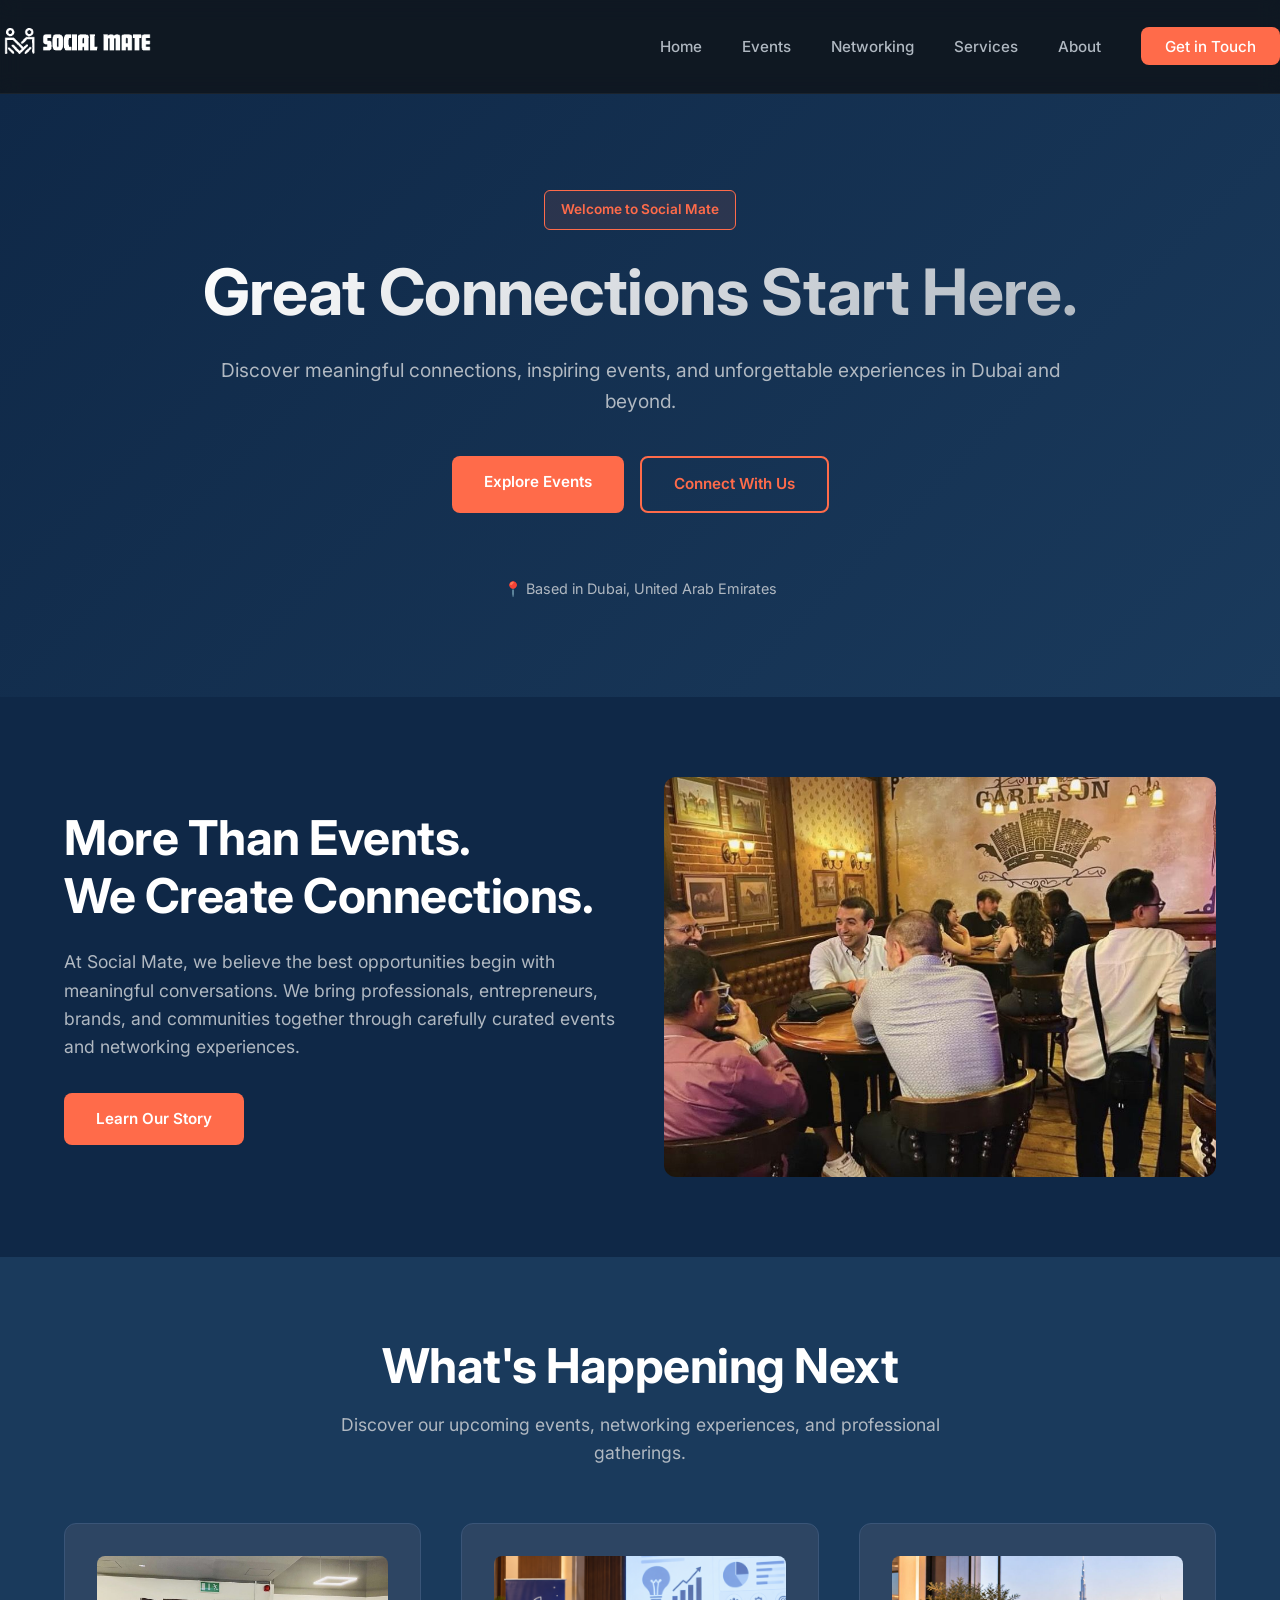
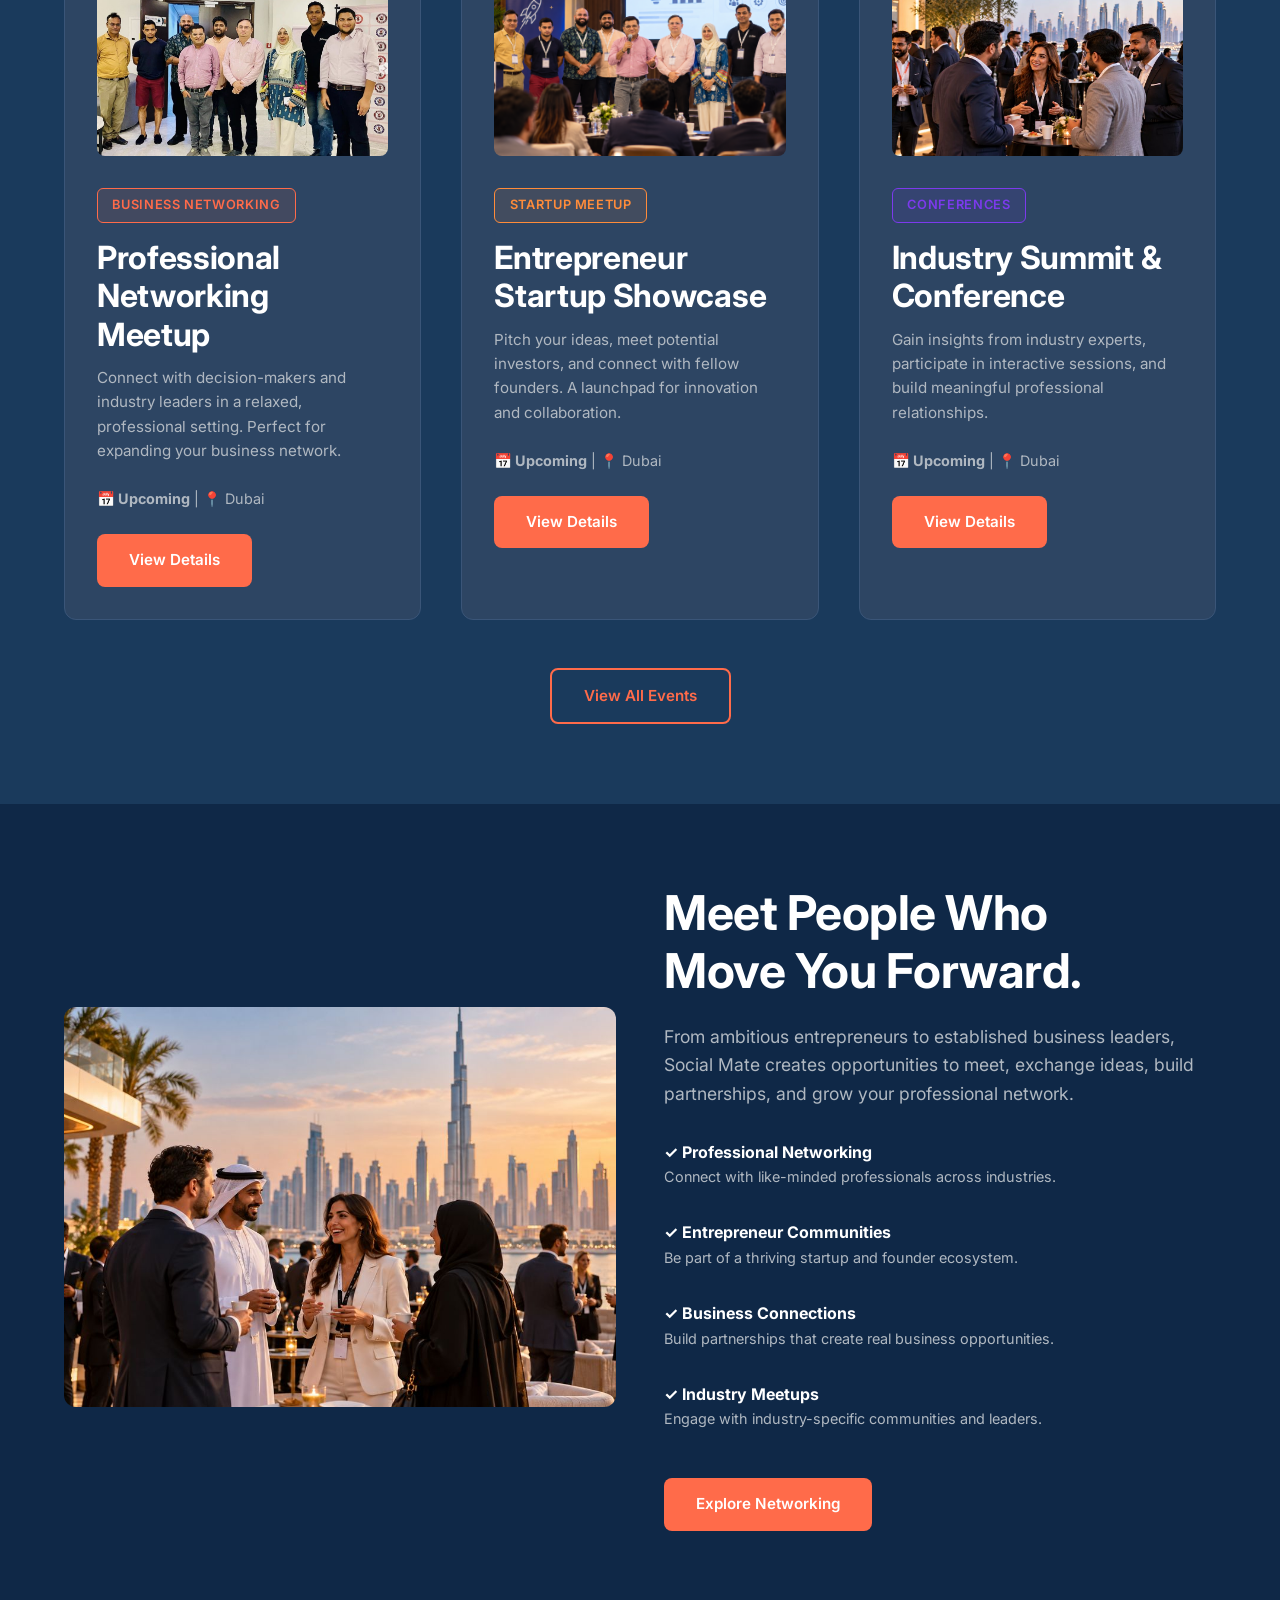
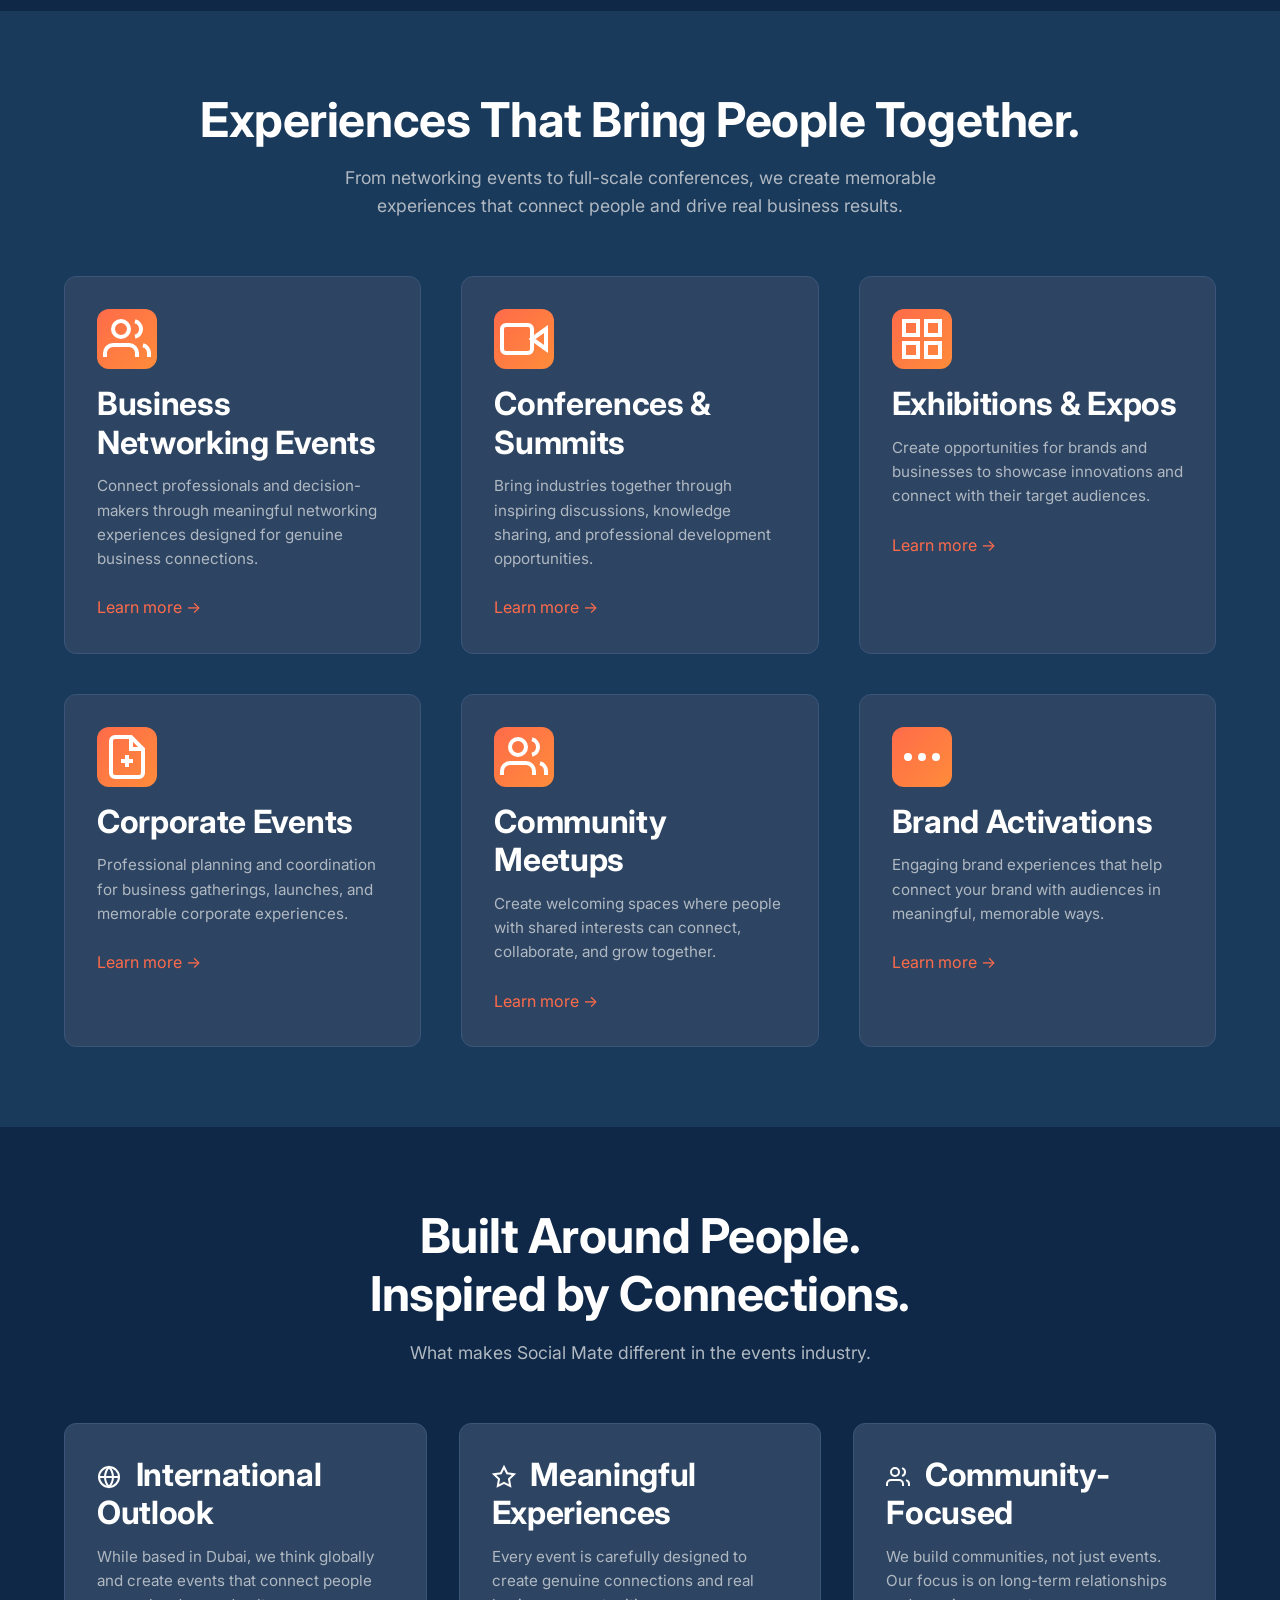
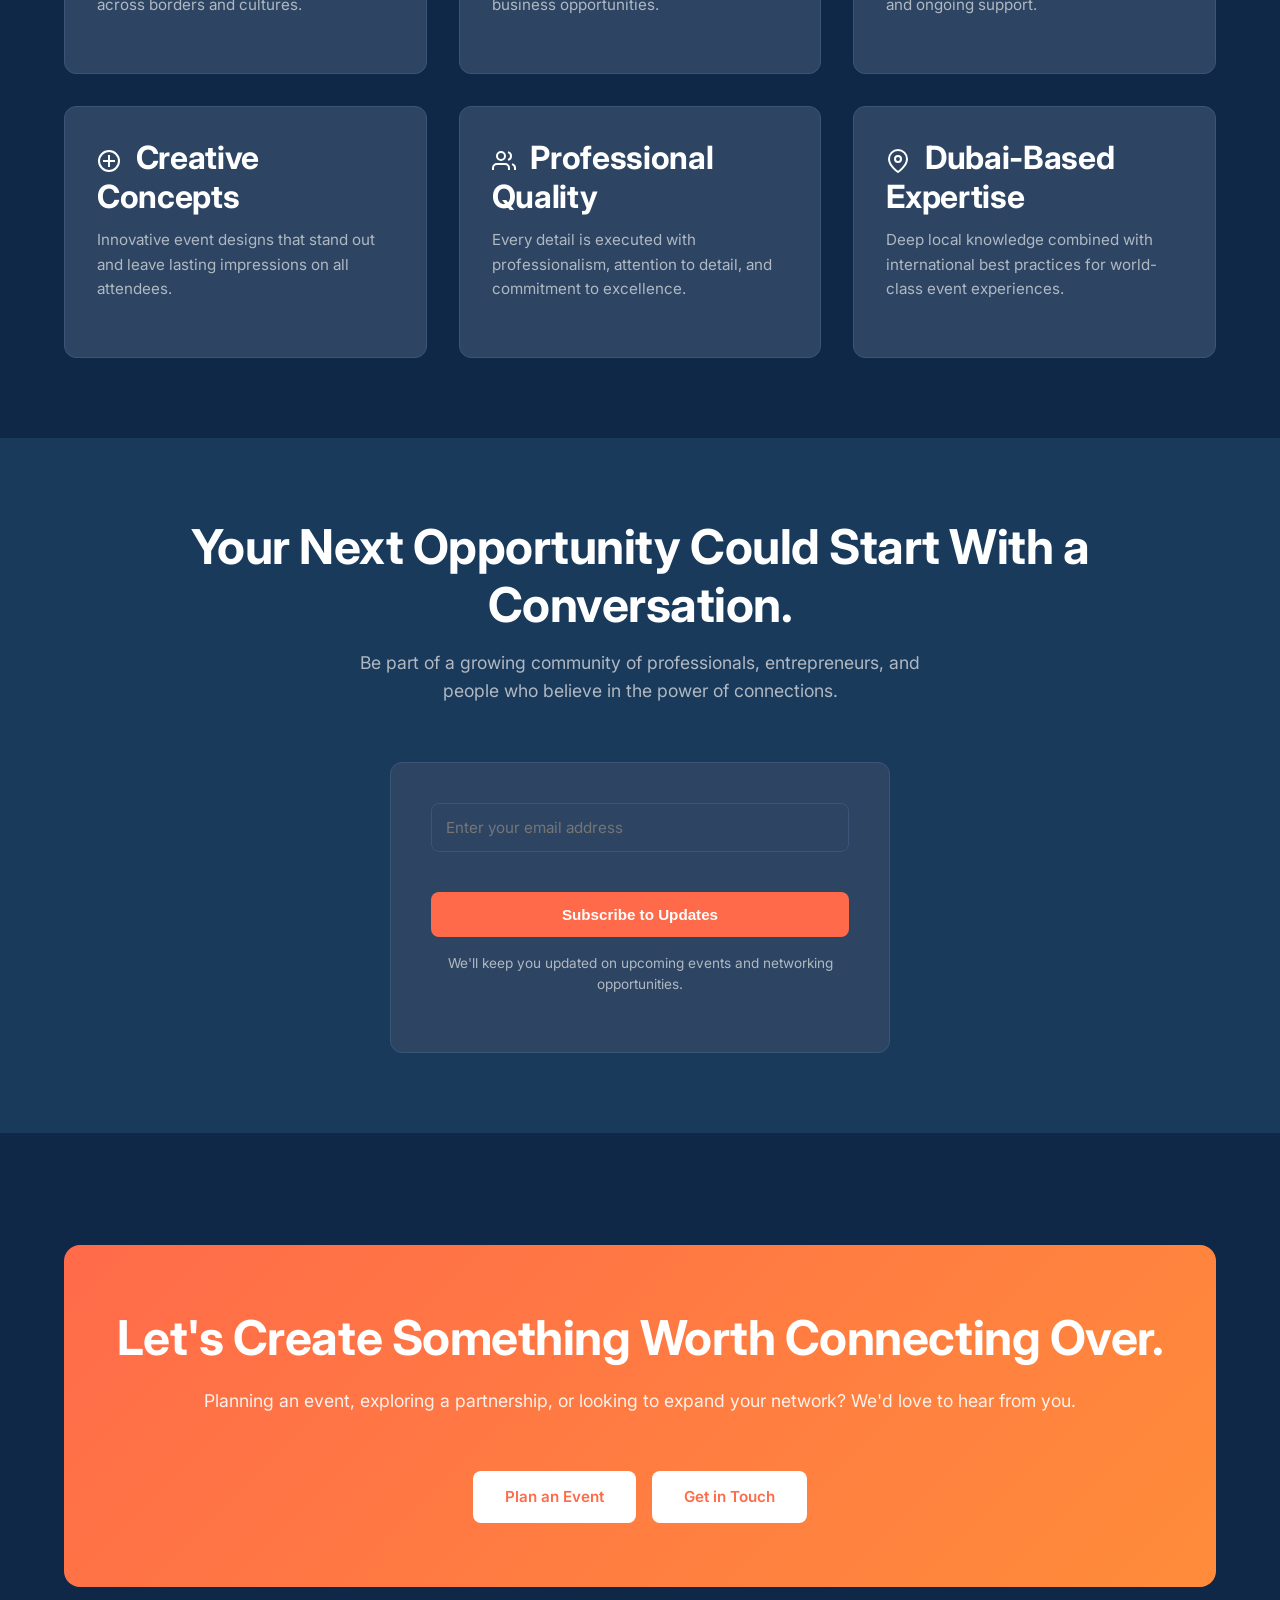
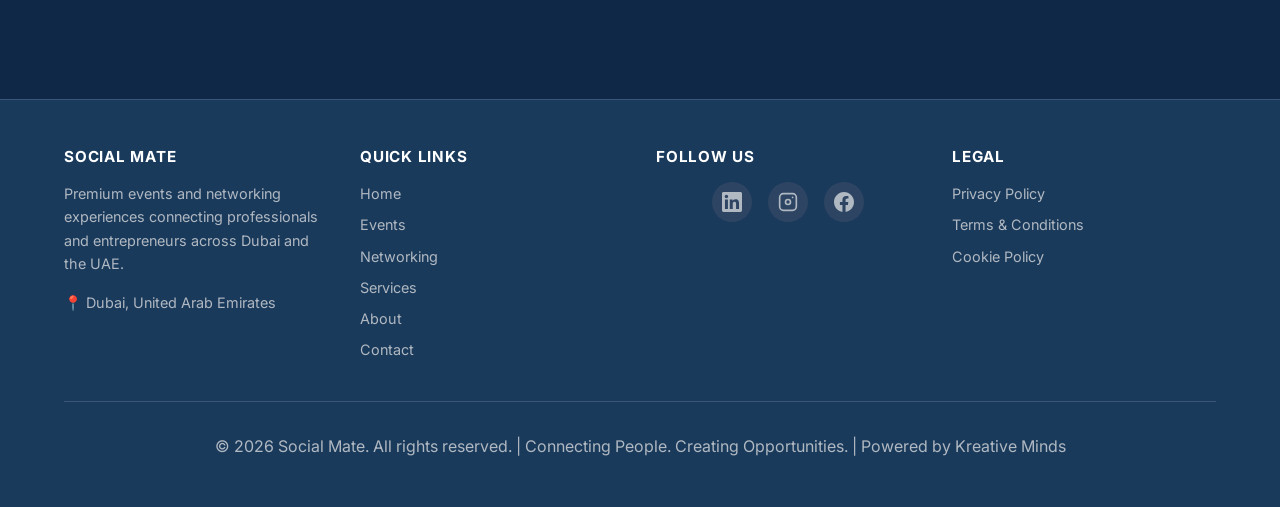
==== commit 1bbb9df4: "SEO: dynamic sitemap, llms.txt and robots update, shortened titles, social tags, three Dubai network" ====
--- a/index.html
+++ b/index.html
@@ -3,8 +3,8 @@
 <head>
   <meta charset="UTF-8">
   <meta name="viewport" content="width=device-width, initial-scale=1.0">
-  <title>Professional Networking Events Dubai | Business Meetups & Startup Conferences | Social Mate</title>
-  <meta name="description" content="Discover professional networking events, startup meetups, and business conferences in Dubai. Connect with entrepreneurs, investors, and business leaders through Social Mate's curated events and networking experiences.">
+  <title>Business Networking Events Dubai | Social Mate</title>
+  <meta name="description" content="Discover professional networking events, startup meetups and business conferences in Dubai. Connect with entrepreneurs, investors and business leaders.">
   <meta name="keywords" content="networking events Dubai, business networking Dubai, startup events Dubai, professional networking, business meetups, conferences Dubai, entrepreneurs networking">
 
   <!-- Open Graph -->
--- a/css/style.css
+++ b/css/style.css
@@ -68,7 +68,7 @@
 }
 
 a:hover {
-  color: var(--accent-coral-light);
+  color: var(--accent-orange);
 }
 
 /* Containers & Layouts */
@@ -607,6 +607,17 @@
   to {
     opacity: 1;
     transform: translateX(0);
+  }
+}
+
+@keyframes fadeOut {
+  from {
+    opacity: 1;
+    transform: translateY(0);
+  }
+  to {
+    opacity: 0;
+    transform: translateY(-30px);
   }
 }
 
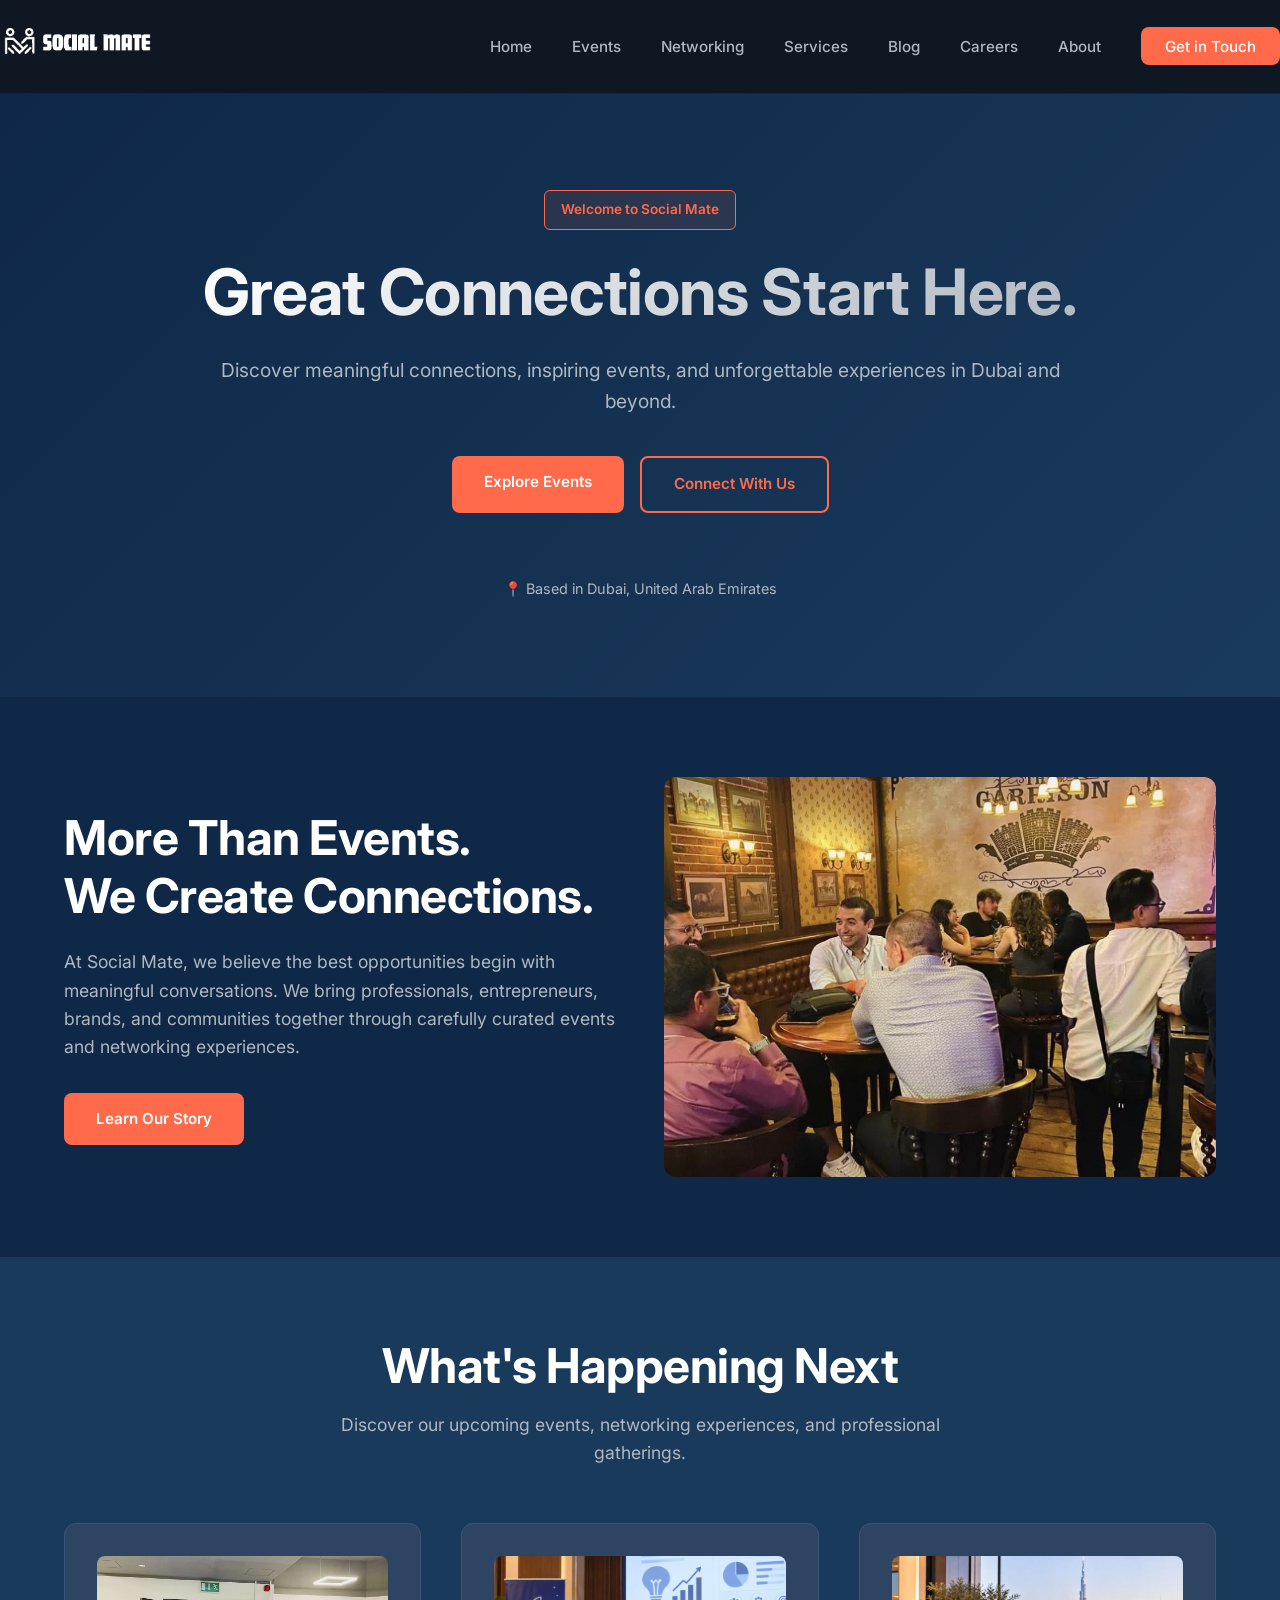
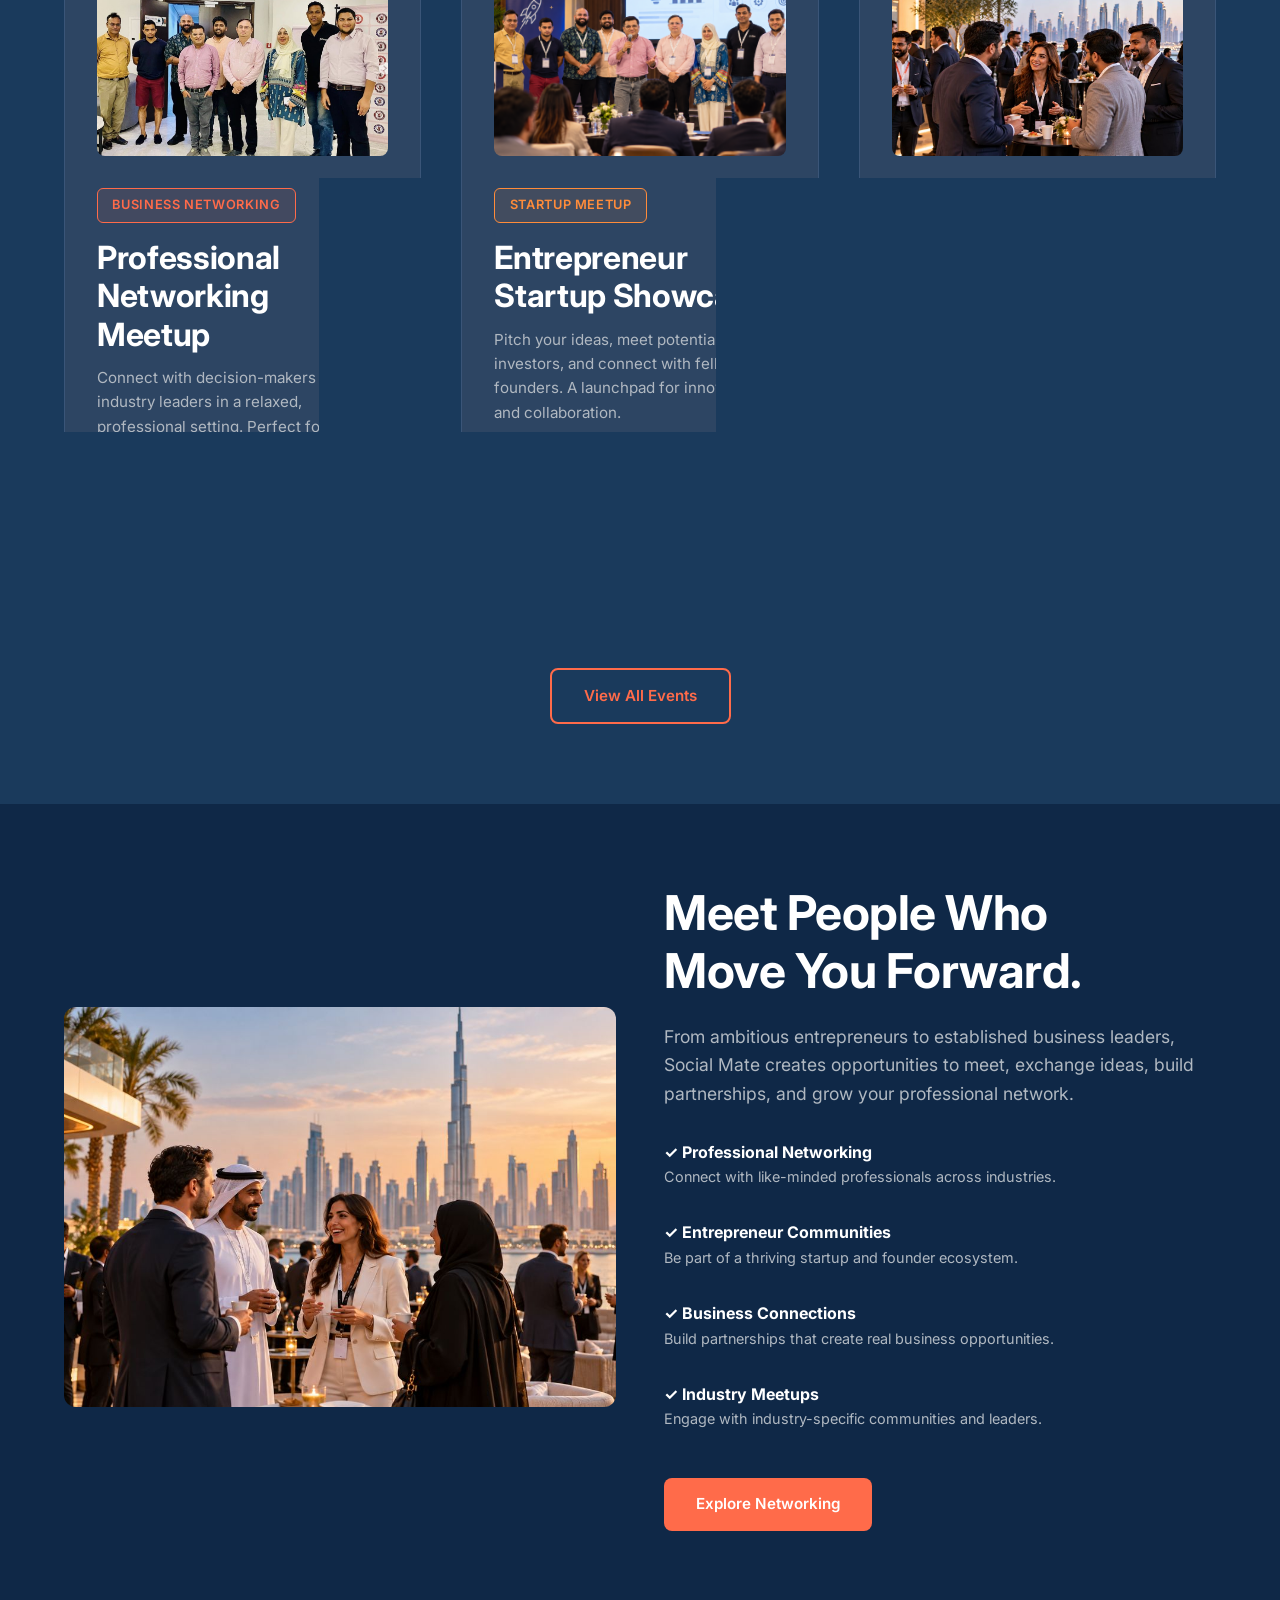
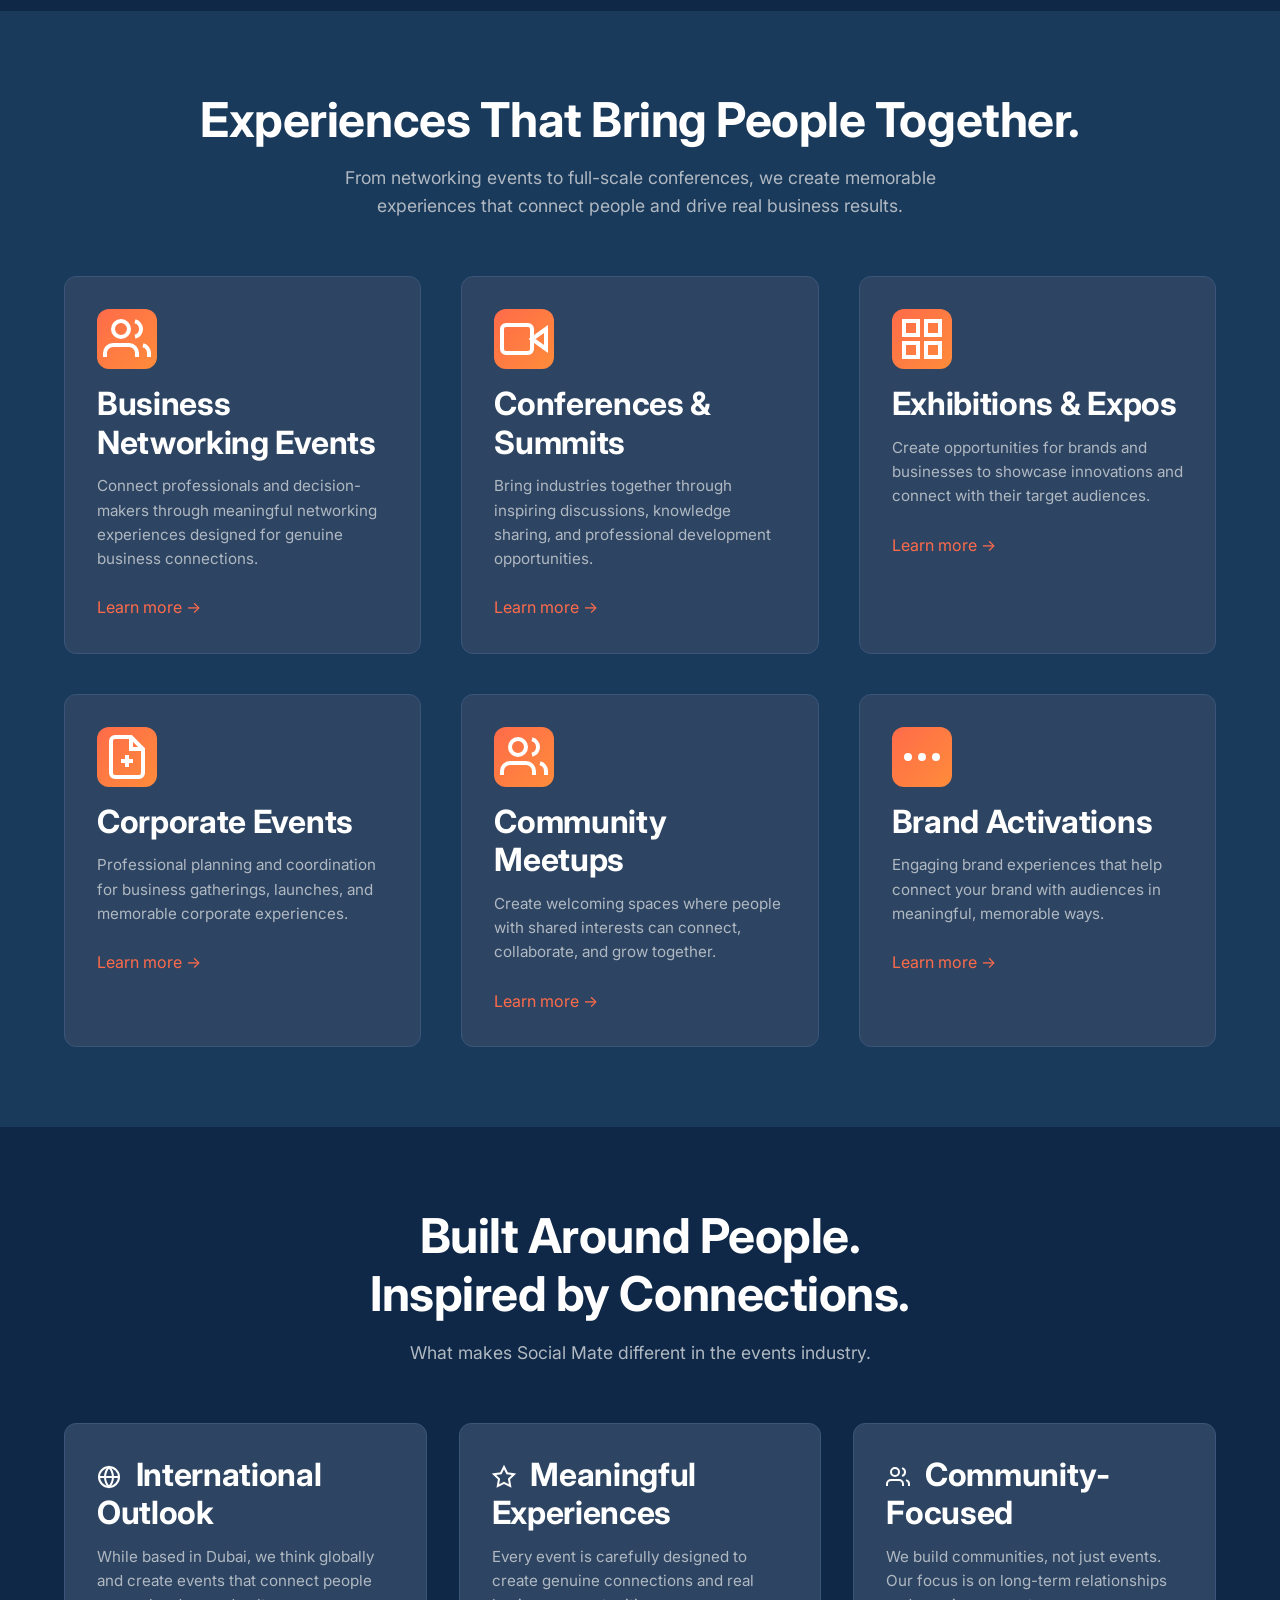
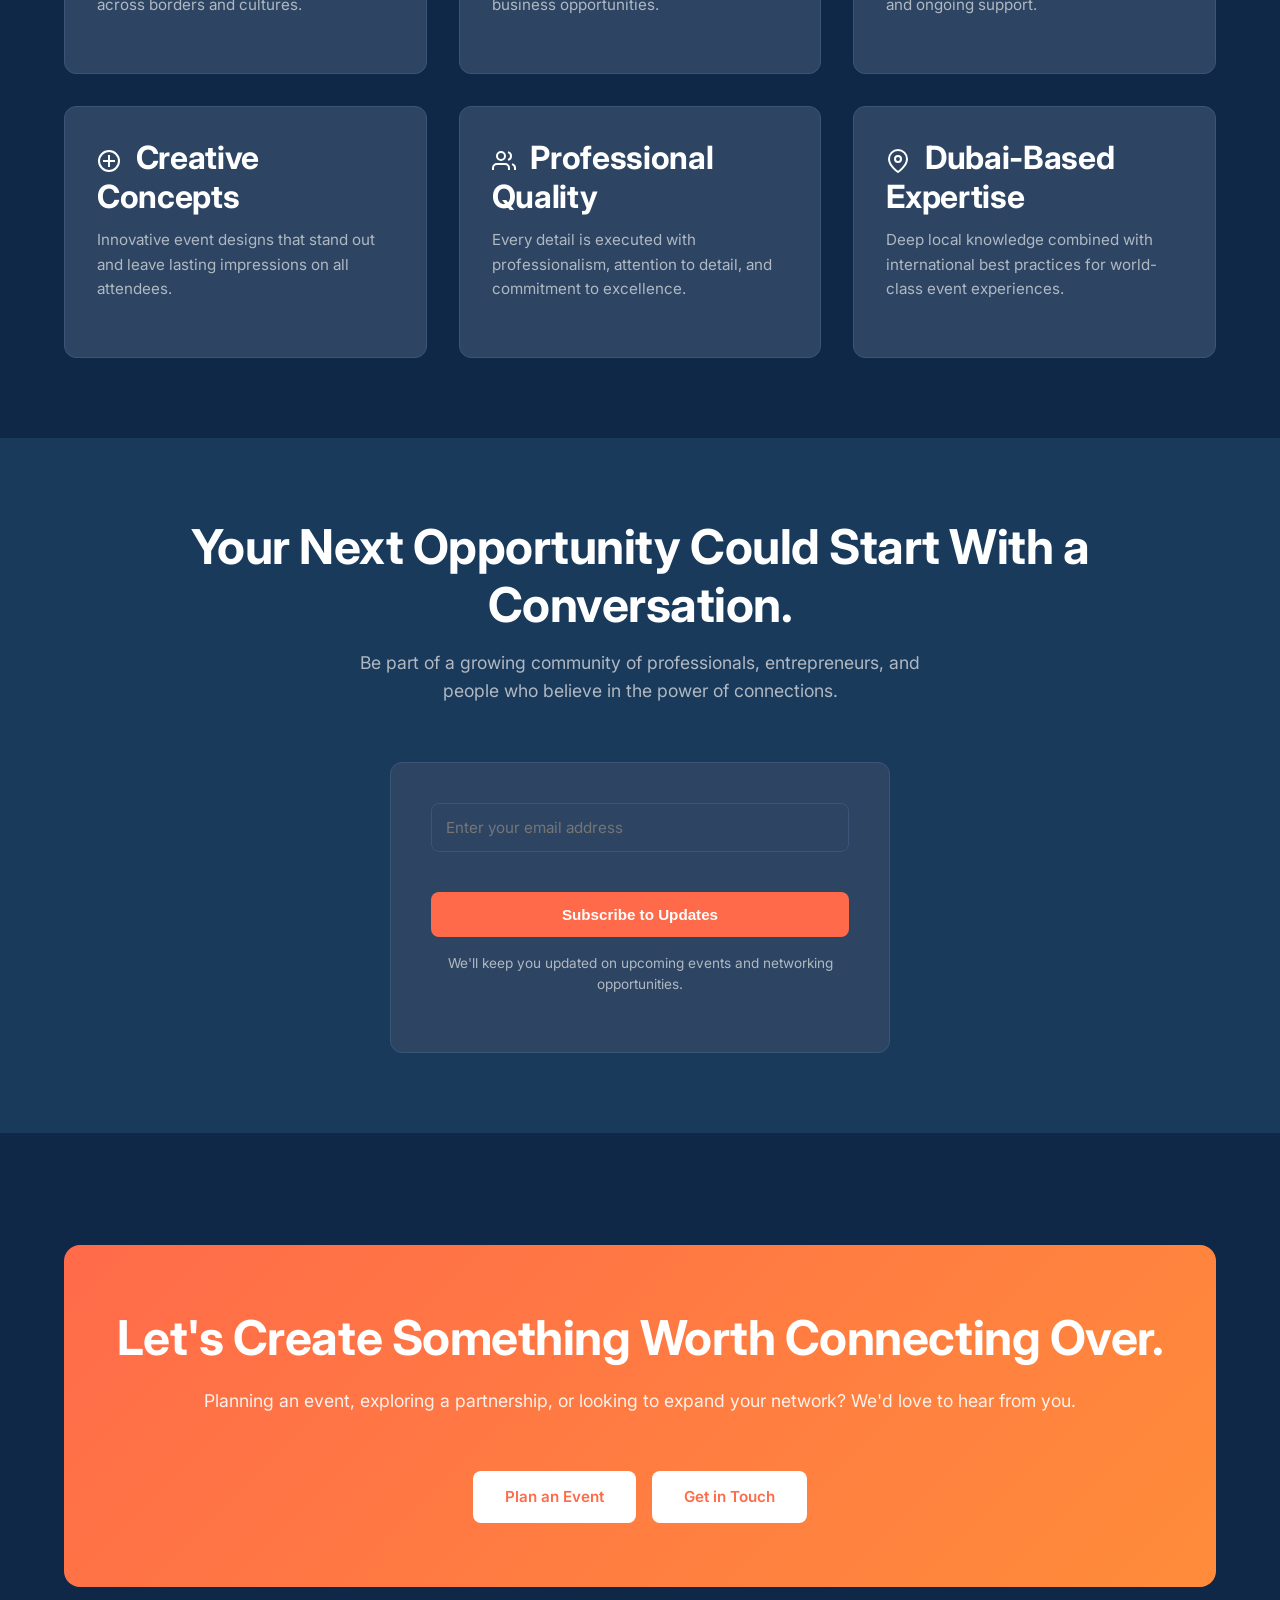
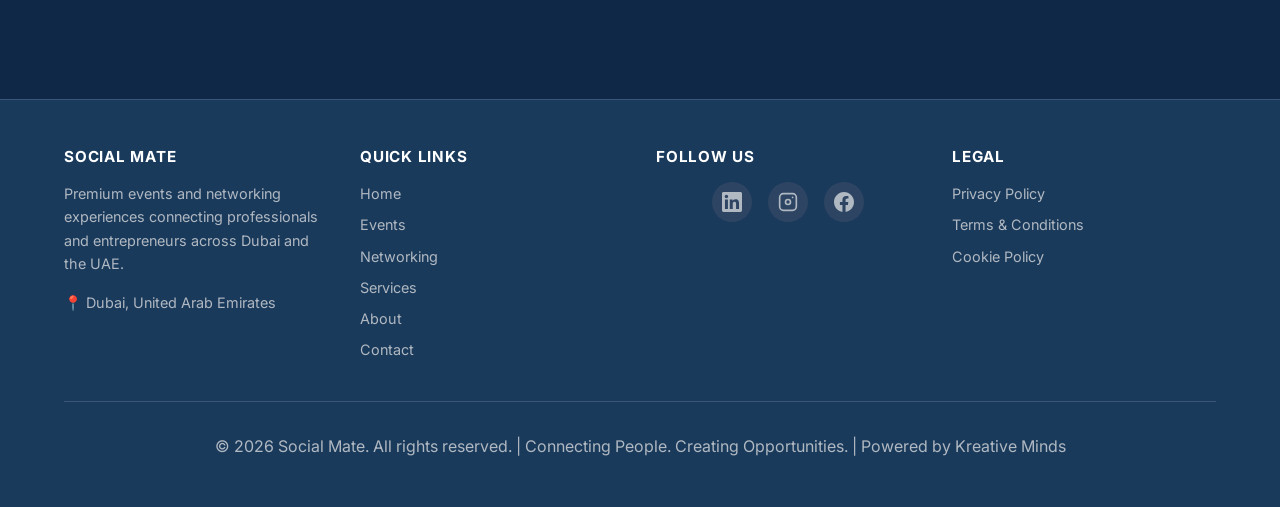
==== commit f2722655: "Fix blog listing script tag and use one header and footer on every page Co-Authored-By: Claude Haiku" ====
--- a/index.html
+++ b/index.html
@@ -105,6 +105,8 @@
         <li><a href="/events.html">Events</a></li>
         <li><a href="/networking.html">Networking</a></li>
         <li><a href="/services.html">Services</a></li>
+        <li><a href="/blog.html">Blog</a></li>
+        <li><a href="/careers.html">Careers</a></li>
         <li><a href="/about.html">About</a></li>
         <li><a href="/contact.html" class="nav-cta">Get in Touch</a></li>
       </ul>
